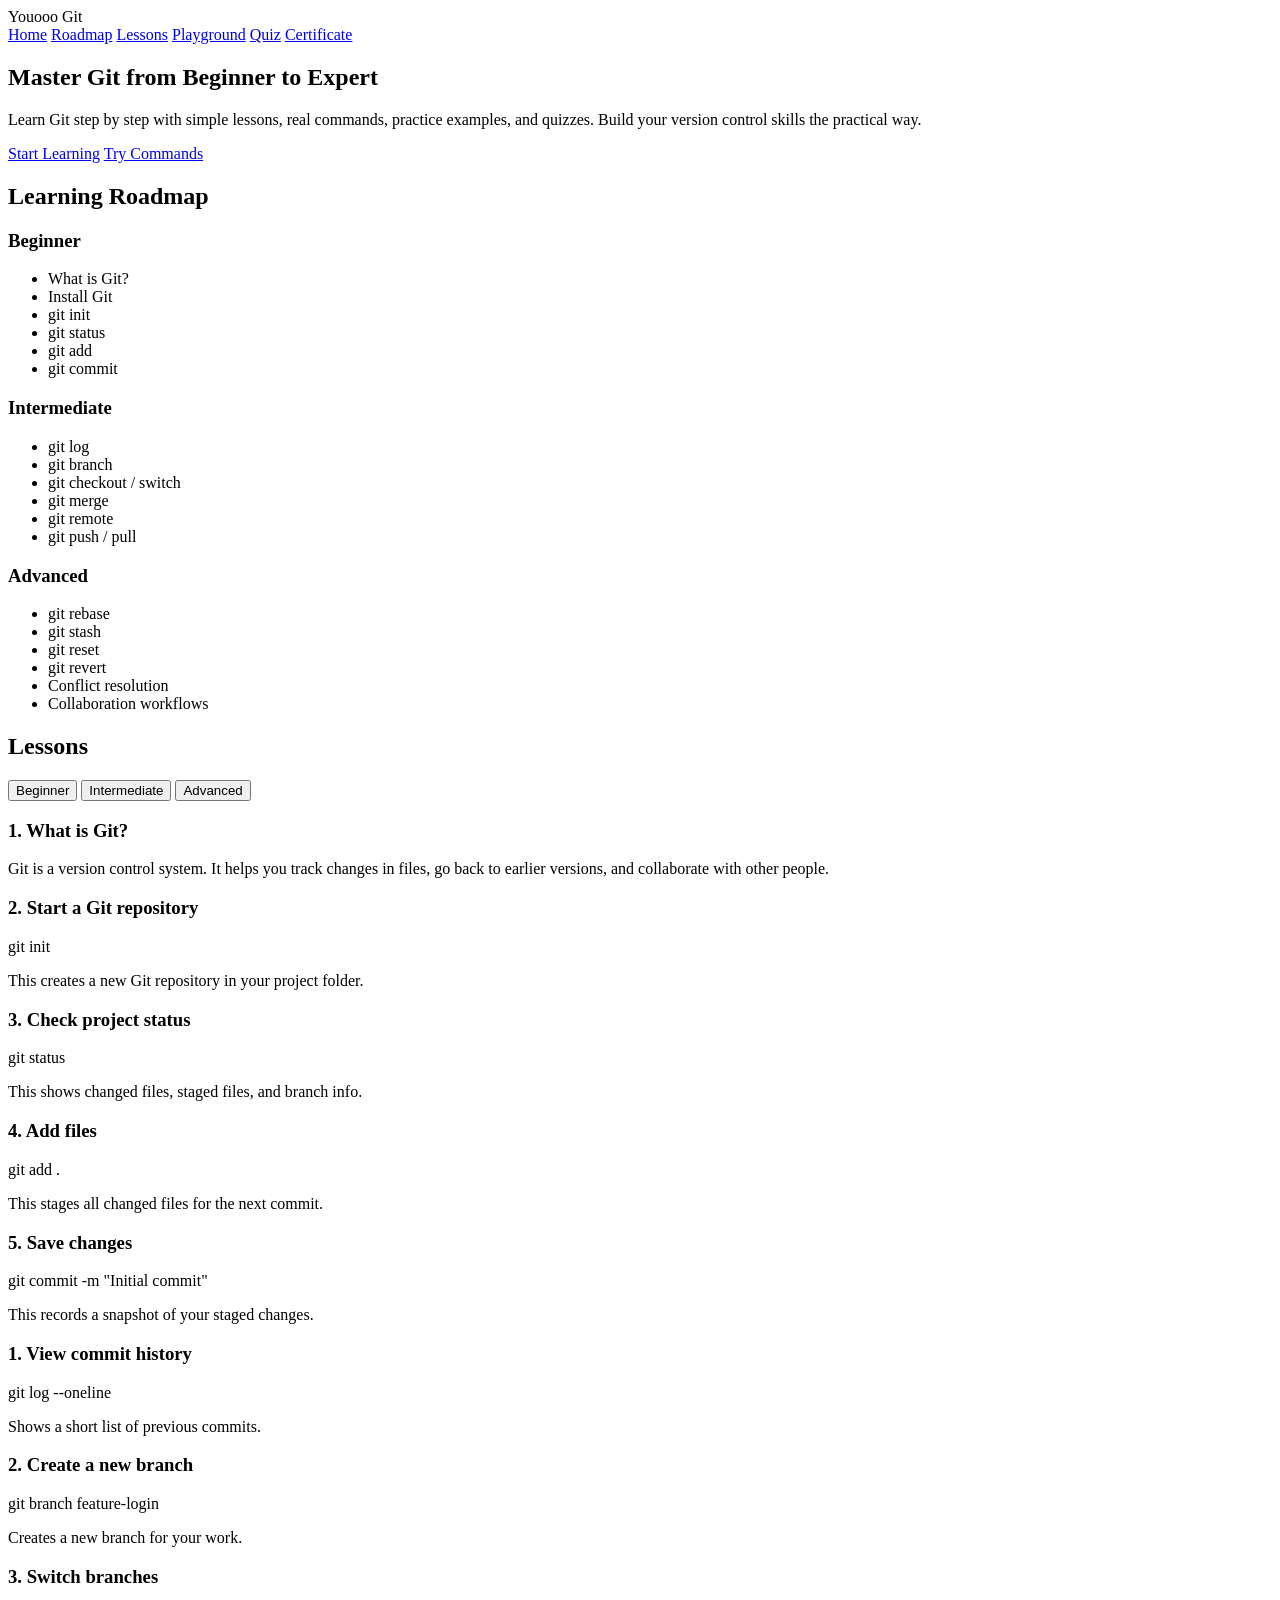
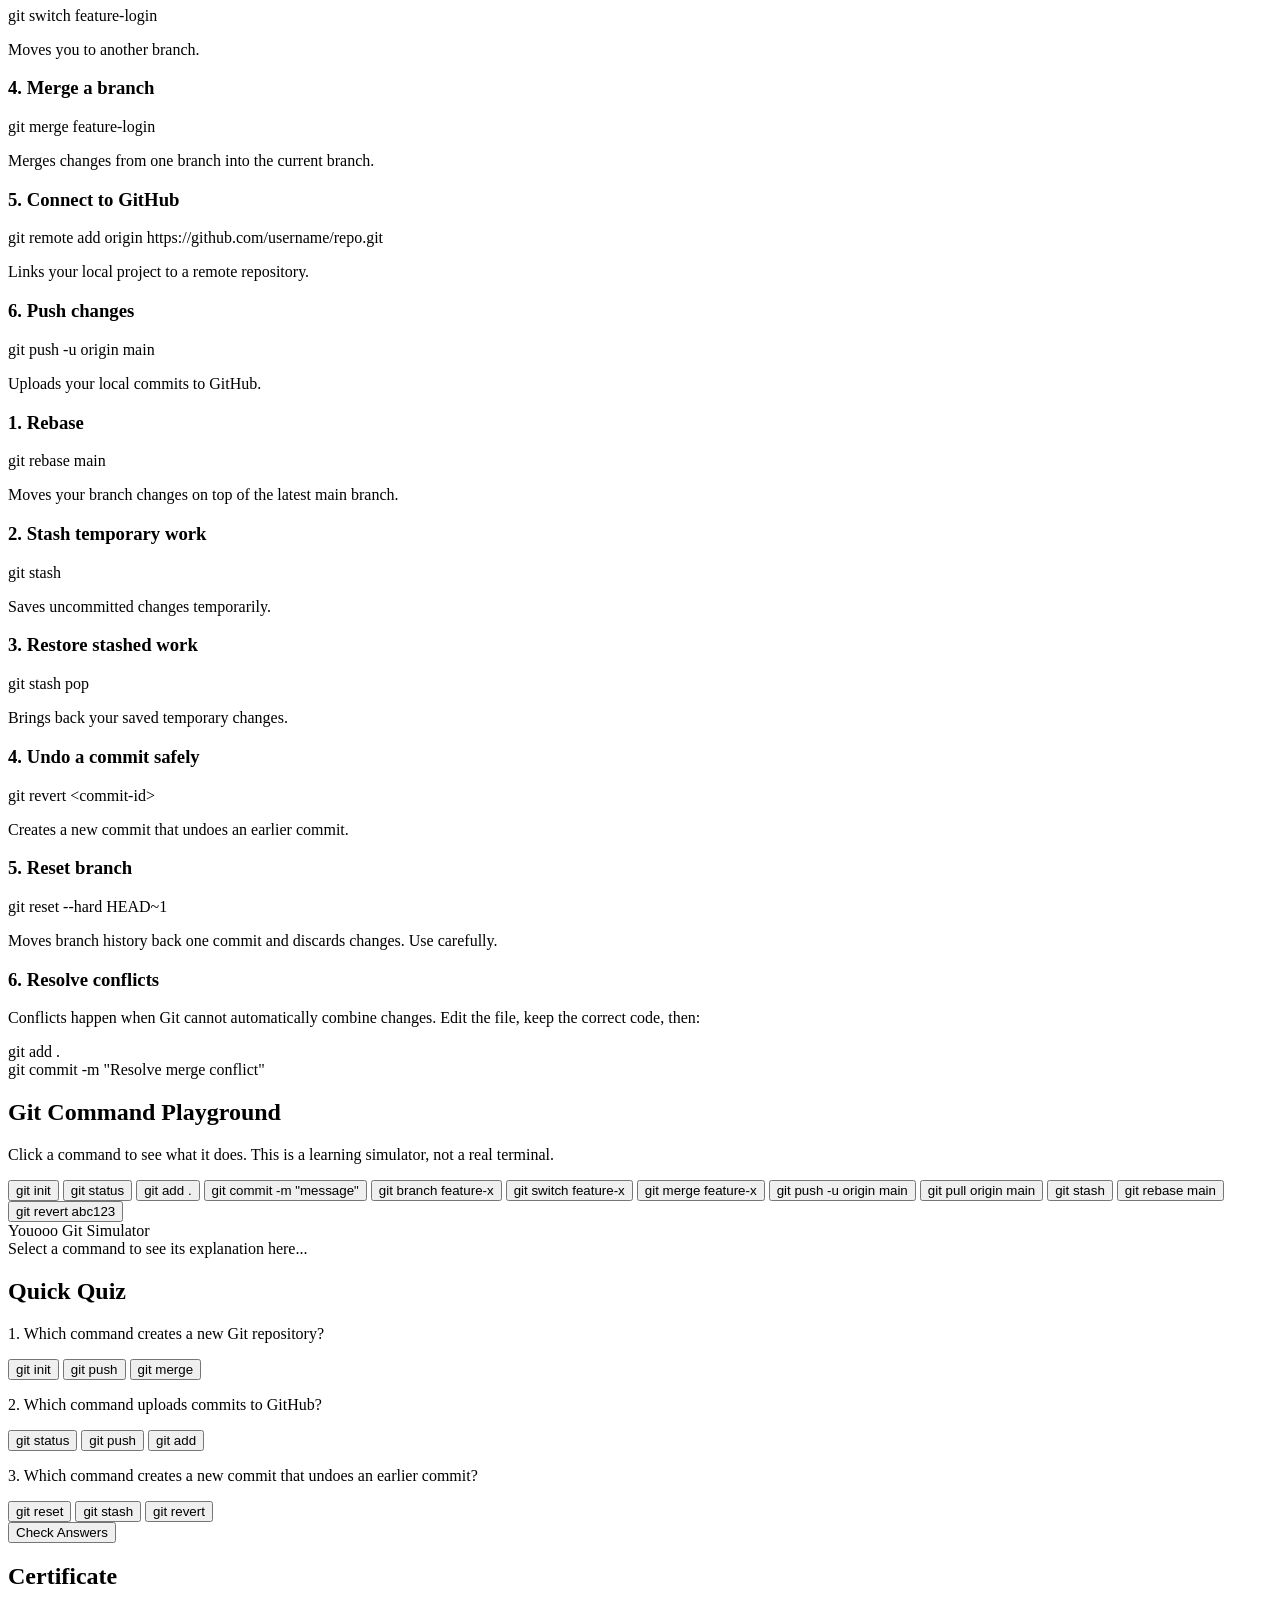
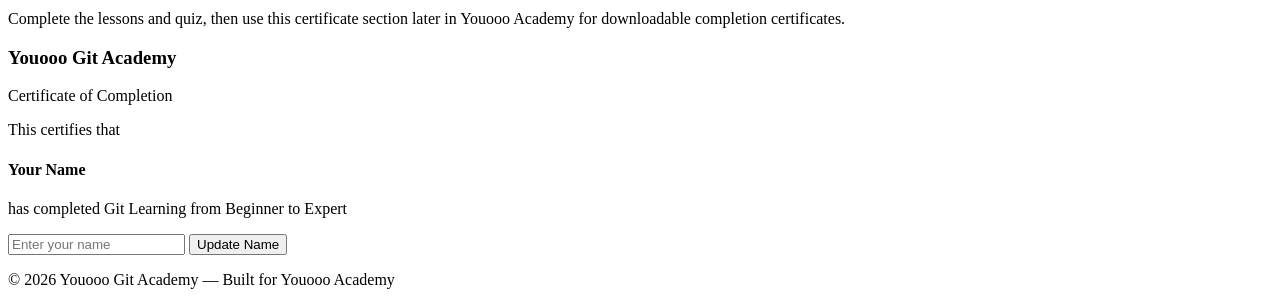
==== index.html @ 7b33cbb1 "Add initial index.html for Youooo Git Academy" ====
<!DOCTYPE html>
<html lang="en">
<head>
  <meta charset="UTF-8" />
  <meta name="viewport" content="width=device-width, initial-scale=1.0" />
  <title>Youooo Git Academy</title>
  <link rel="stylesheet" href="style.css" />
</head>
<body>
  <header class="topbar">
    <div class="logo">Youooo Git</div>
    <nav class="nav">
      <a href="#home">Home</a>
      <a href="#roadmap">Roadmap</a>
      <a href="#lessons">Lessons</a>
      <a href="#playground">Playground</a>
      <a href="#quiz">Quiz</a>
      <a href="#certificate">Certificate</a>
    </nav>
  </header>

  <section id="home" class="hero">
    <div class="hero-content">
      <h1>Master Git from Beginner to Expert</h1>
      <p>
        Learn Git step by step with simple lessons, real commands, practice examples,
        and quizzes. Build your version control skills the practical way.
      </p>
      <div class="hero-buttons">
        <a href="#roadmap" class="btn primary">Start Learning</a>
        <a href="#playground" class="btn secondary">Try Commands</a>
      </div>
    </div>
  </section>

  <section id="roadmap" class="section">
    <h2>Learning Roadmap</h2>
    <div class="roadmap-grid">
      <div class="card">
        <h3>Beginner</h3>
        <ul>
          <li>What is Git?</li>
          <li>Install Git</li>
          <li>git init</li>
          <li>git status</li>
          <li>git add</li>
          <li>git commit</li>
        </ul>
      </div>
      <div class="card">
        <h3>Intermediate</h3>
        <ul>
          <li>git log</li>
          <li>git branch</li>
          <li>git checkout / switch</li>
          <li>git merge</li>
          <li>git remote</li>
          <li>git push / pull</li>
        </ul>
      </div>
      <div class="card">
        <h3>Advanced</h3>
        <ul>
          <li>git rebase</li>
          <li>git stash</li>
          <li>git reset</li>
          <li>git revert</li>
          <li>Conflict resolution</li>
          <li>Collaboration workflows</li>
        </ul>
      </div>
    </div>
  </section>

  <section id="lessons" class="section">
    <h2>Lessons</h2>

    <div class="tabs">
      <button class="tab-btn active" data-tab="beginner">Beginner</button>
      <button class="tab-btn" data-tab="intermediate">Intermediate</button>
      <button class="tab-btn" data-tab="advanced">Advanced</button>
    </div>

    <div class="tab-content active" id="beginner">
      <div class="lesson-card">
        <h3>1. What is Git?</h3>
        <p>
          Git is a version control system. It helps you track changes in files,
          go back to earlier versions, and collaborate with other people.
        </p>
      </div>

      <div class="lesson-card">
        <h3>2. Start a Git repository</h3>
        <div class="code-block">git init</div>
        <p>This creates a new Git repository in your project folder.</p>
      </div>

      <div class="lesson-card">
        <h3>3. Check project status</h3>
        <div class="code-block">git status</div>
        <p>This shows changed files, staged files, and branch info.</p>
      </div>

      <div class="lesson-card">
        <h3>4. Add files</h3>
        <div class="code-block">git add .</div>
        <p>This stages all changed files for the next commit.</p>
      </div>

      <div class="lesson-card">
        <h3>5. Save changes</h3>
        <div class="code-block">git commit -m "Initial commit"</div>
        <p>This records a snapshot of your staged changes.</p>
      </div>
    </div>

    <div class="tab-content" id="intermediate">
      <div class="lesson-card">
        <h3>1. View commit history</h3>
        <div class="code-block">git log --oneline</div>
        <p>Shows a short list of previous commits.</p>
      </div>

      <div class="lesson-card">
        <h3>2. Create a new branch</h3>
        <div class="code-block">git branch feature-login</div>
        <p>Creates a new branch for your work.</p>
      </div>

      <div class="lesson-card">
        <h3>3. Switch branches</h3>
        <div class="code-block">git switch feature-login</div>
        <p>Moves you to another branch.</p>
      </div>

      <div class="lesson-card">
        <h3>4. Merge a branch</h3>
        <div class="code-block">git merge feature-login</div>
        <p>Merges changes from one branch into the current branch.</p>
      </div>

      <div class="lesson-card">
        <h3>5. Connect to GitHub</h3>
        <div class="code-block">git remote add origin https://github.com/username/repo.git</div>
        <p>Links your local project to a remote repository.</p>
      </div>

      <div class="lesson-card">
        <h3>6. Push changes</h3>
        <div class="code-block">git push -u origin main</div>
        <p>Uploads your local commits to GitHub.</p>
      </div>
    </div>

    <div class="tab-content" id="advanced">
      <div class="lesson-card">
        <h3>1. Rebase</h3>
        <div class="code-block">git rebase main</div>
        <p>Moves your branch changes on top of the latest main branch.</p>
      </div>

      <div class="lesson-card">
        <h3>2. Stash temporary work</h3>
        <div class="code-block">git stash</div>
        <p>Saves uncommitted changes temporarily.</p>
      </div>

      <div class="lesson-card">
        <h3>3. Restore stashed work</h3>
        <div class="code-block">git stash pop</div>
        <p>Brings back your saved temporary changes.</p>
      </div>

      <div class="lesson-card">
        <h3>4. Undo a commit safely</h3>
        <div class="code-block">git revert &lt;commit-id&gt;</div>
        <p>Creates a new commit that undoes an earlier commit.</p>
      </div>

      <div class="lesson-card">
        <h3>5. Reset branch</h3>
        <div class="code-block">git reset --hard HEAD~1</div>
        <p>Moves branch history back one commit and discards changes. Use carefully.</p>
      </div>

      <div class="lesson-card">
        <h3>6. Resolve conflicts</h3>
        <p>
          Conflicts happen when Git cannot automatically combine changes.
          Edit the file, keep the correct code, then:
        </p>
        <div class="code-block">git add .<br>git commit -m "Resolve merge conflict"</div>
      </div>
    </div>
  </section>

  <section id="playground" class="section">
    <h2>Git Command Playground</h2>
    <p class="section-text">
      Click a command to see what it does. This is a learning simulator, not a real terminal.
    </p>

    <div class="playground-grid">
      <div class="commands-panel">
        <button class="command-btn" data-command="init">git init</button>
        <button class="command-btn" data-command="status">git status</button>
        <button class="command-btn" data-command="add">git add .</button>
        <button class="command-btn" data-command="commit">git commit -m "message"</button>
        <button class="command-btn" data-command="branch">git branch feature-x</button>
        <button class="command-btn" data-command="switch">git switch feature-x</button>
        <button class="command-btn" data-command="merge">git merge feature-x</button>
        <button class="command-btn" data-command="push">git push -u origin main</button>
        <button class="command-btn" data-command="pull">git pull origin main</button>
        <button class="command-btn" data-command="stash">git stash</button>
        <button class="command-btn" data-command="rebase">git rebase main</button>
        <button class="command-btn" data-command="revert">git revert abc123</button>
      </div>

      <div class="terminal-panel">
        <div class="terminal-header">Youooo Git Simulator</div>
        <div id="terminalOutput" class="terminal-output">
          Select a command to see its explanation here...
        </div>
      </div>
    </div>
  </section>

  <section id="quiz" class="section">
    <h2>Quick Quiz</h2>
    <div class="quiz-box">
      <div class="question">
        <p>1. Which command creates a new Git repository?</p>
        <button class="quiz-btn" data-correct="true">git init</button>
        <button class="quiz-btn">git push</button>
        <button class="quiz-btn">git merge</button>
      </div>

      <div class="question">
        <p>2. Which command uploads commits to GitHub?</p>
        <button class="quiz-btn">git status</button>
        <button class="quiz-btn" data-correct="true">git push</button>
        <button class="quiz-btn">git add</button>
      </div>

      <div class="question">
        <p>3. Which command creates a new commit that undoes an earlier commit?</p>
        <button class="quiz-btn">git reset</button>
        <button class="quiz-btn">git stash</button>
        <button class="quiz-btn" data-correct="true">git revert</button>
      </div>

      <div id="quizResult" class="quiz-result"></div>
      <button id="checkQuiz" class="btn primary">Check Answers</button>
    </div>
  </section>

  <section id="certificate" class="section">
    <h2>Certificate</h2>
    <div class="certificate-card">
      <p>
        Complete the lessons and quiz, then use this certificate section later in
        Youooo Academy for downloadable completion certificates.
      </p>
      <div class="certificate-preview">
        <h3>Youooo Git Academy</h3>
        <p>Certificate of Completion</p>
        <p>This certifies that</p>
        <h4 id="studentNamePreview">Your Name</h4>
        <p>has completed Git Learning from Beginner to Expert</p>
      </div>

      <div class="certificate-form">
        <input type="text" id="studentName" placeholder="Enter your name" />
        <button id="updateCertificate" class="btn secondary">Update Name</button>
      </div>
    </div>
  </section>

  <footer class="footer">
    <p>© 2026 Youooo Git Academy — Built for Youooo Academy</p>
  </footer>

  <script src="script.js"></script>
</body>
</html>
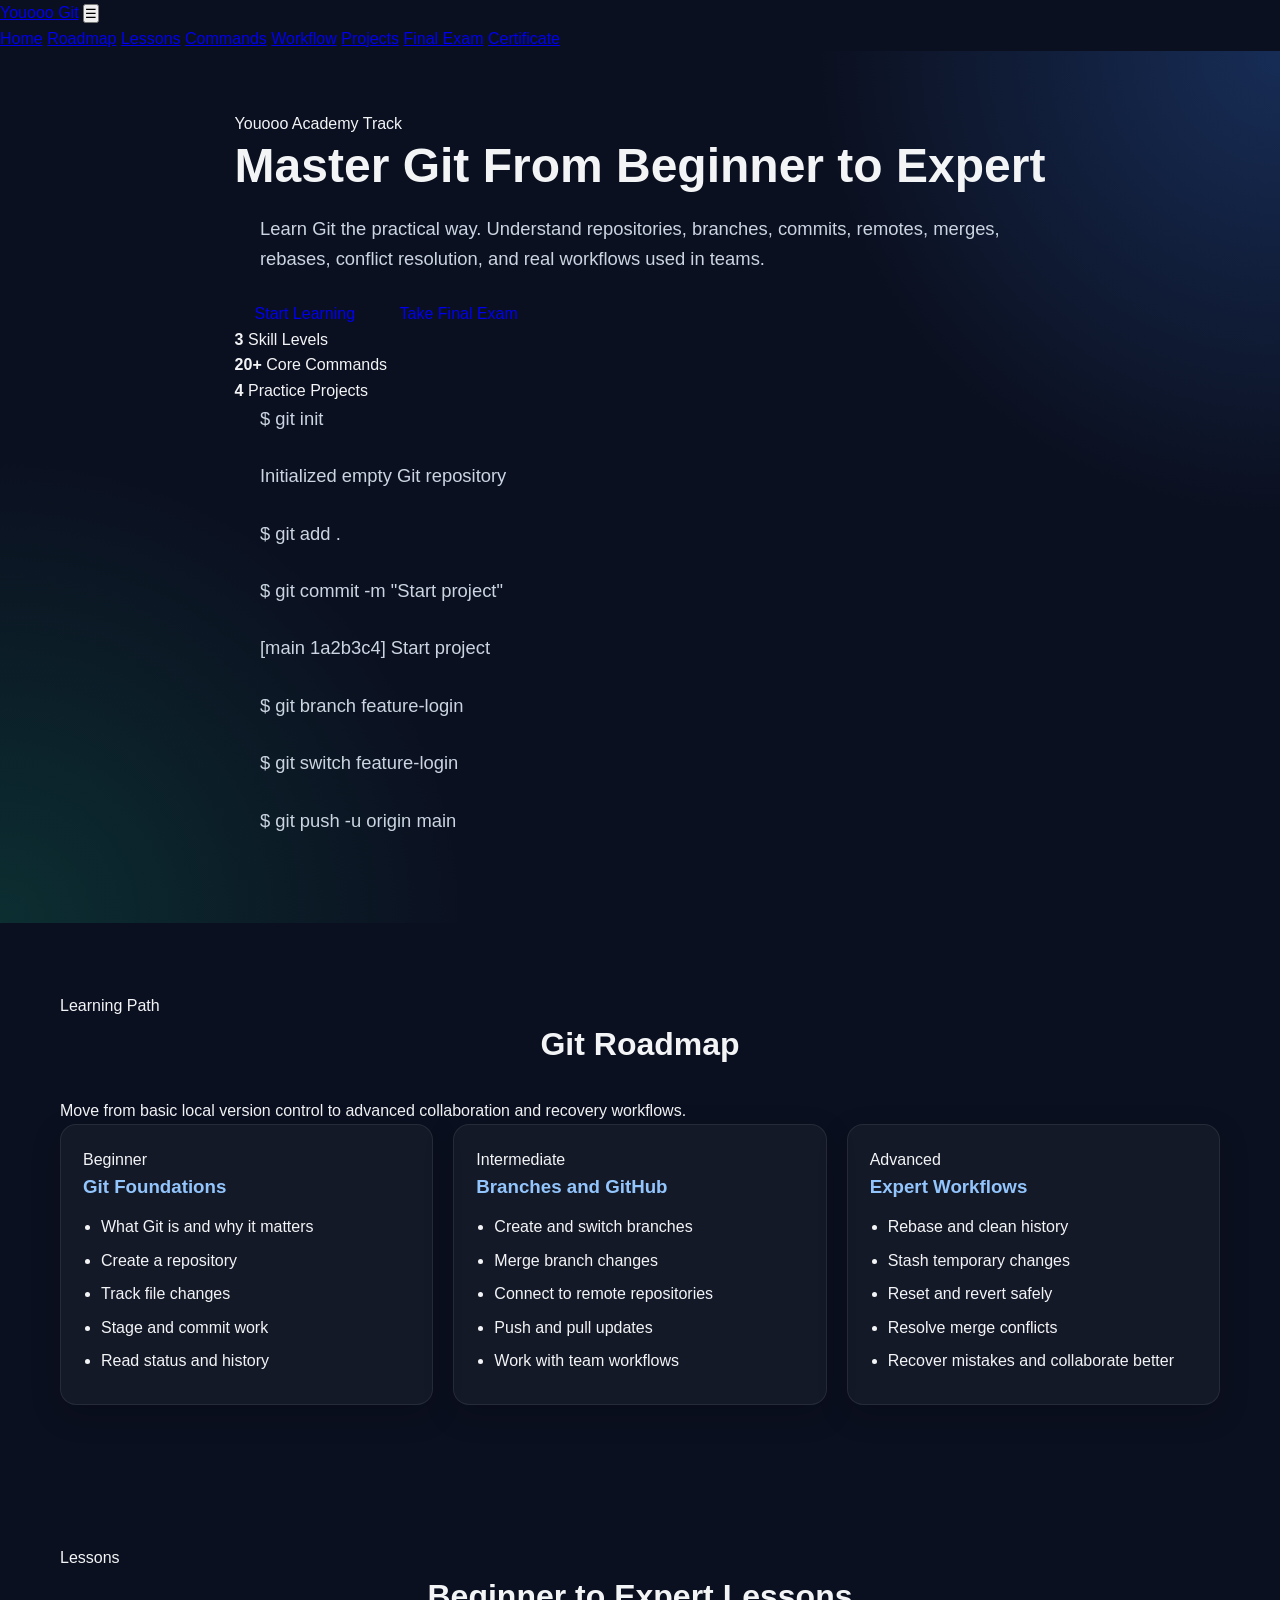
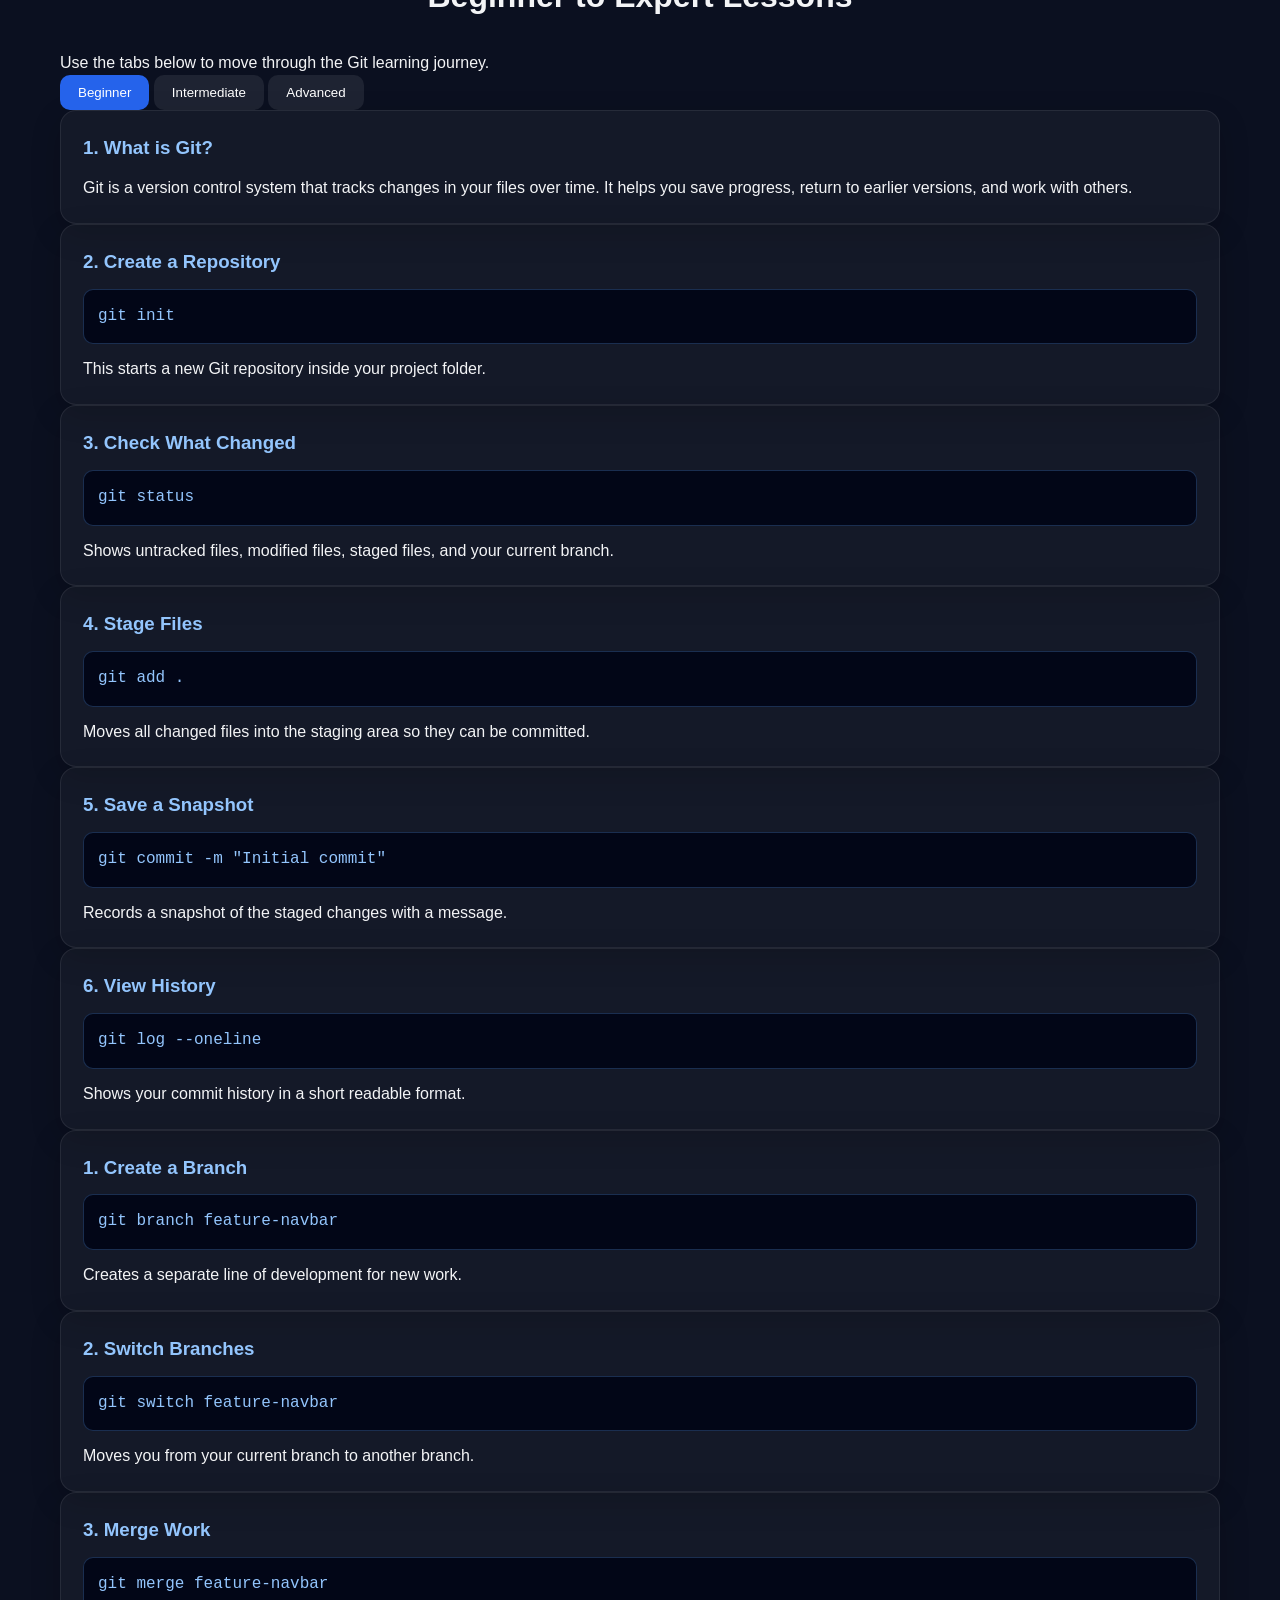
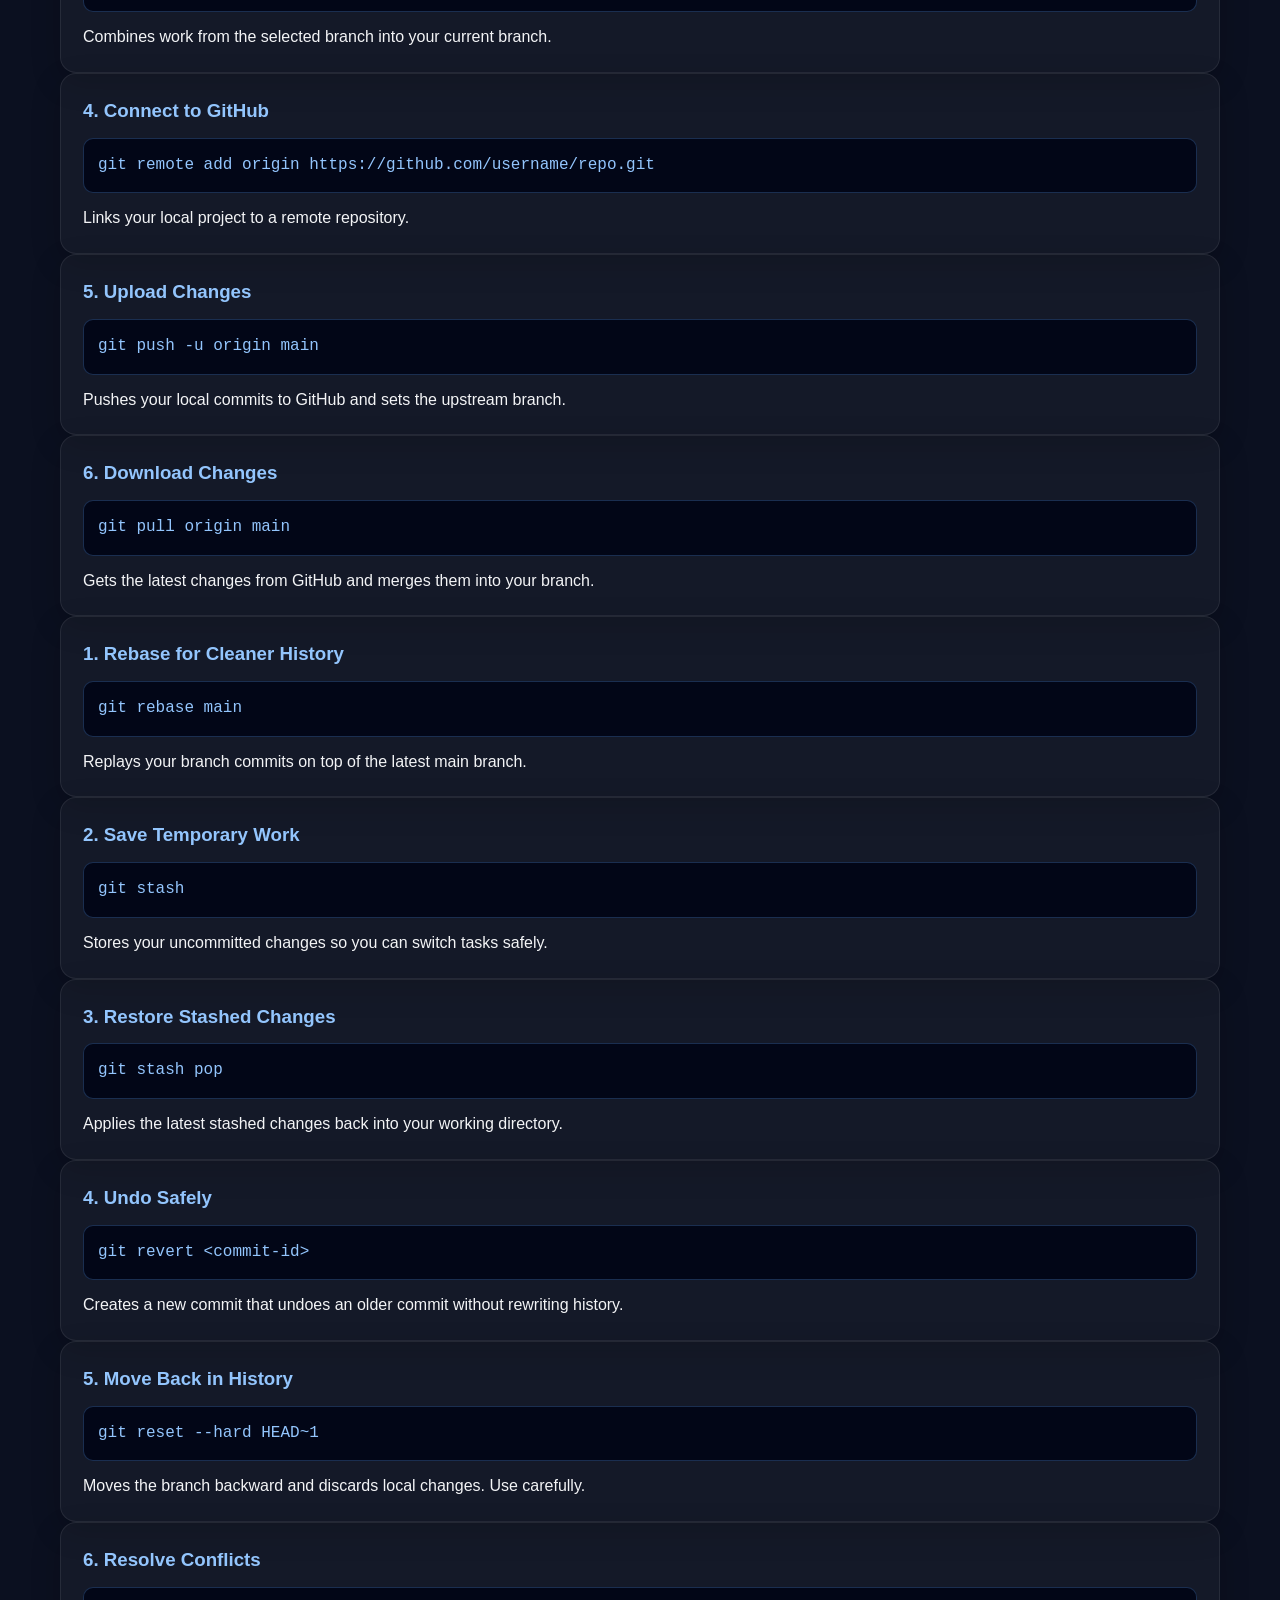
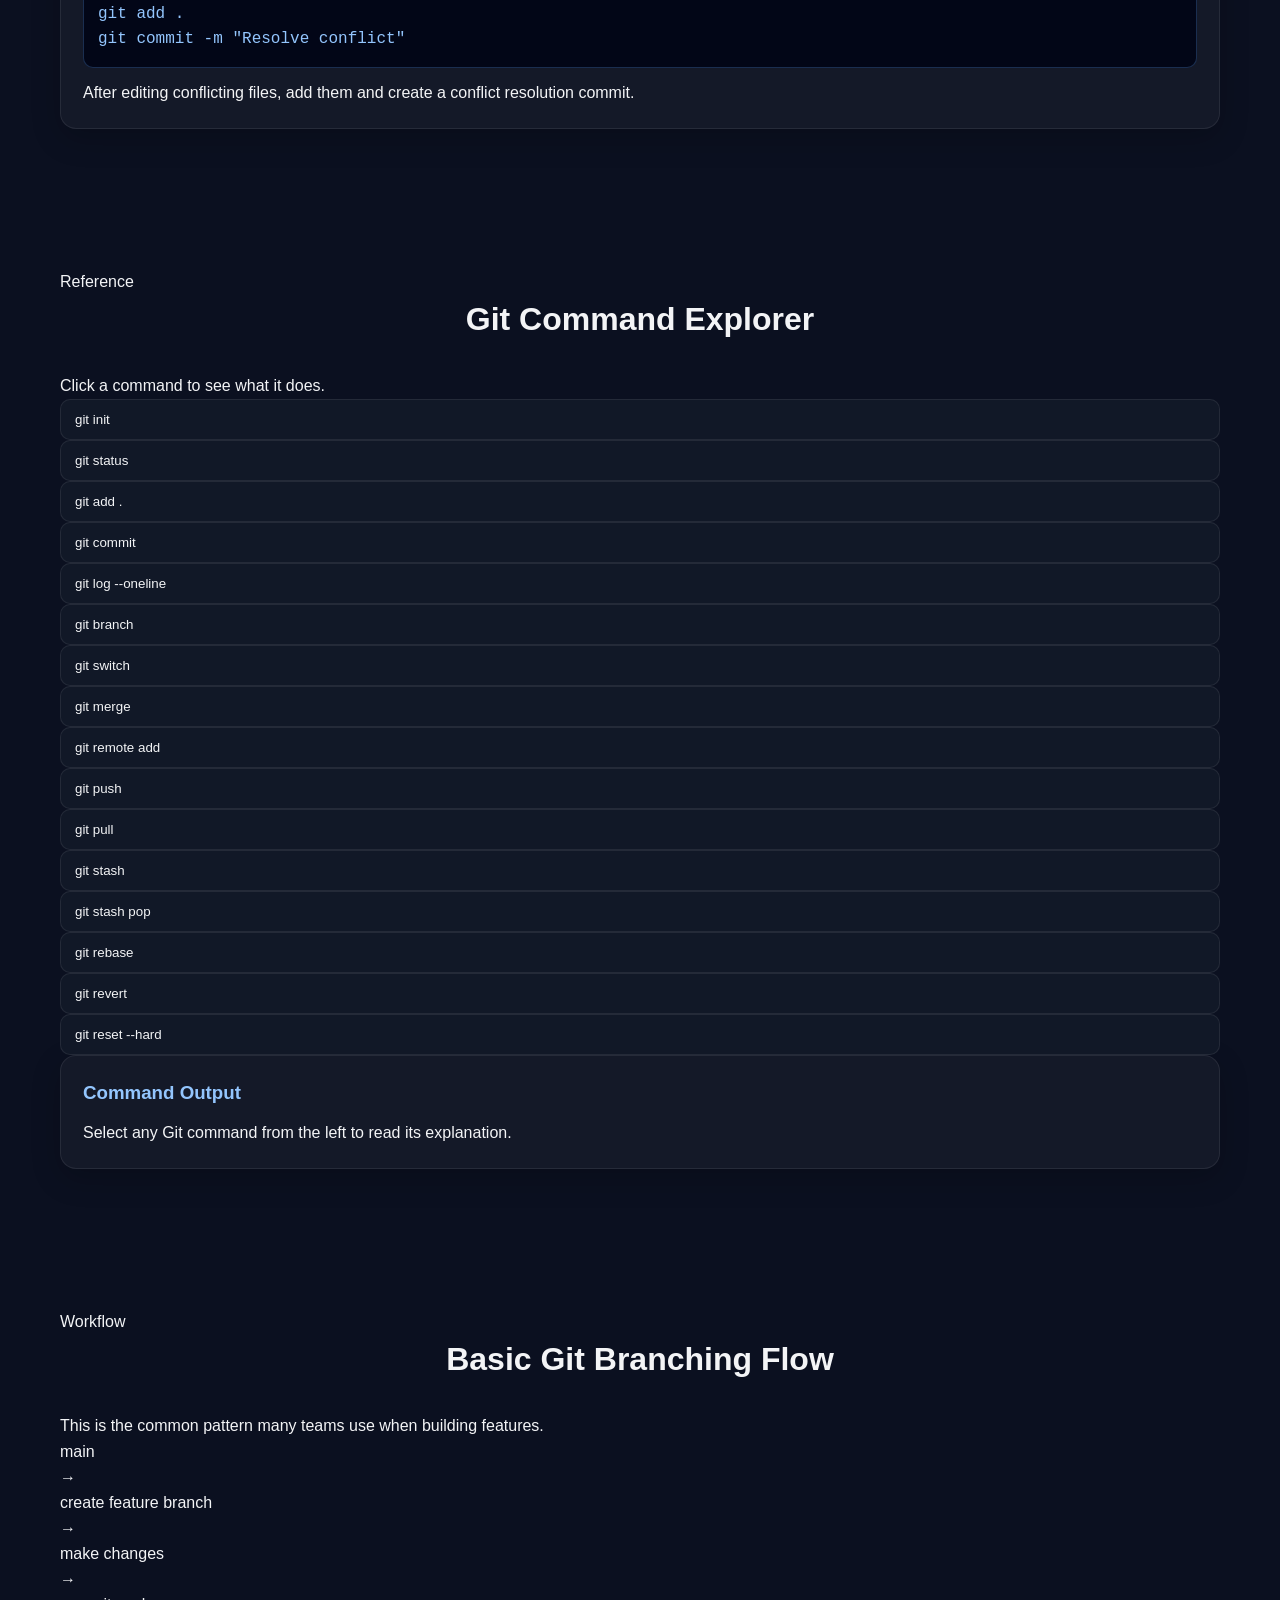
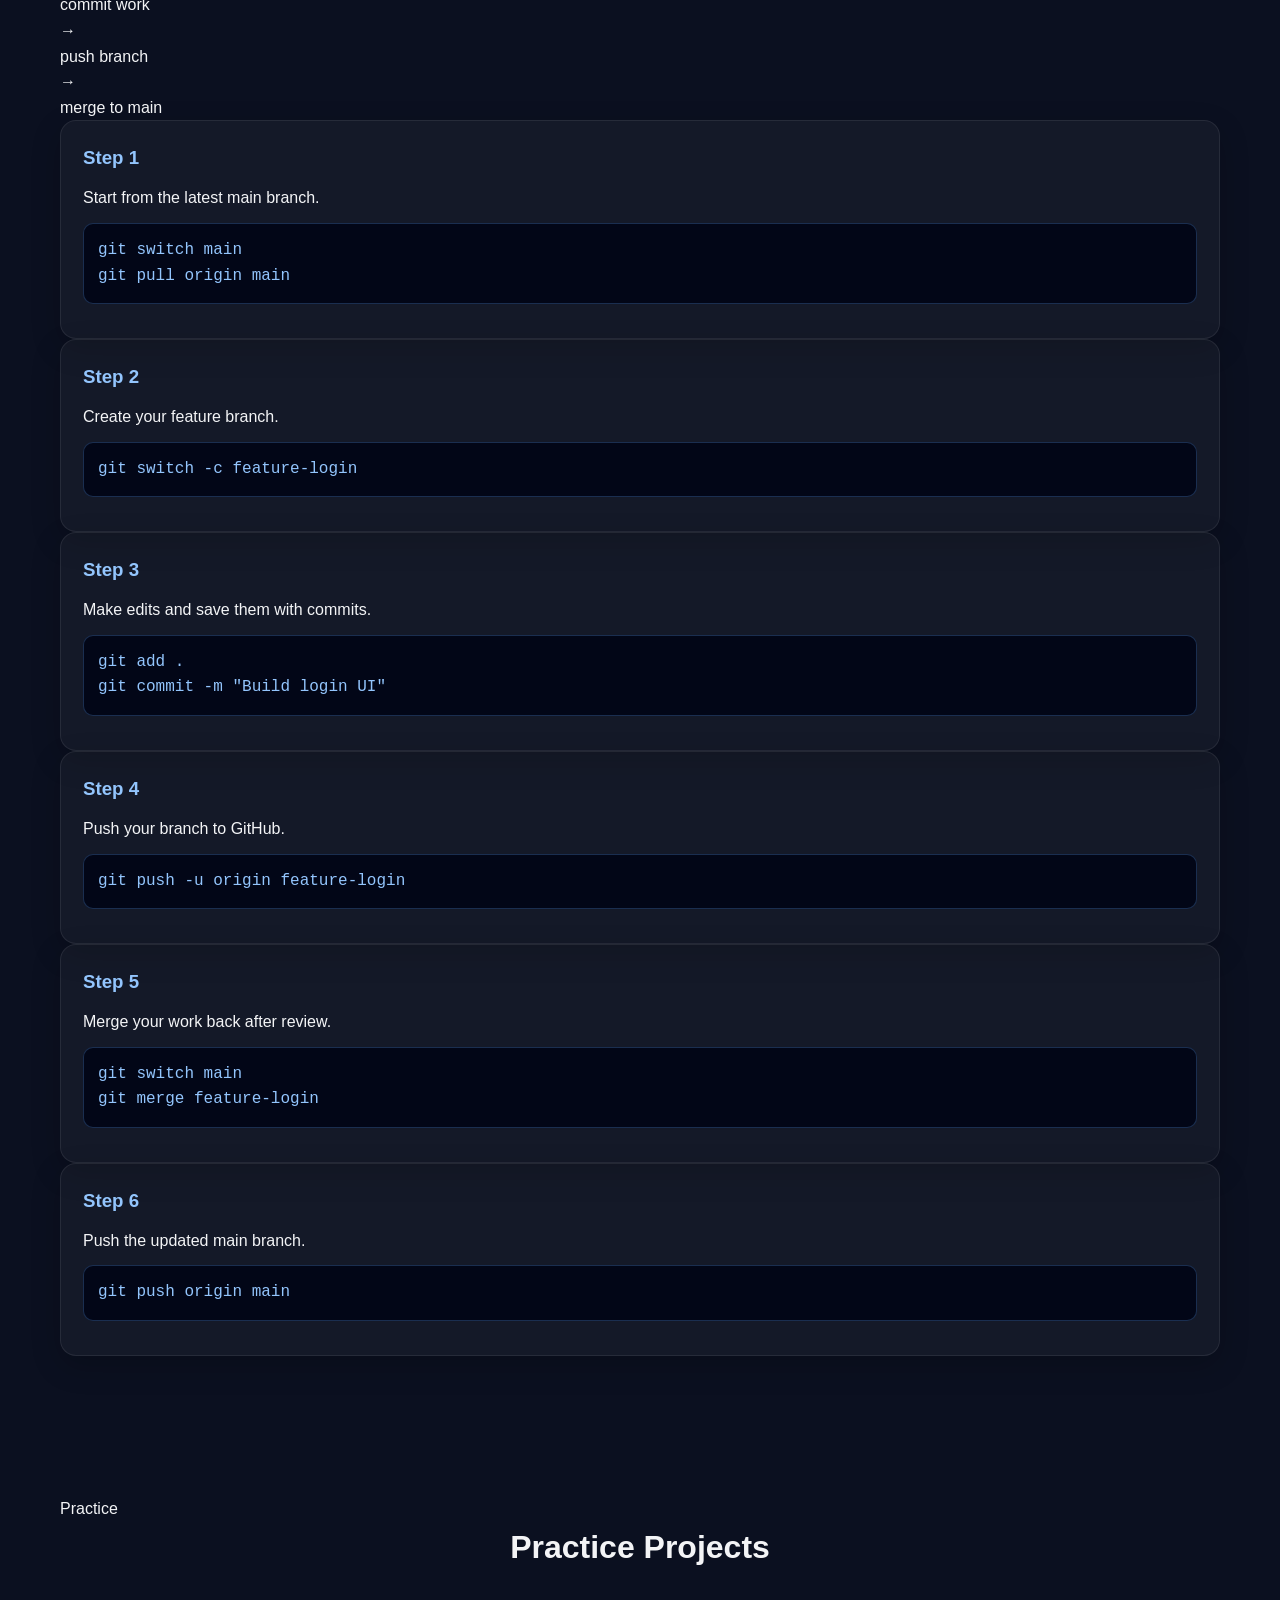
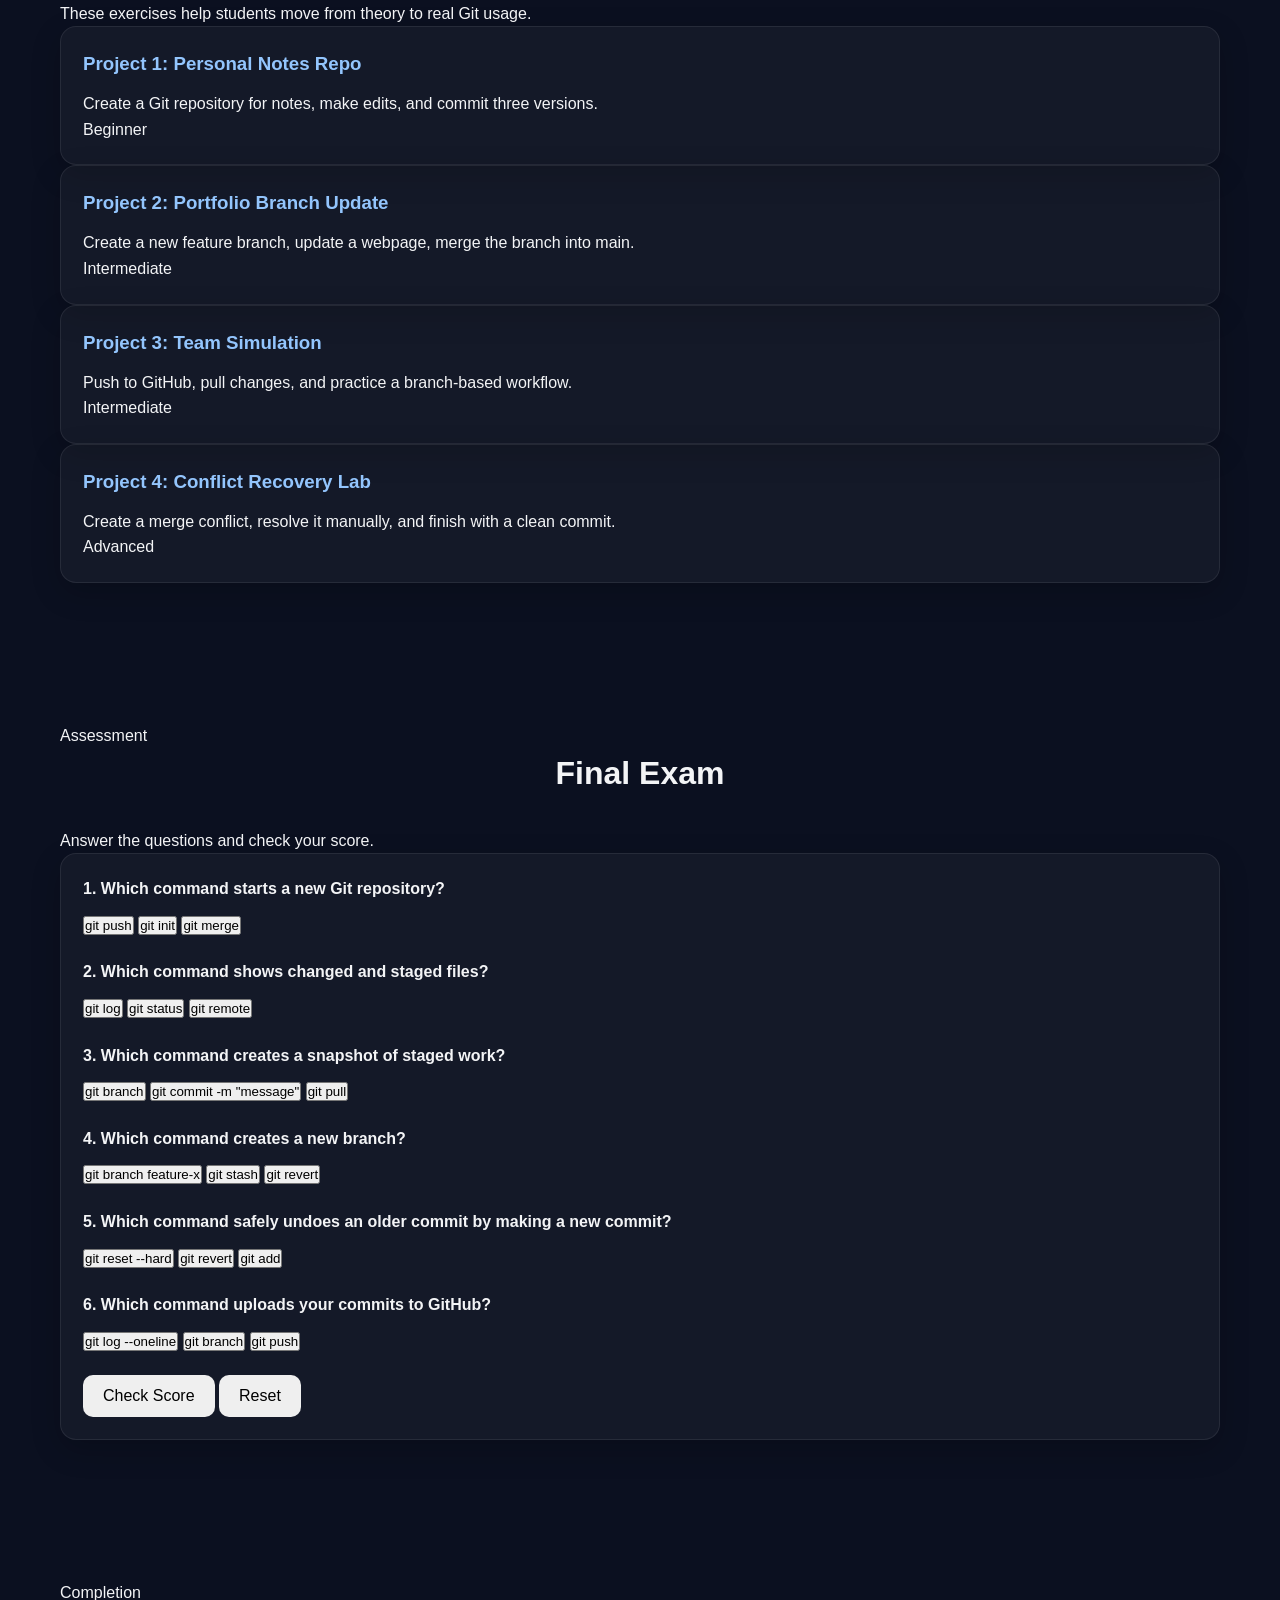
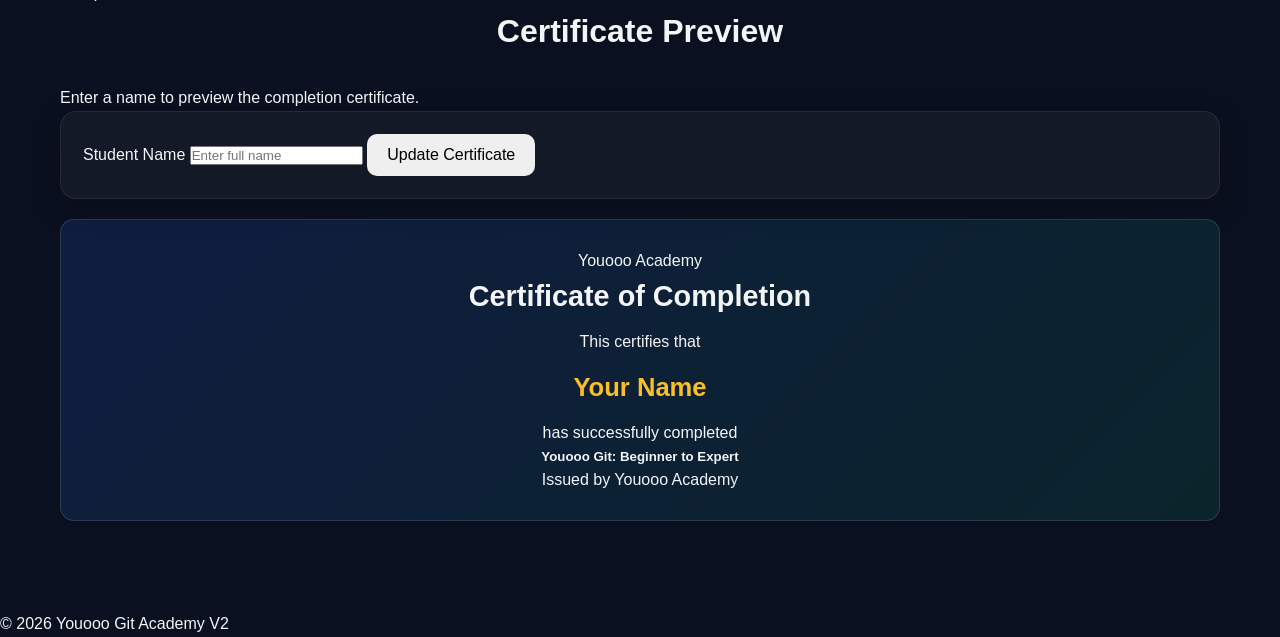
==== commit 5c1871ec: "Update index.html" ====
--- a/index.html
+++ b/index.html
@@ -3,282 +3,550 @@
 <head>
   <meta charset="UTF-8" />
   <meta name="viewport" content="width=device-width, initial-scale=1.0" />
-  <title>Youooo Git Academy</title>
+  <title>Youooo Git Academy V2</title>
+  <meta name="description" content="Learn Git from beginner to expert with Youooo Git Academy." />
   <link rel="stylesheet" href="style.css" />
 </head>
 <body>
-  <header class="topbar">
-    <div class="logo">Youooo Git</div>
-    <nav class="nav">
-      <a href="#home">Home</a>
-      <a href="#roadmap">Roadmap</a>
-      <a href="#lessons">Lessons</a>
-      <a href="#playground">Playground</a>
-      <a href="#quiz">Quiz</a>
-      <a href="#certificate">Certificate</a>
-    </nav>
+  <header class="site-header">
+    <div class="container header-wrap">
+      <a href="#home" class="brand">Youooo Git</a>
+
+      <button id="menuToggle" class="menu-toggle" aria-label="Open menu">
+        ☰
+      </button>
+
+      <nav id="mainNav" class="main-nav">
+        <a href="#home">Home</a>
+        <a href="#roadmap">Roadmap</a>
+        <a href="#lessons">Lessons</a>
+        <a href="#commands">Commands</a>
+        <a href="#workflow">Workflow</a>
+        <a href="#projects">Projects</a>
+        <a href="#exam">Final Exam</a>
+        <a href="#certificate">Certificate</a>
+      </nav>
+    </div>
   </header>
 
-  <section id="home" class="hero">
-    <div class="hero-content">
-      <h1>Master Git from Beginner to Expert</h1>
-      <p>
-        Learn Git step by step with simple lessons, real commands, practice examples,
-        and quizzes. Build your version control skills the practical way.
-      </p>
-      <div class="hero-buttons">
-        <a href="#roadmap" class="btn primary">Start Learning</a>
-        <a href="#playground" class="btn secondary">Try Commands</a>
-      </div>
+  <main>
+    <section id="home" class="hero">
+      <div class="container hero-grid">
+        <div class="hero-left">
+          <span class="eyebrow">Youooo Academy Track</span>
+          <h1>Master Git From Beginner to Expert</h1>
+          <p class="hero-text">
+            Learn Git the practical way. Understand repositories, branches, commits,
+            remotes, merges, rebases, conflict resolution, and real workflows used in teams.
+          </p>
+
+          <div class="hero-actions">
+            <a class="btn btn-primary" href="#roadmap">Start Learning</a>
+            <a class="btn btn-secondary" href="#exam">Take Final Exam</a>
+          </div>
+
+          <div class="hero-stats">
+            <div class="stat-card">
+              <strong>3</strong>
+              <span>Skill Levels</span>
+            </div>
+            <div class="stat-card">
+              <strong>20+</strong>
+              <span>Core Commands</span>
+            </div>
+            <div class="stat-card">
+              <strong>4</strong>
+              <span>Practice Projects</span>
+            </div>
+          </div>
+        </div>
+
+        <div class="hero-right">
+          <div class="terminal-card">
+            <div class="terminal-top">
+              <span></span><span></span><span></span>
+            </div>
+            <div class="terminal-body">
+              <p>$ git init</p>
+              <p>Initialized empty Git repository</p>
+              <p>$ git add .</p>
+              <p>$ git commit -m "Start project"</p>
+              <p>[main 1a2b3c4] Start project</p>
+              <p>$ git branch feature-login</p>
+              <p>$ git switch feature-login</p>
+              <p>$ git push -u origin main</p>
+            </div>
+          </div>
+        </div>
+      </div>
+    </section>
+
+    <section id="roadmap" class="section">
+      <div class="container">
+        <div class="section-heading">
+          <span class="eyebrow">Learning Path</span>
+          <h2>Git Roadmap</h2>
+          <p>
+            Move from basic local version control to advanced collaboration and recovery workflows.
+          </p>
+        </div>
+
+        <div class="roadmap-grid">
+          <article class="card roadmap-card">
+            <div class="level-badge beginner">Beginner</div>
+            <h3>Git Foundations</h3>
+            <ul>
+              <li>What Git is and why it matters</li>
+              <li>Create a repository</li>
+              <li>Track file changes</li>
+              <li>Stage and commit work</li>
+              <li>Read status and history</li>
+            </ul>
+          </article>
+
+          <article class="card roadmap-card">
+            <div class="level-badge intermediate">Intermediate</div>
+            <h3>Branches and GitHub</h3>
+            <ul>
+              <li>Create and switch branches</li>
+              <li>Merge branch changes</li>
+              <li>Connect to remote repositories</li>
+              <li>Push and pull updates</li>
+              <li>Work with team workflows</li>
+            </ul>
+          </article>
+
+          <article class="card roadmap-card">
+            <div class="level-badge advanced">Advanced</div>
+            <h3>Expert Workflows</h3>
+            <ul>
+              <li>Rebase and clean history</li>
+              <li>Stash temporary changes</li>
+              <li>Reset and revert safely</li>
+              <li>Resolve merge conflicts</li>
+              <li>Recover mistakes and collaborate better</li>
+            </ul>
+          </article>
+        </div>
+      </div>
+    </section>
+
+    <section id="lessons" class="section alt-bg">
+      <div class="container">
+        <div class="section-heading">
+          <span class="eyebrow">Lessons</span>
+          <h2>Beginner to Expert Lessons</h2>
+          <p>
+            Use the tabs below to move through the Git learning journey.
+          </p>
+        </div>
+
+        <div class="tab-buttons">
+          <button class="tab-btn active" data-tab="tab-beginner">Beginner</button>
+          <button class="tab-btn" data-tab="tab-intermediate">Intermediate</button>
+          <button class="tab-btn" data-tab="tab-advanced">Advanced</button>
+        </div>
+
+        <div id="tab-beginner" class="tab-panel active">
+          <div class="lesson-grid">
+            <article class="card lesson-card">
+              <h3>1. What is Git?</h3>
+              <p>
+                Git is a version control system that tracks changes in your files over time.
+                It helps you save progress, return to earlier versions, and work with others.
+              </p>
+            </article>
+
+            <article class="card lesson-card">
+              <h3>2. Create a Repository</h3>
+              <div class="code-block">git init</div>
+              <p>
+                This starts a new Git repository inside your project folder.
+              </p>
+            </article>
+
+            <article class="card lesson-card">
+              <h3>3. Check What Changed</h3>
+              <div class="code-block">git status</div>
+              <p>
+                Shows untracked files, modified files, staged files, and your current branch.
+              </p>
+            </article>
+
+            <article class="card lesson-card">
+              <h3>4. Stage Files</h3>
+              <div class="code-block">git add .</div>
+              <p>
+                Moves all changed files into the staging area so they can be committed.
+              </p>
+            </article>
+
+            <article class="card lesson-card">
+              <h3>5. Save a Snapshot</h3>
+              <div class="code-block">git commit -m "Initial commit"</div>
+              <p>
+                Records a snapshot of the staged changes with a message.
+              </p>
+            </article>
+
+            <article class="card lesson-card">
+              <h3>6. View History</h3>
+              <div class="code-block">git log --oneline</div>
+              <p>
+                Shows your commit history in a short readable format.
+              </p>
+            </article>
+          </div>
+        </div>
+
+        <div id="tab-intermediate" class="tab-panel">
+          <div class="lesson-grid">
+            <article class="card lesson-card">
+              <h3>1. Create a Branch</h3>
+              <div class="code-block">git branch feature-navbar</div>
+              <p>
+                Creates a separate line of development for new work.
+              </p>
+            </article>
+
+            <article class="card lesson-card">
+              <h3>2. Switch Branches</h3>
+              <div class="code-block">git switch feature-navbar</div>
+              <p>
+                Moves you from your current branch to another branch.
+              </p>
+            </article>
+
+            <article class="card lesson-card">
+              <h3>3. Merge Work</h3>
+              <div class="code-block">git merge feature-navbar</div>
+              <p>
+                Combines work from the selected branch into your current branch.
+              </p>
+            </article>
+
+            <article class="card lesson-card">
+              <h3>4. Connect to GitHub</h3>
+              <div class="code-block">git remote add origin https://github.com/username/repo.git</div>
+              <p>
+                Links your local project to a remote repository.
+              </p>
+            </article>
+
+            <article class="card lesson-card">
+              <h3>5. Upload Changes</h3>
+              <div class="code-block">git push -u origin main</div>
+              <p>
+                Pushes your local commits to GitHub and sets the upstream branch.
+              </p>
+            </article>
+
+            <article class="card lesson-card">
+              <h3>6. Download Changes</h3>
+              <div class="code-block">git pull origin main</div>
+              <p>
+                Gets the latest changes from GitHub and merges them into your branch.
+              </p>
+            </article>
+          </div>
+        </div>
+
+        <div id="tab-advanced" class="tab-panel">
+          <div class="lesson-grid">
+            <article class="card lesson-card">
+              <h3>1. Rebase for Cleaner History</h3>
+              <div class="code-block">git rebase main</div>
+              <p>
+                Replays your branch commits on top of the latest main branch.
+              </p>
+            </article>
+
+            <article class="card lesson-card">
+              <h3>2. Save Temporary Work</h3>
+              <div class="code-block">git stash</div>
+              <p>
+                Stores your uncommitted changes so you can switch tasks safely.
+              </p>
+            </article>
+
+            <article class="card lesson-card">
+              <h3>3. Restore Stashed Changes</h3>
+              <div class="code-block">git stash pop</div>
+              <p>
+                Applies the latest stashed changes back into your working directory.
+              </p>
+            </article>
+
+            <article class="card lesson-card">
+              <h3>4. Undo Safely</h3>
+              <div class="code-block">git revert &lt;commit-id&gt;</div>
+              <p>
+                Creates a new commit that undoes an older commit without rewriting history.
+              </p>
+            </article>
+
+            <article class="card lesson-card">
+              <h3>5. Move Back in History</h3>
+              <div class="code-block">git reset --hard HEAD~1</div>
+              <p>
+                Moves the branch backward and discards local changes. Use carefully.
+              </p>
+            </article>
+
+            <article class="card lesson-card">
+              <h3>6. Resolve Conflicts</h3>
+              <div class="code-block">git add .<br>git commit -m "Resolve conflict"</div>
+              <p>
+                After editing conflicting files, add them and create a conflict resolution commit.
+              </p>
+            </article>
+          </div>
+        </div>
+      </div>
+    </section>
+
+    <section id="commands" class="section">
+      <div class="container">
+        <div class="section-heading">
+          <span class="eyebrow">Reference</span>
+          <h2>Git Command Explorer</h2>
+          <p>
+            Click a command to see what it does.
+          </p>
+        </div>
+
+        <div class="command-layout">
+          <div class="command-list">
+            <button class="command-btn" data-command="git init">git init</button>
+            <button class="command-btn" data-command="git status">git status</button>
+            <button class="command-btn" data-command="git add .">git add .</button>
+            <button class="command-btn" data-command='git commit -m "message"'>git commit</button>
+            <button class="command-btn" data-command="git log --oneline">git log --oneline</button>
+            <button class="command-btn" data-command="git branch feature-x">git branch</button>
+            <button class="command-btn" data-command="git switch feature-x">git switch</button>
+            <button class="command-btn" data-command="git merge feature-x">git merge</button>
+            <button class="command-btn" data-command="git remote add origin URL">git remote add</button>
+            <button class="command-btn" data-command="git push -u origin main">git push</button>
+            <button class="command-btn" data-command="git pull origin main">git pull</button>
+            <button class="command-btn" data-command="git stash">git stash</button>
+            <button class="command-btn" data-command="git stash pop">git stash pop</button>
+            <button class="command-btn" data-command="git rebase main">git rebase</button>
+            <button class="command-btn" data-command="git revert abc123">git revert</button>
+            <button class="command-btn" data-command="git reset --hard HEAD~1">git reset --hard</button>
+          </div>
+
+          <div class="card command-output">
+            <h3>Command Output</h3>
+            <div id="commandDisplay" class="code-viewer">
+Select any Git command from the left to read its explanation.
+            </div>
+          </div>
+        </div>
+      </div>
+    </section>
+
+    <section id="workflow" class="section alt-bg">
+      <div class="container">
+        <div class="section-heading">
+          <span class="eyebrow">Workflow</span>
+          <h2>Basic Git Branching Flow</h2>
+          <p>
+            This is the common pattern many teams use when building features.
+          </p>
+        </div>
+
+        <div class="workflow-box">
+          <div class="flow-step">main</div>
+          <div class="flow-arrow">→</div>
+          <div class="flow-step">create feature branch</div>
+          <div class="flow-arrow">→</div>
+          <div class="flow-step">make changes</div>
+          <div class="flow-arrow">→</div>
+          <div class="flow-step">commit work</div>
+          <div class="flow-arrow">→</div>
+          <div class="flow-step">push branch</div>
+          <div class="flow-arrow">→</div>
+          <div class="flow-step">merge to main</div>
+        </div>
+
+        <div class="workflow-grid">
+          <article class="card">
+            <h3>Step 1</h3>
+            <p>Start from the latest main branch.</p>
+            <div class="code-block">git switch main<br>git pull origin main</div>
+          </article>
+
+          <article class="card">
+            <h3>Step 2</h3>
+            <p>Create your feature branch.</p>
+            <div class="code-block">git switch -c feature-login</div>
+          </article>
+
+          <article class="card">
+            <h3>Step 3</h3>
+            <p>Make edits and save them with commits.</p>
+            <div class="code-block">git add .<br>git commit -m "Build login UI"</div>
+          </article>
+
+          <article class="card">
+            <h3>Step 4</h3>
+            <p>Push your branch to GitHub.</p>
+            <div class="code-block">git push -u origin feature-login</div>
+          </article>
+
+          <article class="card">
+            <h3>Step 5</h3>
+            <p>Merge your work back after review.</p>
+            <div class="code-block">git switch main<br>git merge feature-login</div>
+          </article>
+
+          <article class="card">
+            <h3>Step 6</h3>
+            <p>Push the updated main branch.</p>
+            <div class="code-block">git push origin main</div>
+          </article>
+        </div>
+      </div>
+    </section>
+
+    <section id="projects" class="section">
+      <div class="container">
+        <div class="section-heading">
+          <span class="eyebrow">Practice</span>
+          <h2>Practice Projects</h2>
+          <p>
+            These exercises help students move from theory to real Git usage.
+          </p>
+        </div>
+
+        <div class="project-grid">
+          <article class="card project-card">
+            <h3>Project 1: Personal Notes Repo</h3>
+            <p>Create a Git repository for notes, make edits, and commit three versions.</p>
+            <span class="project-level beginner">Beginner</span>
+          </article>
+
+          <article class="card project-card">
+            <h3>Project 2: Portfolio Branch Update</h3>
+            <p>Create a new feature branch, update a webpage, merge the branch into main.</p>
+            <span class="project-level intermediate">Intermediate</span>
+          </article>
+
+          <article class="card project-card">
+            <h3>Project 3: Team Simulation</h3>
+            <p>Push to GitHub, pull changes, and practice a branch-based workflow.</p>
+            <span class="project-level intermediate">Intermediate</span>
+          </article>
+
+          <article class="card project-card">
+            <h3>Project 4: Conflict Recovery Lab</h3>
+            <p>Create a merge conflict, resolve it manually, and finish with a clean commit.</p>
+            <span class="project-level advanced">Advanced</span>
+          </article>
+        </div>
+      </div>
+    </section>
+
+    <section id="exam" class="section alt-bg">
+      <div class="container">
+        <div class="section-heading">
+          <span class="eyebrow">Assessment</span>
+          <h2>Final Exam</h2>
+          <p>
+            Answer the questions and check your score.
+          </p>
+        </div>
+
+        <div class="card exam-box">
+          <div class="question">
+            <p>1. Which command starts a new Git repository?</p>
+            <button class="answer-btn">git push</button>
+            <button class="answer-btn correct">git init</button>
+            <button class="answer-btn">git merge</button>
+          </div>
+
+          <div class="question">
+            <p>2. Which command shows changed and staged files?</p>
+            <button class="answer-btn">git log</button>
+            <button class="answer-btn correct">git status</button>
+            <button class="answer-btn">git remote</button>
+          </div>
+
+          <div class="question">
+            <p>3. Which command creates a snapshot of staged work?</p>
+            <button class="answer-btn">git branch</button>
+            <button class="answer-btn correct">git commit -m "message"</button>
+            <button class="answer-btn">git pull</button>
+          </div>
+
+          <div class="question">
+            <p>4. Which command creates a new branch?</p>
+            <button class="answer-btn correct">git branch feature-x</button>
+            <button class="answer-btn">git stash</button>
+            <button class="answer-btn">git revert</button>
+          </div>
+
+          <div class="question">
+            <p>5. Which command safely undoes an older commit by making a new commit?</p>
+            <button class="answer-btn">git reset --hard</button>
+            <button class="answer-btn correct">git revert</button>
+            <button class="answer-btn">git add</button>
+          </div>
+
+          <div class="question">
+            <p>6. Which command uploads your commits to GitHub?</p>
+            <button class="answer-btn">git log --oneline</button>
+            <button class="answer-btn">git branch</button>
+            <button class="answer-btn correct">git push</button>
+          </div>
+
+          <div class="exam-actions">
+            <button id="checkExam" class="btn btn-primary">Check Score</button>
+            <button id="resetExam" class="btn btn-secondary">Reset</button>
+          </div>
+
+          <div id="examResult" class="exam-result"></div>
+        </div>
+      </div>
+    </section>
+
+    <section id="certificate" class="section">
+      <div class="container">
+        <div class="section-heading">
+          <span class="eyebrow">Completion</span>
+          <h2>Certificate Preview</h2>
+          <p>
+            Enter a name to preview the completion certificate.
+          </p>
+        </div>
+
+        <div class="certificate-wrap">
+          <div class="card certificate-form-box">
+            <label for="studentName">Student Name</label>
+            <input type="text" id="studentName" placeholder="Enter full name" />
+            <button id="updateCertificate" class="btn btn-primary">Update Certificate</button>
+          </div>
+
+          <div class="certificate-preview">
+            <div class="certificate-inner">
+              <p class="cert-top">Youooo Academy</p>
+              <h3>Certificate of Completion</h3>
+              <p>This certifies that</p>
+              <h4 id="certificateName">Your Name</h4>
+              <p>has successfully completed</p>
+              <h5>Youooo Git: Beginner to Expert</h5>
+              <p class="cert-date">Issued by Youooo Academy</p>
+            </div>
+          </div>
+        </div>
+      </div>
+    </section>
+  </main>
+
+  <footer class="site-footer">
+    <div class="container">
+      <p>© 2026 Youooo Git Academy V2</p>
     </div>
-  </section>
-
-  <section id="roadmap" class="section">
-    <h2>Learning Roadmap</h2>
-    <div class="roadmap-grid">
-      <div class="card">
-        <h3>Beginner</h3>
-        <ul>
-          <li>What is Git?</li>
-          <li>Install Git</li>
-          <li>git init</li>
-          <li>git status</li>
-          <li>git add</li>
-          <li>git commit</li>
-        </ul>
-      </div>
-      <div class="card">
-        <h3>Intermediate</h3>
-        <ul>
-          <li>git log</li>
-          <li>git branch</li>
-          <li>git checkout / switch</li>
-          <li>git merge</li>
-          <li>git remote</li>
-          <li>git push / pull</li>
-        </ul>
-      </div>
-      <div class="card">
-        <h3>Advanced</h3>
-        <ul>
-          <li>git rebase</li>
-          <li>git stash</li>
-          <li>git reset</li>
-          <li>git revert</li>
-          <li>Conflict resolution</li>
-          <li>Collaboration workflows</li>
-        </ul>
-      </div>
-    </div>
-  </section>
-
-  <section id="lessons" class="section">
-    <h2>Lessons</h2>
-
-    <div class="tabs">
-      <button class="tab-btn active" data-tab="beginner">Beginner</button>
-      <button class="tab-btn" data-tab="intermediate">Intermediate</button>
-      <button class="tab-btn" data-tab="advanced">Advanced</button>
-    </div>
-
-    <div class="tab-content active" id="beginner">
-      <div class="lesson-card">
-        <h3>1. What is Git?</h3>
-        <p>
-          Git is a version control system. It helps you track changes in files,
-          go back to earlier versions, and collaborate with other people.
-        </p>
-      </div>
-
-      <div class="lesson-card">
-        <h3>2. Start a Git repository</h3>
-        <div class="code-block">git init</div>
-        <p>This creates a new Git repository in your project folder.</p>
-      </div>
-
-      <div class="lesson-card">
-        <h3>3. Check project status</h3>
-        <div class="code-block">git status</div>
-        <p>This shows changed files, staged files, and branch info.</p>
-      </div>
-
-      <div class="lesson-card">
-        <h3>4. Add files</h3>
-        <div class="code-block">git add .</div>
-        <p>This stages all changed files for the next commit.</p>
-      </div>
-
-      <div class="lesson-card">
-        <h3>5. Save changes</h3>
-        <div class="code-block">git commit -m "Initial commit"</div>
-        <p>This records a snapshot of your staged changes.</p>
-      </div>
-    </div>
-
-    <div class="tab-content" id="intermediate">
-      <div class="lesson-card">
-        <h3>1. View commit history</h3>
-        <div class="code-block">git log --oneline</div>
-        <p>Shows a short list of previous commits.</p>
-      </div>
-
-      <div class="lesson-card">
-        <h3>2. Create a new branch</h3>
-        <div class="code-block">git branch feature-login</div>
-        <p>Creates a new branch for your work.</p>
-      </div>
-
-      <div class="lesson-card">
-        <h3>3. Switch branches</h3>
-        <div class="code-block">git switch feature-login</div>
-        <p>Moves you to another branch.</p>
-      </div>
-
-      <div class="lesson-card">
-        <h3>4. Merge a branch</h3>
-        <div class="code-block">git merge feature-login</div>
-        <p>Merges changes from one branch into the current branch.</p>
-      </div>
-
-      <div class="lesson-card">
-        <h3>5. Connect to GitHub</h3>
-        <div class="code-block">git remote add origin https://github.com/username/repo.git</div>
-        <p>Links your local project to a remote repository.</p>
-      </div>
-
-      <div class="lesson-card">
-        <h3>6. Push changes</h3>
-        <div class="code-block">git push -u origin main</div>
-        <p>Uploads your local commits to GitHub.</p>
-      </div>
-    </div>
-
-    <div class="tab-content" id="advanced">
-      <div class="lesson-card">
-        <h3>1. Rebase</h3>
-        <div class="code-block">git rebase main</div>
-        <p>Moves your branch changes on top of the latest main branch.</p>
-      </div>
-
-      <div class="lesson-card">
-        <h3>2. Stash temporary work</h3>
-        <div class="code-block">git stash</div>
-        <p>Saves uncommitted changes temporarily.</p>
-      </div>
-
-      <div class="lesson-card">
-        <h3>3. Restore stashed work</h3>
-        <div class="code-block">git stash pop</div>
-        <p>Brings back your saved temporary changes.</p>
-      </div>
-
-      <div class="lesson-card">
-        <h3>4. Undo a commit safely</h3>
-        <div class="code-block">git revert &lt;commit-id&gt;</div>
-        <p>Creates a new commit that undoes an earlier commit.</p>
-      </div>
-
-      <div class="lesson-card">
-        <h3>5. Reset branch</h3>
-        <div class="code-block">git reset --hard HEAD~1</div>
-        <p>Moves branch history back one commit and discards changes. Use carefully.</p>
-      </div>
-
-      <div class="lesson-card">
-        <h3>6. Resolve conflicts</h3>
-        <p>
-          Conflicts happen when Git cannot automatically combine changes.
-          Edit the file, keep the correct code, then:
-        </p>
-        <div class="code-block">git add .<br>git commit -m "Resolve merge conflict"</div>
-      </div>
-    </div>
-  </section>
-
-  <section id="playground" class="section">
-    <h2>Git Command Playground</h2>
-    <p class="section-text">
-      Click a command to see what it does. This is a learning simulator, not a real terminal.
-    </p>
-
-    <div class="playground-grid">
-      <div class="commands-panel">
-        <button class="command-btn" data-command="init">git init</button>
-        <button class="command-btn" data-command="status">git status</button>
-        <button class="command-btn" data-command="add">git add .</button>
-        <button class="command-btn" data-command="commit">git commit -m "message"</button>
-        <button class="command-btn" data-command="branch">git branch feature-x</button>
-        <button class="command-btn" data-command="switch">git switch feature-x</button>
-        <button class="command-btn" data-command="merge">git merge feature-x</button>
-        <button class="command-btn" data-command="push">git push -u origin main</button>
-        <button class="command-btn" data-command="pull">git pull origin main</button>
-        <button class="command-btn" data-command="stash">git stash</button>
-        <button class="command-btn" data-command="rebase">git rebase main</button>
-        <button class="command-btn" data-command="revert">git revert abc123</button>
-      </div>
-
-      <div class="terminal-panel">
-        <div class="terminal-header">Youooo Git Simulator</div>
-        <div id="terminalOutput" class="terminal-output">
-          Select a command to see its explanation here...
-        </div>
-      </div>
-    </div>
-  </section>
-
-  <section id="quiz" class="section">
-    <h2>Quick Quiz</h2>
-    <div class="quiz-box">
-      <div class="question">
-        <p>1. Which command creates a new Git repository?</p>
-        <button class="quiz-btn" data-correct="true">git init</button>
-        <button class="quiz-btn">git push</button>
-        <button class="quiz-btn">git merge</button>
-      </div>
-
-      <div class="question">
-        <p>2. Which command uploads commits to GitHub?</p>
-        <button class="quiz-btn">git status</button>
-        <button class="quiz-btn" data-correct="true">git push</button>
-        <button class="quiz-btn">git add</button>
-      </div>
-
-      <div class="question">
-        <p>3. Which command creates a new commit that undoes an earlier commit?</p>
-        <button class="quiz-btn">git reset</button>
-        <button class="quiz-btn">git stash</button>
-        <button class="quiz-btn" data-correct="true">git revert</button>
-      </div>
-
-      <div id="quizResult" class="quiz-result"></div>
-      <button id="checkQuiz" class="btn primary">Check Answers</button>
-    </div>
-  </section>
-
-  <section id="certificate" class="section">
-    <h2>Certificate</h2>
-    <div class="certificate-card">
-      <p>
-        Complete the lessons and quiz, then use this certificate section later in
-        Youooo Academy for downloadable completion certificates.
-      </p>
-      <div class="certificate-preview">
-        <h3>Youooo Git Academy</h3>
-        <p>Certificate of Completion</p>
-        <p>This certifies that</p>
-        <h4 id="studentNamePreview">Your Name</h4>
-        <p>has completed Git Learning from Beginner to Expert</p>
-      </div>
-
-      <div class="certificate-form">
-        <input type="text" id="studentName" placeholder="Enter your name" />
-        <button id="updateCertificate" class="btn secondary">Update Name</button>
-      </div>
-    </div>
-  </section>
-
-  <footer class="footer">
-    <p>© 2026 Youooo Git Academy — Built for Youooo Academy</p>
   </footer>
 
   <script src="script.js"></script>
--- a/style.css
+++ b/style.css
@@ -0,0 +1,351 @@
+* {
+  box-sizing: border-box;
+  margin: 0;
+  padding: 0;
+}
+
+html {
+  scroll-behavior: smooth;
+}
+
+body {
+  font-family: Arial, sans-serif;
+  background: #0b1020;
+  color: #f3f4f6;
+  line-height: 1.6;
+}
+
+.topbar {
+  position: sticky;
+  top: 0;
+  z-index: 1000;
+  background: rgba(8, 12, 24, 0.95);
+  backdrop-filter: blur(10px);
+  border-bottom: 1px solid rgba(255,255,255,0.08);
+  display: flex;
+  justify-content: space-between;
+  align-items: center;
+  padding: 18px 28px;
+}
+
+.logo {
+  font-size: 1.4rem;
+  font-weight: bold;
+  color: #60a5fa;
+}
+
+.nav {
+  display: flex;
+  gap: 18px;
+  flex-wrap: wrap;
+}
+
+.nav a {
+  text-decoration: none;
+  color: #e5e7eb;
+  font-size: 0.95rem;
+}
+
+.nav a:hover {
+  color: #60a5fa;
+}
+
+.hero {
+  min-height: 85vh;
+  display: flex;
+  align-items: center;
+  justify-content: center;
+  padding: 60px 20px;
+  background:
+    radial-gradient(circle at top right, rgba(59,130,246,0.25), transparent 30%),
+    radial-gradient(circle at bottom left, rgba(16,185,129,0.18), transparent 30%),
+    #0b1020;
+}
+
+.hero-content {
+  max-width: 900px;
+  text-align: center;
+}
+
+.hero h1 {
+  font-size: 3rem;
+  margin-bottom: 20px;
+  line-height: 1.2;
+}
+
+.hero p {
+  font-size: 1.15rem;
+  color: #cbd5e1;
+  max-width: 760px;
+  margin: 0 auto 28px;
+}
+
+.hero-buttons {
+  display: flex;
+  justify-content: center;
+  gap: 14px;
+  flex-wrap: wrap;
+}
+
+.btn {
+  padding: 12px 20px;
+  border-radius: 10px;
+  text-decoration: none;
+  border: none;
+  cursor: pointer;
+  font-size: 1rem;
+  transition: 0.2s ease;
+}
+
+.btn.primary {
+  background: #2563eb;
+  color: white;
+}
+
+.btn.primary:hover {
+  background: #1d4ed8;
+}
+
+.btn.secondary {
+  background: transparent;
+  color: white;
+  border: 1px solid rgba(255,255,255,0.2);
+}
+
+.btn.secondary:hover {
+  background: rgba(255,255,255,0.08);
+}
+
+.section {
+  padding: 70px 20px;
+  max-width: 1200px;
+  margin: auto;
+}
+
+.section h2 {
+  text-align: center;
+  font-size: 2rem;
+  margin-bottom: 28px;
+}
+
+.section-text {
+  text-align: center;
+  color: #cbd5e1;
+  margin-bottom: 24px;
+}
+
+.roadmap-grid {
+  display: grid;
+  grid-template-columns: repeat(auto-fit, minmax(250px, 1fr));
+  gap: 20px;
+}
+
+.card,
+.lesson-card,
+.quiz-box,
+.certificate-card,
+.commands-panel,
+.terminal-panel {
+  background: rgba(255,255,255,0.04);
+  border: 1px solid rgba(255,255,255,0.08);
+  border-radius: 16px;
+  padding: 22px;
+  box-shadow: 0 10px 30px rgba(0,0,0,0.2);
+}
+
+.card h3,
+.lesson-card h3 {
+  margin-bottom: 12px;
+  color: #93c5fd;
+}
+
+.card ul {
+  padding-left: 18px;
+}
+
+.card li {
+  margin-bottom: 8px;
+}
+
+.tabs {
+  display: flex;
+  justify-content: center;
+  gap: 10px;
+  flex-wrap: wrap;
+  margin-bottom: 30px;
+}
+
+.tab-btn {
+  padding: 10px 18px;
+  border: none;
+  border-radius: 10px;
+  background: rgba(255,255,255,0.08);
+  color: white;
+  cursor: pointer;
+}
+
+.tab-btn.active {
+  background: #2563eb;
+}
+
+.tab-content {
+  display: none;
+}
+
+.tab-content.active {
+  display: grid;
+  grid-template-columns: 1fr;
+  gap: 18px;
+}
+
+.code-block {
+  background: #020617;
+  border: 1px solid rgba(96,165,250,0.25);
+  color: #93c5fd;
+  padding: 14px;
+  border-radius: 10px;
+  margin: 12px 0;
+  font-family: "Courier New", monospace;
+  overflow-x: auto;
+}
+
+.playground-grid {
+  display: grid;
+  grid-template-columns: 320px 1fr;
+  gap: 20px;
+  align-items: start;
+}
+
+.commands-panel {
+  display: grid;
+  gap: 12px;
+}
+
+.command-btn {
+  width: 100%;
+  text-align: left;
+  padding: 12px 14px;
+  border: 1px solid rgba(255,255,255,0.08);
+  background: #111827;
+  color: #f3f4f6;
+  border-radius: 10px;
+  cursor: pointer;
+}
+
+.command-btn:hover {
+  background: #1f2937;
+}
+
+.terminal-header {
+  font-weight: bold;
+  margin-bottom: 14px;
+  color: #60a5fa;
+}
+
+.terminal-output {
+  min-height: 280px;
+  background: #020617;
+  border-radius: 10px;
+  padding: 18px;
+  font-family: "Courier New", monospace;
+  color: #d1fae5;
+  white-space: pre-wrap;
+  border: 1px solid rgba(16,185,129,0.2);
+}
+
+.quiz-box {
+  max-width: 800px;
+  margin: auto;
+}
+
+.question {
+  margin-bottom: 22px;
+}
+
+.question p {
+  margin-bottom: 10px;
+  font-weight: bold;
+}
+
+.quiz-btn {
+  display: inline-block;
+  margin: 6px 8px 0 0;
+  padding: 10px 14px;
+  border: none;
+  border-radius: 10px;
+  cursor: pointer;
+  background: #1f2937;
+  color: white;
+}
+
+.quiz-btn.selected {
+  outline: 2px solid #60a5fa;
+}
+
+.quiz-result {
+  margin: 18px 0;
+  font-weight: bold;
+  color: #93c5fd;
+}
+
+.certificate-preview {
+  margin: 20px 0;
+  padding: 28px;
+  border-radius: 14px;
+  background: linear-gradient(135deg, rgba(37,99,235,0.16), rgba(16,185,129,0.12));
+  text-align: center;
+  border: 1px solid rgba(255,255,255,0.12);
+}
+
+.certificate-preview h3 {
+  font-size: 1.8rem;
+  margin-bottom: 10px;
+}
+
+.certificate-preview h4 {
+  font-size: 1.6rem;
+  margin: 12px 0;
+  color: #fbbf24;
+}
+
+.certificate-form {
+  display: flex;
+  gap: 12px;
+  flex-wrap: wrap;
+}
+
+.certificate-form input {
+  flex: 1;
+  min-width: 220px;
+  padding: 12px;
+  border-radius: 10px;
+  border: none;
+  outline: none;
+}
+
+.footer {
+  text-align: center;
+  padding: 28px 20px;
+  color: #94a3b8;
+  border-top: 1px solid rgba(255,255,255,0.08);
+  margin-top: 40px;
+}
+
+@media (max-width: 900px) {
+  .playground-grid {
+    grid-template-columns: 1fr;
+  }
+
+  .hero h1 {
+    font-size: 2.2rem;
+  }
+
+  .topbar {
+    flex-direction: column;
+    gap: 12px;
+  }
+
+  .nav {
+    justify-content: center;
+  }
+}
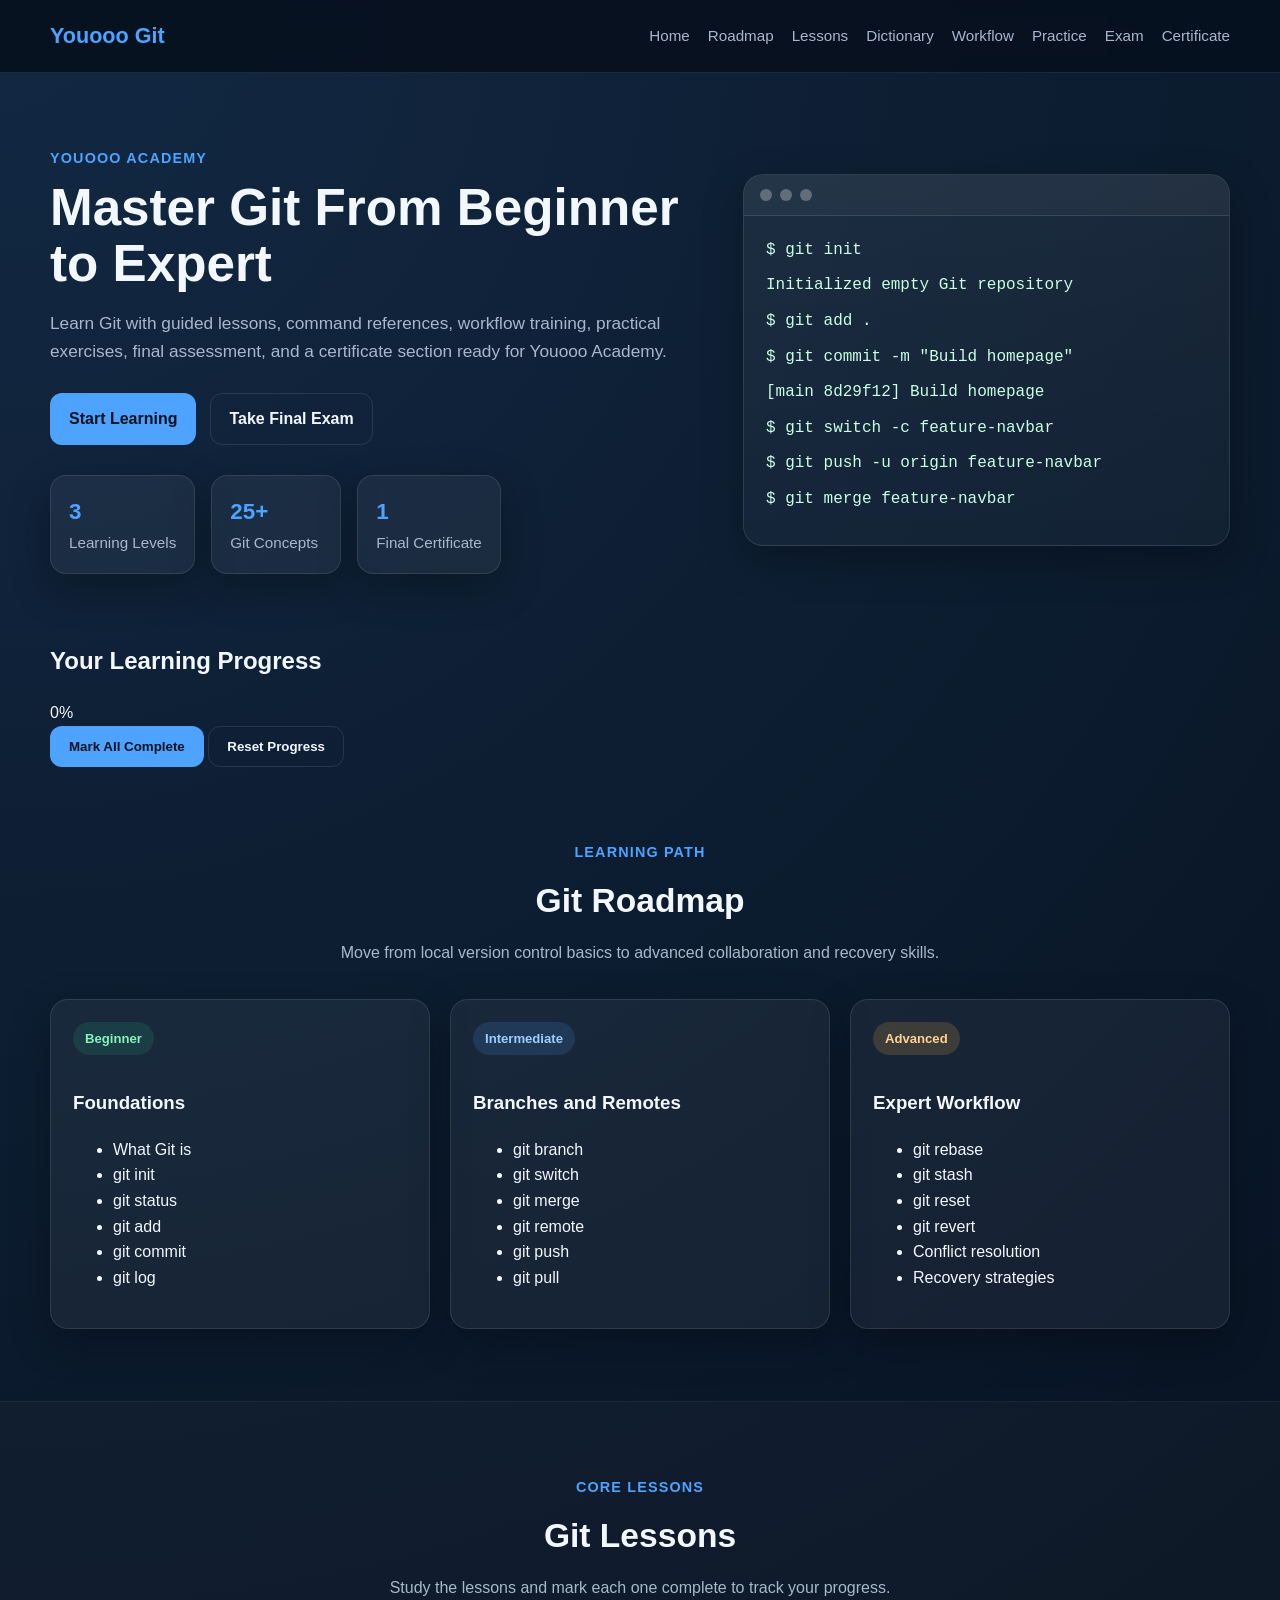
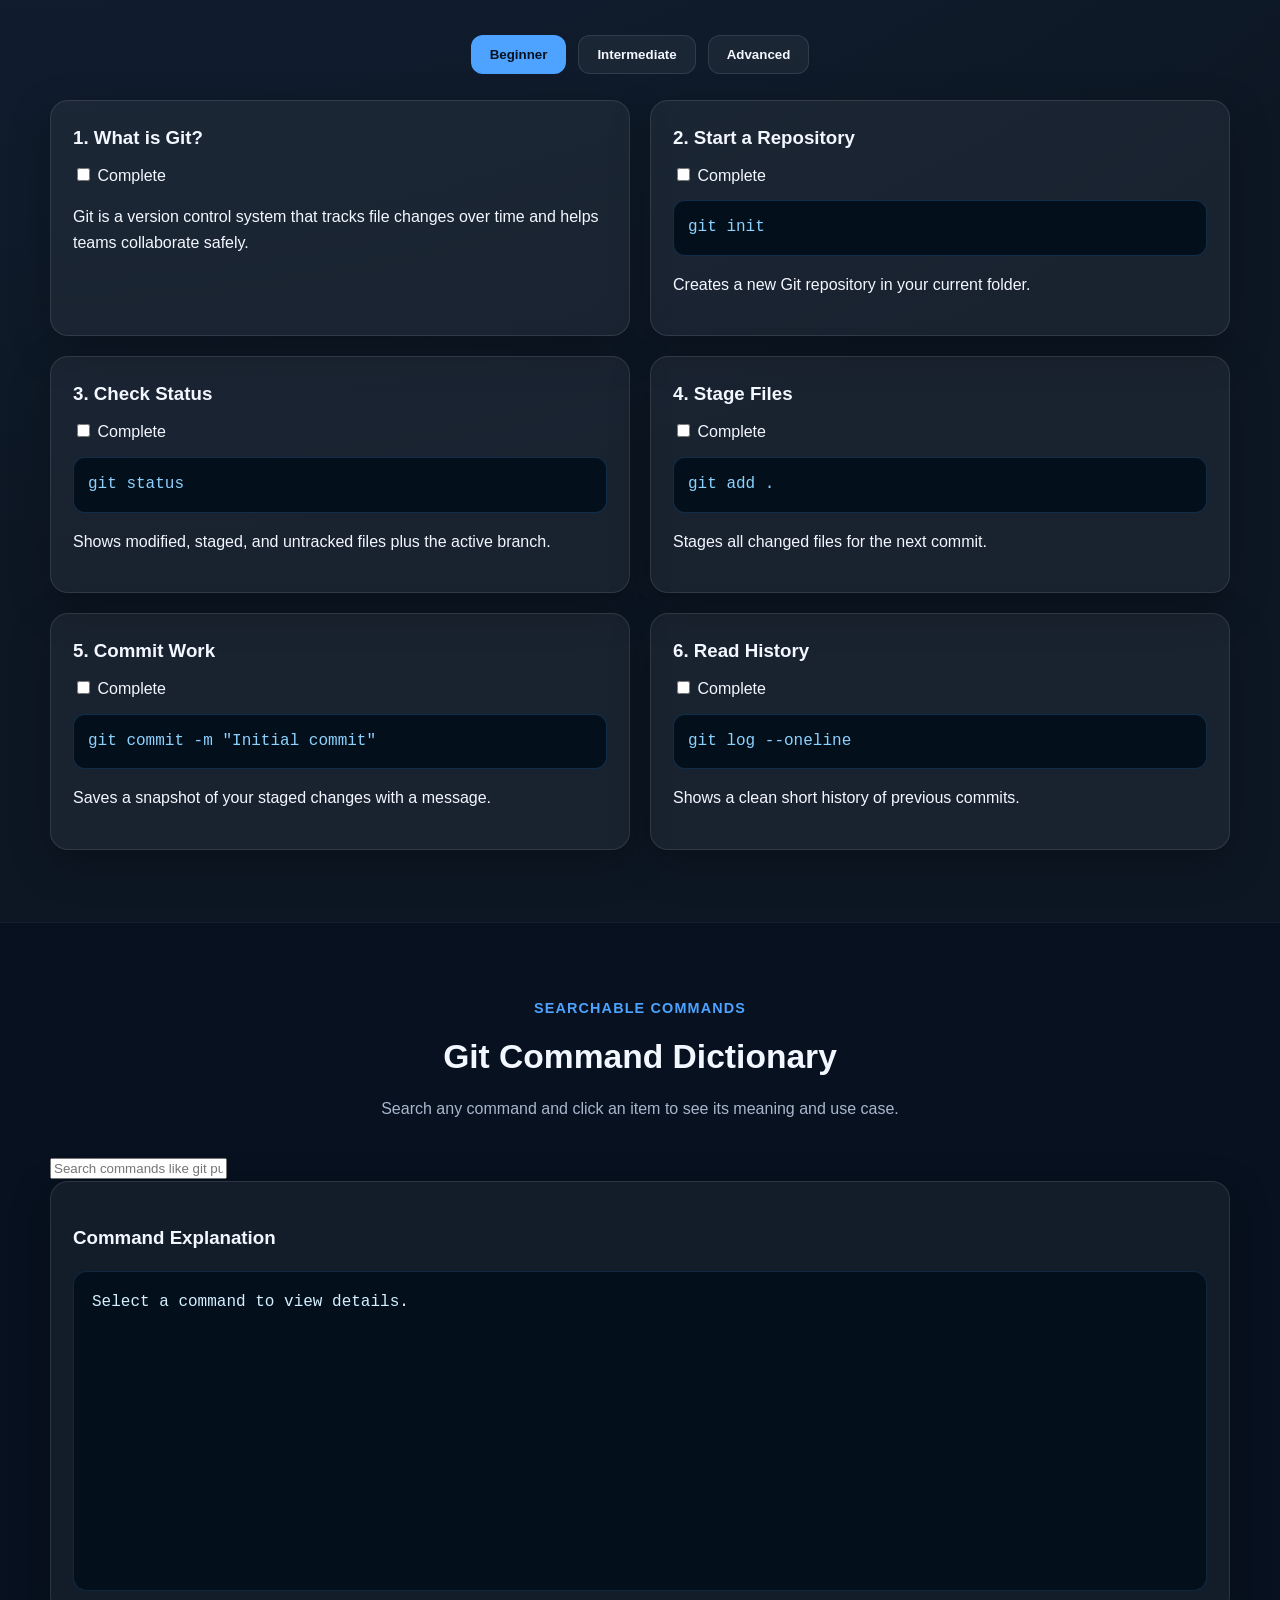
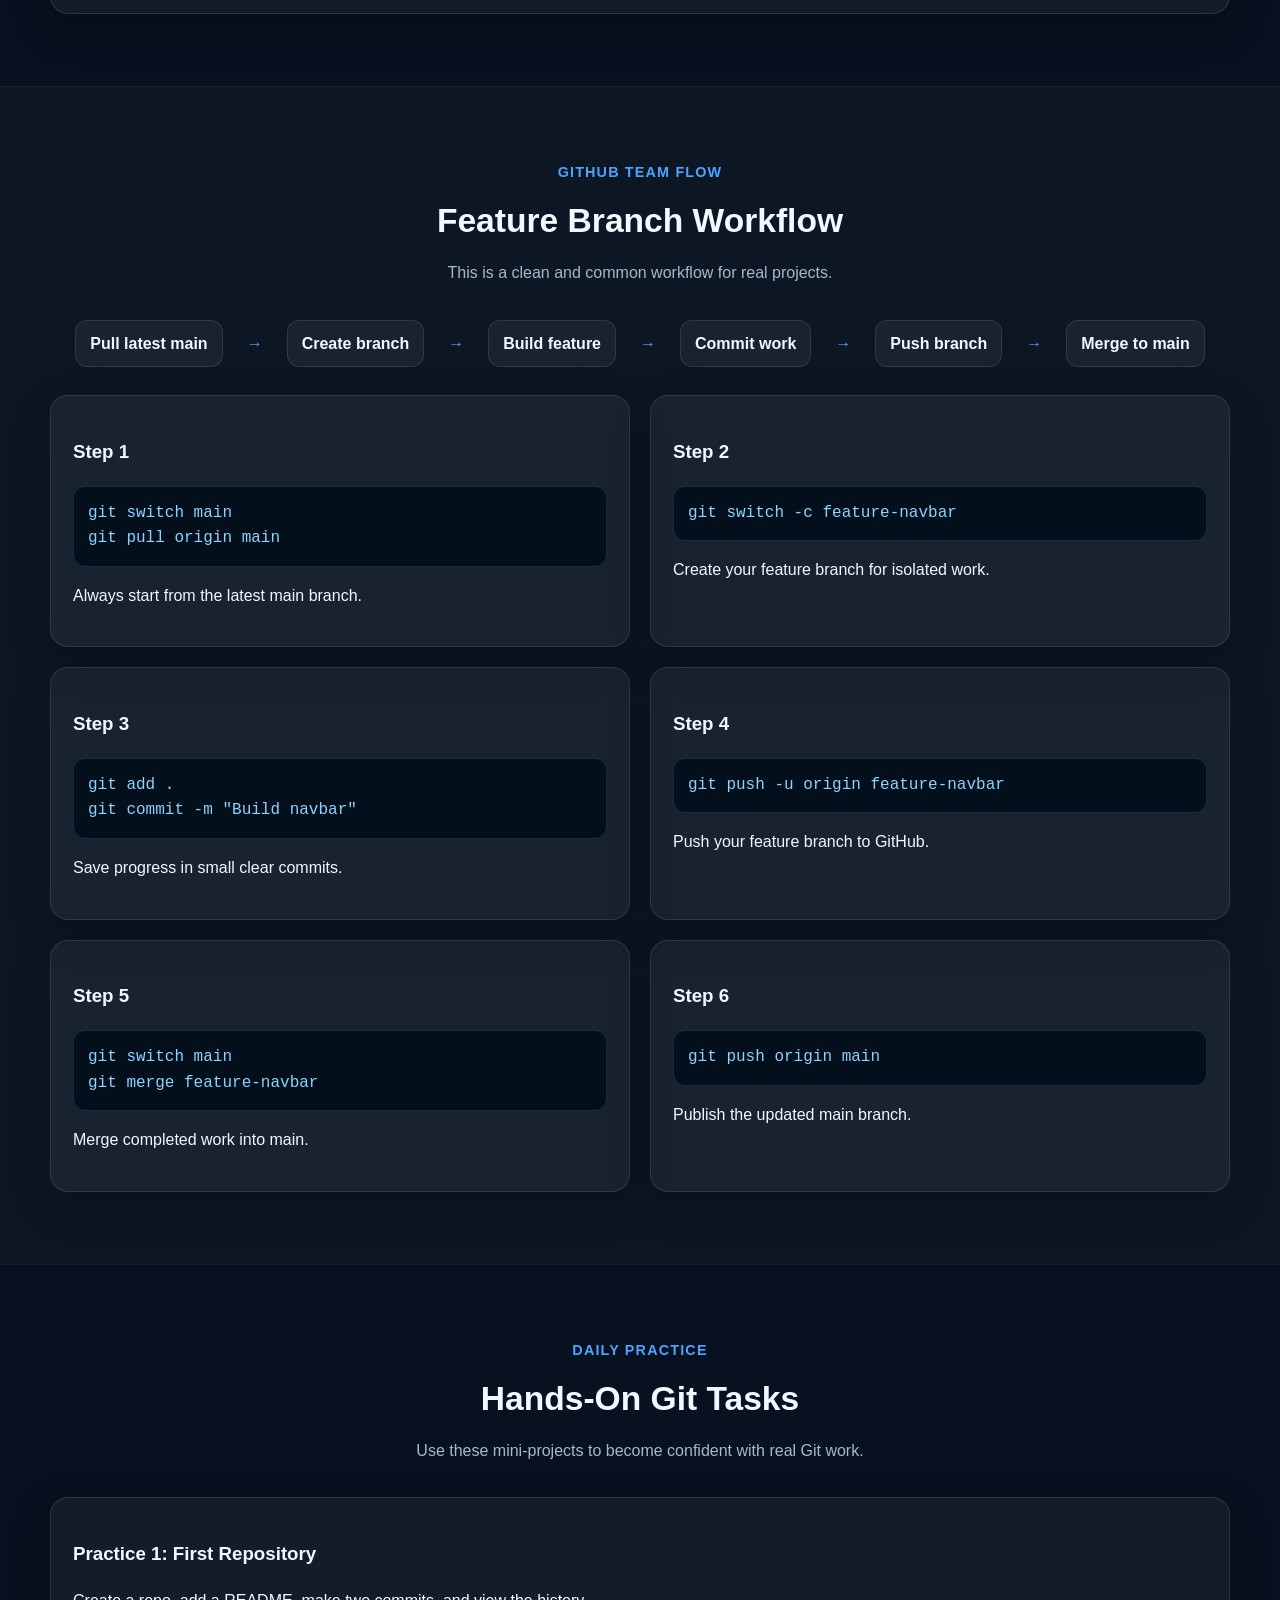
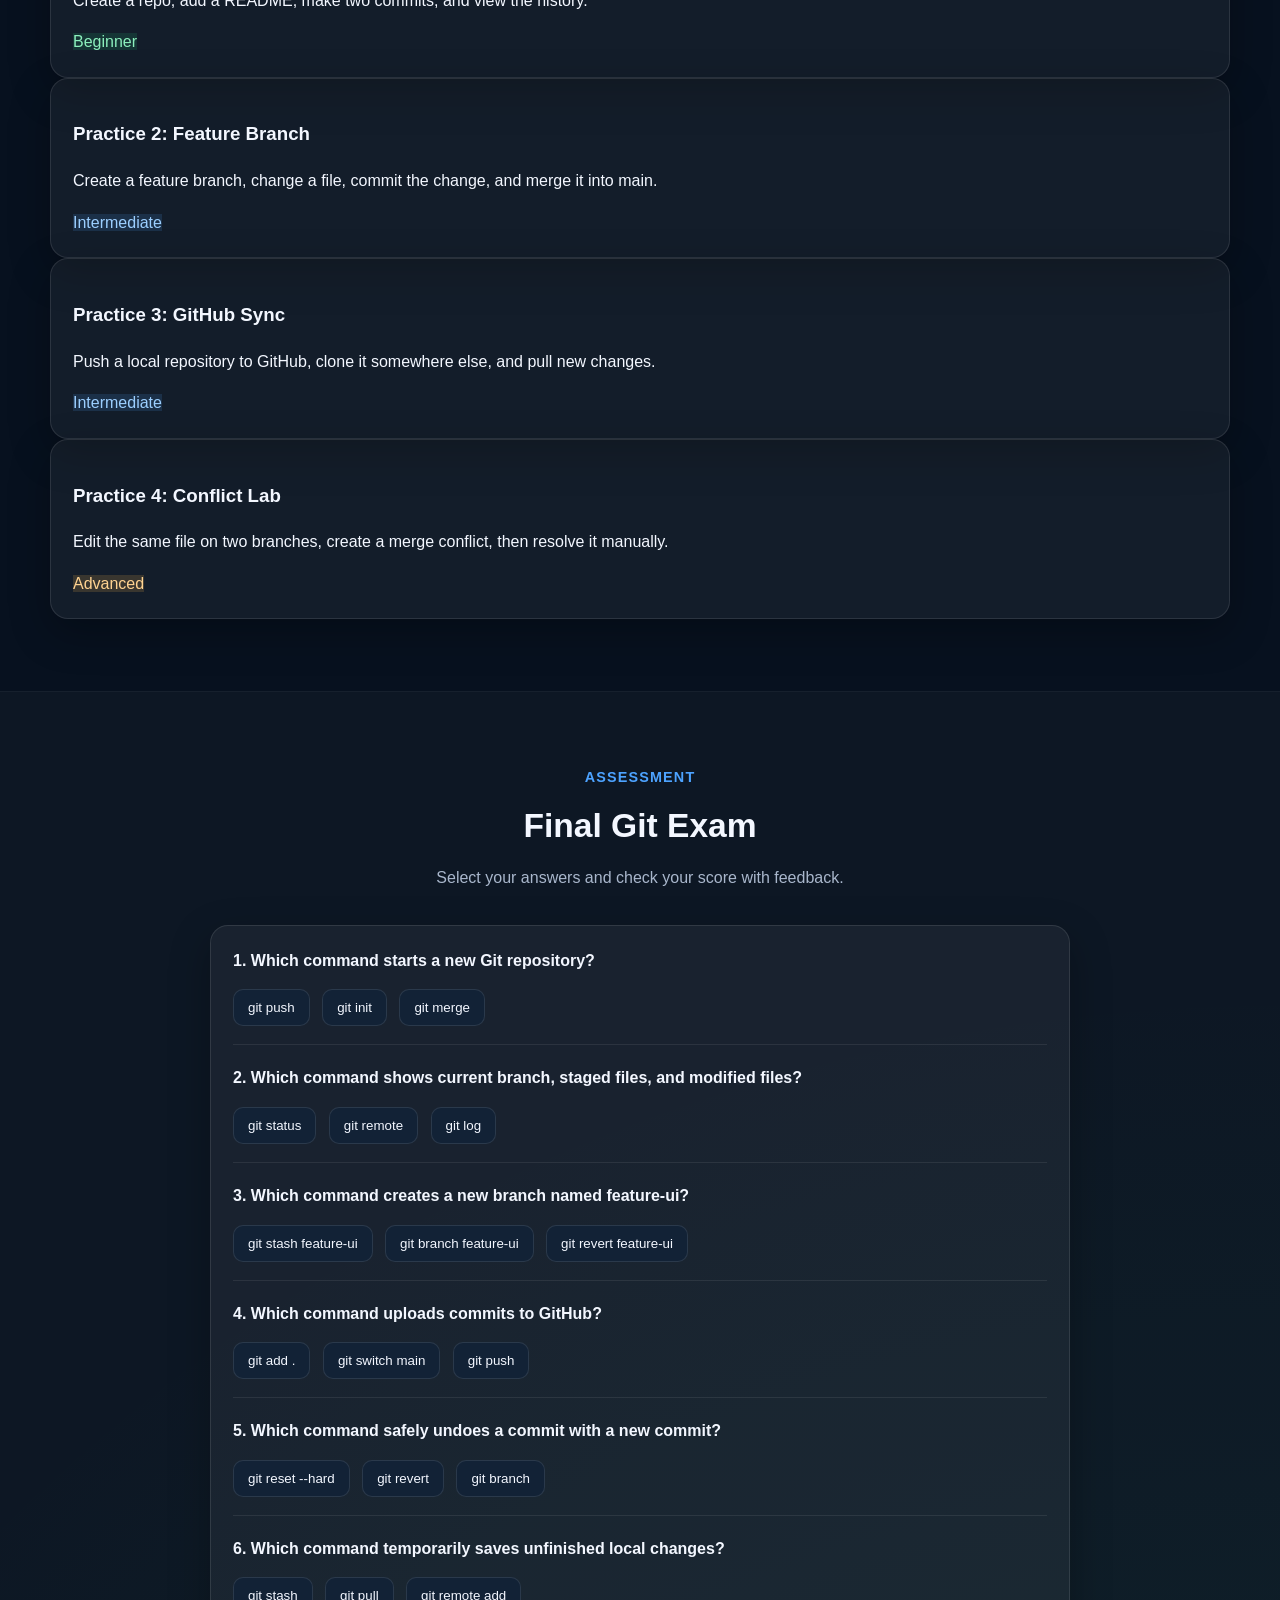
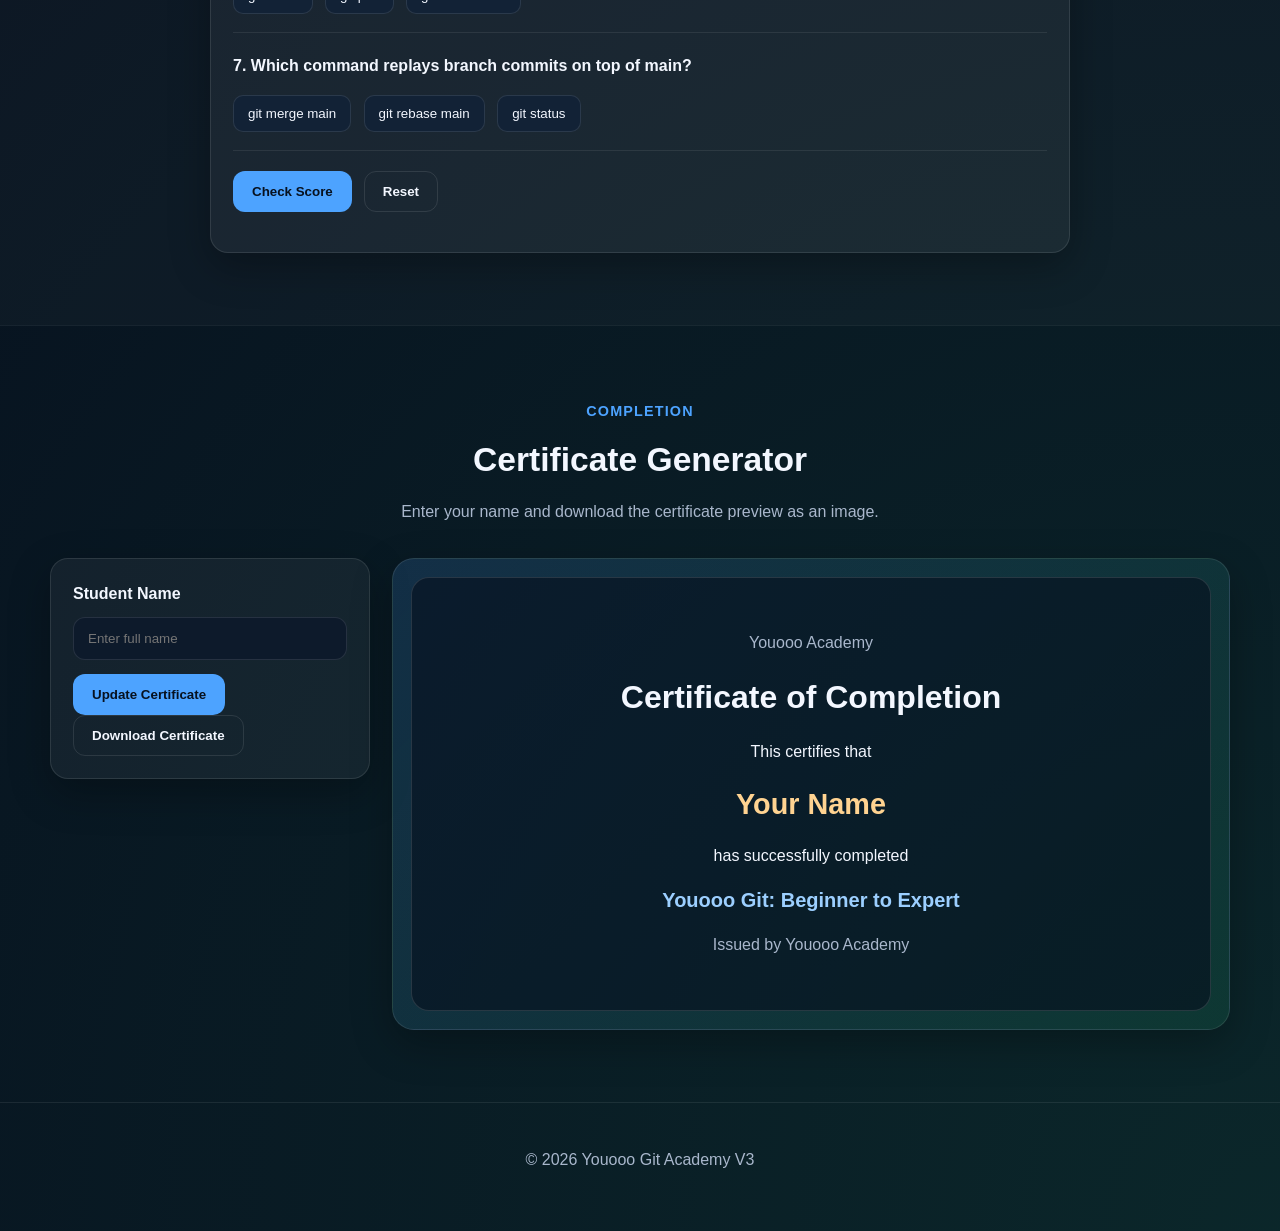
==== commit 2a1b2ad4: "Update index.html for Youooo Git Academy V3" ====
--- a/index.html
+++ b/index.html
@@ -3,8 +3,8 @@
 <head>
   <meta charset="UTF-8" />
   <meta name="viewport" content="width=device-width, initial-scale=1.0" />
-  <title>Youooo Git Academy V2</title>
-  <meta name="description" content="Learn Git from beginner to expert with Youooo Git Academy." />
+  <title>Youooo Git Academy V3</title>
+  <meta name="description" content="Learn Git from beginner to expert with Youooo Git Academy V3." />
   <link rel="stylesheet" href="style.css" />
 </head>
 <body>
@@ -12,18 +12,16 @@
     <div class="container header-wrap">
       <a href="#home" class="brand">Youooo Git</a>
 
-      <button id="menuToggle" class="menu-toggle" aria-label="Open menu">
-        ☰
-      </button>
+      <button id="menuToggle" class="menu-toggle" aria-label="Open menu">☰</button>
 
       <nav id="mainNav" class="main-nav">
         <a href="#home">Home</a>
         <a href="#roadmap">Roadmap</a>
         <a href="#lessons">Lessons</a>
-        <a href="#commands">Commands</a>
+        <a href="#dictionary">Dictionary</a>
         <a href="#workflow">Workflow</a>
-        <a href="#projects">Projects</a>
-        <a href="#exam">Final Exam</a>
+        <a href="#practice">Practice</a>
+        <a href="#exam">Exam</a>
         <a href="#certificate">Certificate</a>
       </nav>
     </div>
@@ -33,30 +31,31 @@
     <section id="home" class="hero">
       <div class="container hero-grid">
         <div class="hero-left">
-          <span class="eyebrow">Youooo Academy Track</span>
+          <span class="eyebrow">Youooo Academy</span>
           <h1>Master Git From Beginner to Expert</h1>
           <p class="hero-text">
-            Learn Git the practical way. Understand repositories, branches, commits,
-            remotes, merges, rebases, conflict resolution, and real workflows used in teams.
+            Learn Git with guided lessons, command references, workflow training,
+            practical exercises, final assessment, and a certificate section ready
+            for Youooo Academy.
           </p>
 
           <div class="hero-actions">
-            <a class="btn btn-primary" href="#roadmap">Start Learning</a>
-            <a class="btn btn-secondary" href="#exam">Take Final Exam</a>
+            <a href="#lessons" class="btn btn-primary">Start Learning</a>
+            <a href="#exam" class="btn btn-secondary">Take Final Exam</a>
           </div>
 
           <div class="hero-stats">
             <div class="stat-card">
               <strong>3</strong>
-              <span>Skill Levels</span>
+              <span>Learning Levels</span>
             </div>
             <div class="stat-card">
-              <strong>20+</strong>
-              <span>Core Commands</span>
+              <strong>25+</strong>
+              <span>Git Concepts</span>
             </div>
             <div class="stat-card">
-              <strong>4</strong>
-              <span>Practice Projects</span>
+              <strong>1</strong>
+              <span>Final Certificate</span>
             </div>
           </div>
         </div>
@@ -70,12 +69,30 @@
               <p>$ git init</p>
               <p>Initialized empty Git repository</p>
               <p>$ git add .</p>
-              <p>$ git commit -m "Start project"</p>
-              <p>[main 1a2b3c4] Start project</p>
-              <p>$ git branch feature-login</p>
-              <p>$ git switch feature-login</p>
-              <p>$ git push -u origin main</p>
+              <p>$ git commit -m "Build homepage"</p>
+              <p>[main 8d29f12] Build homepage</p>
+              <p>$ git switch -c feature-navbar</p>
+              <p>$ git push -u origin feature-navbar</p>
+              <p>$ git merge feature-navbar</p>
             </div>
+          </div>
+        </div>
+      </div>
+    </section>
+
+    <section class="progress-strip">
+      <div class="container">
+        <div class="progress-card">
+          <div class="progress-top">
+            <h2>Your Learning Progress</h2>
+            <span id="progressPercent">0%</span>
+          </div>
+          <div class="progress-bar">
+            <div id="progressFill" class="progress-fill"></div>
+          </div>
+          <div class="progress-actions">
+            <button id="markAllComplete" class="btn btn-primary small-btn">Mark All Complete</button>
+            <button id="resetProgress" class="btn btn-secondary small-btn">Reset Progress</button>
           </div>
         </div>
       </div>
@@ -86,45 +103,46 @@
         <div class="section-heading">
           <span class="eyebrow">Learning Path</span>
           <h2>Git Roadmap</h2>
-          <p>
-            Move from basic local version control to advanced collaboration and recovery workflows.
-          </p>
+          <p>Move from local version control basics to advanced collaboration and recovery skills.</p>
         </div>
 
         <div class="roadmap-grid">
-          <article class="card roadmap-card">
+          <article class="card">
             <div class="level-badge beginner">Beginner</div>
-            <h3>Git Foundations</h3>
+            <h3>Foundations</h3>
             <ul>
-              <li>What Git is and why it matters</li>
-              <li>Create a repository</li>
-              <li>Track file changes</li>
-              <li>Stage and commit work</li>
-              <li>Read status and history</li>
+              <li>What Git is</li>
+              <li>git init</li>
+              <li>git status</li>
+              <li>git add</li>
+              <li>git commit</li>
+              <li>git log</li>
             </ul>
           </article>
 
-          <article class="card roadmap-card">
+          <article class="card">
             <div class="level-badge intermediate">Intermediate</div>
-            <h3>Branches and GitHub</h3>
+            <h3>Branches and Remotes</h3>
             <ul>
-              <li>Create and switch branches</li>
-              <li>Merge branch changes</li>
-              <li>Connect to remote repositories</li>
-              <li>Push and pull updates</li>
-              <li>Work with team workflows</li>
+              <li>git branch</li>
+              <li>git switch</li>
+              <li>git merge</li>
+              <li>git remote</li>
+              <li>git push</li>
+              <li>git pull</li>
             </ul>
           </article>
 
-          <article class="card roadmap-card">
+          <article class="card">
             <div class="level-badge advanced">Advanced</div>
-            <h3>Expert Workflows</h3>
+            <h3>Expert Workflow</h3>
             <ul>
-              <li>Rebase and clean history</li>
-              <li>Stash temporary changes</li>
-              <li>Reset and revert safely</li>
-              <li>Resolve merge conflicts</li>
-              <li>Recover mistakes and collaborate better</li>
+              <li>git rebase</li>
+              <li>git stash</li>
+              <li>git reset</li>
+              <li>git revert</li>
+              <li>Conflict resolution</li>
+              <li>Recovery strategies</li>
             </ul>
           </article>
         </div>
@@ -134,212 +152,209 @@
     <section id="lessons" class="section alt-bg">
       <div class="container">
         <div class="section-heading">
-          <span class="eyebrow">Lessons</span>
-          <h2>Beginner to Expert Lessons</h2>
-          <p>
-            Use the tabs below to move through the Git learning journey.
-          </p>
+          <span class="eyebrow">Core Lessons</span>
+          <h2>Git Lessons</h2>
+          <p>Study the lessons and mark each one complete to track your progress.</p>
         </div>
 
         <div class="tab-buttons">
-          <button class="tab-btn active" data-tab="tab-beginner">Beginner</button>
-          <button class="tab-btn" data-tab="tab-intermediate">Intermediate</button>
-          <button class="tab-btn" data-tab="tab-advanced">Advanced</button>
-        </div>
-
-        <div id="tab-beginner" class="tab-panel active">
+          <button class="tab-btn active" data-tab="beginnerTab">Beginner</button>
+          <button class="tab-btn" data-tab="intermediateTab">Intermediate</button>
+          <button class="tab-btn" data-tab="advancedTab">Advanced</button>
+        </div>
+
+        <div id="beginnerTab" class="tab-panel active">
           <div class="lesson-grid">
             <article class="card lesson-card">
-              <h3>1. What is Git?</h3>
-              <p>
-                Git is a version control system that tracks changes in your files over time.
-                It helps you save progress, return to earlier versions, and work with others.
-              </p>
-            </article>
-
-            <article class="card lesson-card">
-              <h3>2. Create a Repository</h3>
+              <div class="lesson-head">
+                <h3>1. What is Git?</h3>
+                <label><input type="checkbox" class="lesson-check" /> Complete</label>
+              </div>
+              <p>Git is a version control system that tracks file changes over time and helps teams collaborate safely.</p>
+            </article>
+
+            <article class="card lesson-card">
+              <div class="lesson-head">
+                <h3>2. Start a Repository</h3>
+                <label><input type="checkbox" class="lesson-check" /> Complete</label>
+              </div>
               <div class="code-block">git init</div>
-              <p>
-                This starts a new Git repository inside your project folder.
-              </p>
-            </article>
-
-            <article class="card lesson-card">
-              <h3>3. Check What Changed</h3>
+              <p>Creates a new Git repository in your current folder.</p>
+            </article>
+
+            <article class="card lesson-card">
+              <div class="lesson-head">
+                <h3>3. Check Status</h3>
+                <label><input type="checkbox" class="lesson-check" /> Complete</label>
+              </div>
               <div class="code-block">git status</div>
-              <p>
-                Shows untracked files, modified files, staged files, and your current branch.
-              </p>
-            </article>
-
-            <article class="card lesson-card">
-              <h3>4. Stage Files</h3>
+              <p>Shows modified, staged, and untracked files plus the active branch.</p>
+            </article>
+
+            <article class="card lesson-card">
+              <div class="lesson-head">
+                <h3>4. Stage Files</h3>
+                <label><input type="checkbox" class="lesson-check" /> Complete</label>
+              </div>
               <div class="code-block">git add .</div>
-              <p>
-                Moves all changed files into the staging area so they can be committed.
-              </p>
-            </article>
-
-            <article class="card lesson-card">
-              <h3>5. Save a Snapshot</h3>
+              <p>Stages all changed files for the next commit.</p>
+            </article>
+
+            <article class="card lesson-card">
+              <div class="lesson-head">
+                <h3>5. Commit Work</h3>
+                <label><input type="checkbox" class="lesson-check" /> Complete</label>
+              </div>
               <div class="code-block">git commit -m "Initial commit"</div>
-              <p>
-                Records a snapshot of the staged changes with a message.
-              </p>
-            </article>
-
-            <article class="card lesson-card">
-              <h3>6. View History</h3>
+              <p>Saves a snapshot of your staged changes with a message.</p>
+            </article>
+
+            <article class="card lesson-card">
+              <div class="lesson-head">
+                <h3>6. Read History</h3>
+                <label><input type="checkbox" class="lesson-check" /> Complete</label>
+              </div>
               <div class="code-block">git log --oneline</div>
-              <p>
-                Shows your commit history in a short readable format.
-              </p>
-            </article>
-          </div>
-        </div>
-
-        <div id="tab-intermediate" class="tab-panel">
+              <p>Shows a clean short history of previous commits.</p>
+            </article>
+          </div>
+        </div>
+
+        <div id="intermediateTab" class="tab-panel">
           <div class="lesson-grid">
             <article class="card lesson-card">
-              <h3>1. Create a Branch</h3>
-              <div class="code-block">git branch feature-navbar</div>
-              <p>
-                Creates a separate line of development for new work.
-              </p>
-            </article>
-
-            <article class="card lesson-card">
-              <h3>2. Switch Branches</h3>
-              <div class="code-block">git switch feature-navbar</div>
-              <p>
-                Moves you from your current branch to another branch.
-              </p>
-            </article>
-
-            <article class="card lesson-card">
-              <h3>3. Merge Work</h3>
-              <div class="code-block">git merge feature-navbar</div>
-              <p>
-                Combines work from the selected branch into your current branch.
-              </p>
-            </article>
-
-            <article class="card lesson-card">
-              <h3>4. Connect to GitHub</h3>
+              <div class="lesson-head">
+                <h3>1. Create Branches</h3>
+                <label><input type="checkbox" class="lesson-check" /> Complete</label>
+              </div>
+              <div class="code-block">git branch feature-login</div>
+              <p>Create a separate line of work without changing main.</p>
+            </article>
+
+            <article class="card lesson-card">
+              <div class="lesson-head">
+                <h3>2. Switch Branches</h3>
+                <label><input type="checkbox" class="lesson-check" /> Complete</label>
+              </div>
+              <div class="code-block">git switch feature-login</div>
+              <p>Move between branches safely.</p>
+            </article>
+
+            <article class="card lesson-card">
+              <div class="lesson-head">
+                <h3>3. Merge Changes</h3>
+                <label><input type="checkbox" class="lesson-check" /> Complete</label>
+              </div>
+              <div class="code-block">git merge feature-login</div>
+              <p>Bring branch changes into your current branch.</p>
+            </article>
+
+            <article class="card lesson-card">
+              <div class="lesson-head">
+                <h3>4. Add a Remote</h3>
+                <label><input type="checkbox" class="lesson-check" /> Complete</label>
+              </div>
               <div class="code-block">git remote add origin https://github.com/username/repo.git</div>
-              <p>
-                Links your local project to a remote repository.
-              </p>
-            </article>
-
-            <article class="card lesson-card">
-              <h3>5. Upload Changes</h3>
+              <p>Connect your local repo to GitHub.</p>
+            </article>
+
+            <article class="card lesson-card">
+              <div class="lesson-head">
+                <h3>5. Push Code</h3>
+                <label><input type="checkbox" class="lesson-check" /> Complete</label>
+              </div>
               <div class="code-block">git push -u origin main</div>
-              <p>
-                Pushes your local commits to GitHub and sets the upstream branch.
-              </p>
-            </article>
-
-            <article class="card lesson-card">
-              <h3>6. Download Changes</h3>
+              <p>Upload your local history to the remote repository.</p>
+            </article>
+
+            <article class="card lesson-card">
+              <div class="lesson-head">
+                <h3>6. Pull Updates</h3>
+                <label><input type="checkbox" class="lesson-check" /> Complete</label>
+              </div>
               <div class="code-block">git pull origin main</div>
-              <p>
-                Gets the latest changes from GitHub and merges them into your branch.
-              </p>
-            </article>
-          </div>
-        </div>
-
-        <div id="tab-advanced" class="tab-panel">
+              <p>Bring new remote changes into your local branch.</p>
+            </article>
+          </div>
+        </div>
+
+        <div id="advancedTab" class="tab-panel">
           <div class="lesson-grid">
             <article class="card lesson-card">
-              <h3>1. Rebase for Cleaner History</h3>
+              <div class="lesson-head">
+                <h3>1. Rebase</h3>
+                <label><input type="checkbox" class="lesson-check" /> Complete</label>
+              </div>
               <div class="code-block">git rebase main</div>
-              <p>
-                Replays your branch commits on top of the latest main branch.
-              </p>
-            </article>
-
-            <article class="card lesson-card">
-              <h3>2. Save Temporary Work</h3>
+              <p>Replay your branch commits on top of the latest main for a cleaner history.</p>
+            </article>
+
+            <article class="card lesson-card">
+              <div class="lesson-head">
+                <h3>2. Stash Work</h3>
+                <label><input type="checkbox" class="lesson-check" /> Complete</label>
+              </div>
               <div class="code-block">git stash</div>
-              <p>
-                Stores your uncommitted changes so you can switch tasks safely.
-              </p>
-            </article>
-
-            <article class="card lesson-card">
-              <h3>3. Restore Stashed Changes</h3>
+              <p>Temporarily save uncommitted work.</p>
+            </article>
+
+            <article class="card lesson-card">
+              <div class="lesson-head">
+                <h3>3. Restore Stash</h3>
+                <label><input type="checkbox" class="lesson-check" /> Complete</label>
+              </div>
               <div class="code-block">git stash pop</div>
-              <p>
-                Applies the latest stashed changes back into your working directory.
-              </p>
-            </article>
-
-            <article class="card lesson-card">
-              <h3>4. Undo Safely</h3>
+              <p>Bring the stashed work back.</p>
+            </article>
+
+            <article class="card lesson-card">
+              <div class="lesson-head">
+                <h3>4. Revert a Commit</h3>
+                <label><input type="checkbox" class="lesson-check" /> Complete</label>
+              </div>
               <div class="code-block">git revert &lt;commit-id&gt;</div>
-              <p>
-                Creates a new commit that undoes an older commit without rewriting history.
-              </p>
-            </article>
-
-            <article class="card lesson-card">
-              <h3>5. Move Back in History</h3>
+              <p>Undo a previous commit by creating a new reversing commit.</p>
+            </article>
+
+            <article class="card lesson-card">
+              <div class="lesson-head">
+                <h3>5. Reset History</h3>
+                <label><input type="checkbox" class="lesson-check" /> Complete</label>
+              </div>
               <div class="code-block">git reset --hard HEAD~1</div>
-              <p>
-                Moves the branch backward and discards local changes. Use carefully.
-              </p>
-            </article>
-
-            <article class="card lesson-card">
-              <h3>6. Resolve Conflicts</h3>
+              <p>Move history back and discard working changes. Use carefully.</p>
+            </article>
+
+            <article class="card lesson-card">
+              <div class="lesson-head">
+                <h3>6. Resolve Conflicts</h3>
+                <label><input type="checkbox" class="lesson-check" /> Complete</label>
+              </div>
               <div class="code-block">git add .<br>git commit -m "Resolve conflict"</div>
-              <p>
-                After editing conflicting files, add them and create a conflict resolution commit.
-              </p>
-            </article>
-          </div>
-        </div>
-      </div>
-    </section>
-
-    <section id="commands" class="section">
-      <div class="container">
-        <div class="section-heading">
-          <span class="eyebrow">Reference</span>
-          <h2>Git Command Explorer</h2>
-          <p>
-            Click a command to see what it does.
-          </p>
-        </div>
-
-        <div class="command-layout">
-          <div class="command-list">
-            <button class="command-btn" data-command="git init">git init</button>
-            <button class="command-btn" data-command="git status">git status</button>
-            <button class="command-btn" data-command="git add .">git add .</button>
-            <button class="command-btn" data-command='git commit -m "message"'>git commit</button>
-            <button class="command-btn" data-command="git log --oneline">git log --oneline</button>
-            <button class="command-btn" data-command="git branch feature-x">git branch</button>
-            <button class="command-btn" data-command="git switch feature-x">git switch</button>
-            <button class="command-btn" data-command="git merge feature-x">git merge</button>
-            <button class="command-btn" data-command="git remote add origin URL">git remote add</button>
-            <button class="command-btn" data-command="git push -u origin main">git push</button>
-            <button class="command-btn" data-command="git pull origin main">git pull</button>
-            <button class="command-btn" data-command="git stash">git stash</button>
-            <button class="command-btn" data-command="git stash pop">git stash pop</button>
-            <button class="command-btn" data-command="git rebase main">git rebase</button>
-            <button class="command-btn" data-command="git revert abc123">git revert</button>
-            <button class="command-btn" data-command="git reset --hard HEAD~1">git reset --hard</button>
-          </div>
-
-          <div class="card command-output">
-            <h3>Command Output</h3>
-            <div id="commandDisplay" class="code-viewer">
-Select any Git command from the left to read its explanation.
-            </div>
+              <p>After fixing conflict markers manually, stage and commit the resolved files.</p>
+            </article>
+          </div>
+        </div>
+      </div>
+    </section>
+
+    <section id="dictionary" class="section">
+      <div class="container">
+        <div class="section-heading">
+          <span class="eyebrow">Searchable Commands</span>
+          <h2>Git Command Dictionary</h2>
+          <p>Search any command and click an item to see its meaning and use case.</p>
+        </div>
+
+        <div class="dictionary-layout">
+          <div class="dictionary-left">
+            <input id="commandSearch" type="text" placeholder="Search commands like git push, rebase, stash..." class="search-input" />
+            <div id="commandList" class="command-list"></div>
+          </div>
+
+          <div class="card dictionary-output">
+            <h3>Command Explanation</h3>
+            <div id="commandDisplay" class="code-viewer">Select a command to view details.</div>
           </div>
         </div>
       </div>
@@ -348,100 +363,96 @@
     <section id="workflow" class="section alt-bg">
       <div class="container">
         <div class="section-heading">
-          <span class="eyebrow">Workflow</span>
-          <h2>Basic Git Branching Flow</h2>
-          <p>
-            This is the common pattern many teams use when building features.
-          </p>
+          <span class="eyebrow">GitHub Team Flow</span>
+          <h2>Feature Branch Workflow</h2>
+          <p>This is a clean and common workflow for real projects.</p>
         </div>
 
         <div class="workflow-box">
-          <div class="flow-step">main</div>
+          <div class="flow-step">Pull latest main</div>
           <div class="flow-arrow">→</div>
-          <div class="flow-step">create feature branch</div>
+          <div class="flow-step">Create branch</div>
           <div class="flow-arrow">→</div>
-          <div class="flow-step">make changes</div>
+          <div class="flow-step">Build feature</div>
           <div class="flow-arrow">→</div>
-          <div class="flow-step">commit work</div>
+          <div class="flow-step">Commit work</div>
           <div class="flow-arrow">→</div>
-          <div class="flow-step">push branch</div>
+          <div class="flow-step">Push branch</div>
           <div class="flow-arrow">→</div>
-          <div class="flow-step">merge to main</div>
+          <div class="flow-step">Merge to main</div>
         </div>
 
         <div class="workflow-grid">
           <article class="card">
             <h3>Step 1</h3>
-            <p>Start from the latest main branch.</p>
             <div class="code-block">git switch main<br>git pull origin main</div>
+            <p>Always start from the latest main branch.</p>
           </article>
 
           <article class="card">
             <h3>Step 2</h3>
-            <p>Create your feature branch.</p>
-            <div class="code-block">git switch -c feature-login</div>
+            <div class="code-block">git switch -c feature-navbar</div>
+            <p>Create your feature branch for isolated work.</p>
           </article>
 
           <article class="card">
             <h3>Step 3</h3>
-            <p>Make edits and save them with commits.</p>
-            <div class="code-block">git add .<br>git commit -m "Build login UI"</div>
+            <div class="code-block">git add .<br>git commit -m "Build navbar"</div>
+            <p>Save progress in small clear commits.</p>
           </article>
 
           <article class="card">
             <h3>Step 4</h3>
-            <p>Push your branch to GitHub.</p>
-            <div class="code-block">git push -u origin feature-login</div>
+            <div class="code-block">git push -u origin feature-navbar</div>
+            <p>Push your feature branch to GitHub.</p>
           </article>
 
           <article class="card">
             <h3>Step 5</h3>
-            <p>Merge your work back after review.</p>
-            <div class="code-block">git switch main<br>git merge feature-login</div>
+            <div class="code-block">git switch main<br>git merge feature-navbar</div>
+            <p>Merge completed work into main.</p>
           </article>
 
           <article class="card">
             <h3>Step 6</h3>
-            <p>Push the updated main branch.</p>
             <div class="code-block">git push origin main</div>
-          </article>
-        </div>
-      </div>
-    </section>
-
-    <section id="projects" class="section">
-      <div class="container">
-        <div class="section-heading">
-          <span class="eyebrow">Practice</span>
-          <h2>Practice Projects</h2>
-          <p>
-            These exercises help students move from theory to real Git usage.
-          </p>
-        </div>
-
-        <div class="project-grid">
-          <article class="card project-card">
-            <h3>Project 1: Personal Notes Repo</h3>
-            <p>Create a Git repository for notes, make edits, and commit three versions.</p>
-            <span class="project-level beginner">Beginner</span>
-          </article>
-
-          <article class="card project-card">
-            <h3>Project 2: Portfolio Branch Update</h3>
-            <p>Create a new feature branch, update a webpage, merge the branch into main.</p>
-            <span class="project-level intermediate">Intermediate</span>
-          </article>
-
-          <article class="card project-card">
-            <h3>Project 3: Team Simulation</h3>
-            <p>Push to GitHub, pull changes, and practice a branch-based workflow.</p>
-            <span class="project-level intermediate">Intermediate</span>
-          </article>
-
-          <article class="card project-card">
-            <h3>Project 4: Conflict Recovery Lab</h3>
-            <p>Create a merge conflict, resolve it manually, and finish with a clean commit.</p>
-            <span class="project-level advanced">Advanced</span>
+            <p>Publish the updated main branch.</p>
+          </article>
+        </div>
+      </div>
+    </section>
+
+    <section id="practice" class="section">
+      <div class="container">
+        <div class="section-heading">
+          <span class="eyebrow">Daily Practice</span>
+          <h2>Hands-On Git Tasks</h2>
+          <p>Use these mini-projects to become confident with real Git work.</p>
+        </div>
+
+        <div class="practice-grid">
+          <article class="card">
+            <h3>Practice 1: First Repository</h3>
+            <p>Create a repo, add a README, make two commits, and view the history.</p>
+            <span class="practice-tag beginner">Beginner</span>
+          </article>
+
+          <article class="card">
+            <h3>Practice 2: Feature Branch</h3>
+            <p>Create a feature branch, change a file, commit the change, and merge it into main.</p>
+            <span class="practice-tag intermediate">Intermediate</span>
+          </article>
+
+          <article class="card">
+            <h3>Practice 3: GitHub Sync</h3>
+            <p>Push a local repository to GitHub, clone it somewhere else, and pull new changes.</p>
+            <span class="practice-tag intermediate">Intermediate</span>
+          </article>
+
+          <article class="card">
+            <h3>Practice 4: Conflict Lab</h3>
+            <p>Edit the same file on two branches, create a merge conflict, then resolve it manually.</p>
+            <span class="practice-tag advanced">Advanced</span>
           </article>
         </div>
       </div>
@@ -451,10 +462,8 @@
       <div class="container">
         <div class="section-heading">
           <span class="eyebrow">Assessment</span>
-          <h2>Final Exam</h2>
-          <p>
-            Answer the questions and check your score.
-          </p>
+          <h2>Final Git Exam</h2>
+          <p>Select your answers and check your score with feedback.</p>
         </div>
 
         <div class="card exam-box">
@@ -466,38 +475,45 @@
           </div>
 
           <div class="question">
-            <p>2. Which command shows changed and staged files?</p>
-            <button class="answer-btn">git log</button>
+            <p>2. Which command shows current branch, staged files, and modified files?</p>
             <button class="answer-btn correct">git status</button>
             <button class="answer-btn">git remote</button>
-          </div>
-
-          <div class="question">
-            <p>3. Which command creates a snapshot of staged work?</p>
-            <button class="answer-btn">git branch</button>
-            <button class="answer-btn correct">git commit -m "message"</button>
-            <button class="answer-btn">git pull</button>
-          </div>
-
-          <div class="question">
-            <p>4. Which command creates a new branch?</p>
-            <button class="answer-btn correct">git branch feature-x</button>
-            <button class="answer-btn">git stash</button>
-            <button class="answer-btn">git revert</button>
-          </div>
-
-          <div class="question">
-            <p>5. Which command safely undoes an older commit by making a new commit?</p>
+            <button class="answer-btn">git log</button>
+          </div>
+
+          <div class="question">
+            <p>3. Which command creates a new branch named feature-ui?</p>
+            <button class="answer-btn">git stash feature-ui</button>
+            <button class="answer-btn correct">git branch feature-ui</button>
+            <button class="answer-btn">git revert feature-ui</button>
+          </div>
+
+          <div class="question">
+            <p>4. Which command uploads commits to GitHub?</p>
+            <button class="answer-btn">git add .</button>
+            <button class="answer-btn">git switch main</button>
+            <button class="answer-btn correct">git push</button>
+          </div>
+
+          <div class="question">
+            <p>5. Which command safely undoes a commit with a new commit?</p>
             <button class="answer-btn">git reset --hard</button>
             <button class="answer-btn correct">git revert</button>
-            <button class="answer-btn">git add</button>
-          </div>
-
-          <div class="question">
-            <p>6. Which command uploads your commits to GitHub?</p>
-            <button class="answer-btn">git log --oneline</button>
             <button class="answer-btn">git branch</button>
-            <button class="answer-btn correct">git push</button>
+          </div>
+
+          <div class="question">
+            <p>6. Which command temporarily saves unfinished local changes?</p>
+            <button class="answer-btn correct">git stash</button>
+            <button class="answer-btn">git pull</button>
+            <button class="answer-btn">git remote add</button>
+          </div>
+
+          <div class="question">
+            <p>7. Which command replays branch commits on top of main?</p>
+            <button class="answer-btn">git merge main</button>
+            <button class="answer-btn correct">git rebase main</button>
+            <button class="answer-btn">git status</button>
           </div>
 
           <div class="exam-actions">
@@ -506,6 +522,7 @@
           </div>
 
           <div id="examResult" class="exam-result"></div>
+          <div id="examBreakdown" class="exam-breakdown"></div>
         </div>
       </div>
     </section>
@@ -514,10 +531,8 @@
       <div class="container">
         <div class="section-heading">
           <span class="eyebrow">Completion</span>
-          <h2>Certificate Preview</h2>
-          <p>
-            Enter a name to preview the completion certificate.
-          </p>
+          <h2>Certificate Generator</h2>
+          <p>Enter your name and download the certificate preview as an image.</p>
         </div>
 
         <div class="certificate-wrap">
@@ -525,9 +540,10 @@
             <label for="studentName">Student Name</label>
             <input type="text" id="studentName" placeholder="Enter full name" />
             <button id="updateCertificate" class="btn btn-primary">Update Certificate</button>
-          </div>
-
-          <div class="certificate-preview">
+            <button id="downloadCertificate" class="btn btn-secondary">Download Certificate</button>
+          </div>
+
+          <div id="certificatePreview" class="certificate-preview">
             <div class="certificate-inner">
               <p class="cert-top">Youooo Academy</p>
               <h3>Certificate of Completion</h3>
@@ -545,7 +561,7 @@
 
   <footer class="site-footer">
     <div class="container">
-      <p>© 2026 Youooo Git Academy V2</p>
+      <p>© 2026 Youooo Git Academy V3</p>
     </div>
   </footer>
 
--- a/style.css
+++ b/style.css
@@ -1,7 +1,22 @@
+:root {
+  --bg: #07111f;
+  --bg-soft: #0d1a2b;
+  --panel: rgba(255, 255, 255, 0.05);
+  --panel-strong: rgba(255, 255, 255, 0.08);
+  --border: rgba(255, 255, 255, 0.1);
+  --text: #f3f7ff;
+  --muted: #a9b7cc;
+  --primary: #4da3ff;
+  --primary-dark: #277de0;
+  --success: #29c47a;
+  --warning: #ffb84d;
+  --danger: #ff6b6b;
+  --shadow: 0 14px 40px rgba(0, 0, 0, 0.28);
+  --radius: 18px;
+}
+
 * {
   box-sizing: border-box;
-  margin: 0;
-  padding: 0;
 }
 
 html {
@@ -9,343 +24,580 @@
 }
 
 body {
-  font-family: Arial, sans-serif;
-  background: #0b1020;
-  color: #f3f4f6;
+  margin: 0;
+  font-family: Arial, Helvetica, sans-serif;
+  background:
+    radial-gradient(circle at top left, rgba(77, 163, 255, 0.16), transparent 28%),
+    radial-gradient(circle at bottom right, rgba(41, 196, 122, 0.12), transparent 24%),
+    var(--bg);
+  color: var(--text);
   line-height: 1.6;
 }
 
-.topbar {
+a {
+  color: inherit;
+  text-decoration: none;
+}
+
+.container {
+  width: min(1180px, calc(100% - 32px));
+  margin: 0 auto;
+}
+
+.site-header {
   position: sticky;
   top: 0;
   z-index: 1000;
-  background: rgba(8, 12, 24, 0.95);
+  background: rgba(7, 17, 31, 0.92);
   backdrop-filter: blur(10px);
-  border-bottom: 1px solid rgba(255,255,255,0.08);
-  display: flex;
+  border-bottom: 1px solid var(--border);
+}
+
+.header-wrap {
+  display: flex;
+  align-items: center;
   justify-content: space-between;
-  align-items: center;
-  padding: 18px 28px;
-}
-
-.logo {
-  font-size: 1.4rem;
-  font-weight: bold;
-  color: #60a5fa;
-}
-
-.nav {
+  min-height: 72px;
+  gap: 20px;
+}
+
+.brand {
+  font-size: 1.35rem;
+  font-weight: 800;
+  color: var(--primary);
+}
+
+.main-nav {
   display: flex;
   gap: 18px;
   flex-wrap: wrap;
 }
 
-.nav a {
-  text-decoration: none;
-  color: #e5e7eb;
+.main-nav a {
+  color: var(--muted);
   font-size: 0.95rem;
 }
 
-.nav a:hover {
-  color: #60a5fa;
+.main-nav a:hover {
+  color: #ffffff;
+}
+
+.menu-toggle {
+  display: none;
+  background: var(--panel);
+  color: var(--text);
+  border: 1px solid var(--border);
+  border-radius: 10px;
+  padding: 8px 12px;
+  cursor: pointer;
 }
 
 .hero {
-  min-height: 85vh;
-  display: flex;
+  padding: 72px 0 48px;
+}
+
+.hero-grid {
+  display: grid;
+  grid-template-columns: 1.15fr 0.85fr;
+  gap: 34px;
+  align-items: center;
+}
+
+.eyebrow {
+  display: inline-block;
+  margin-bottom: 10px;
+  color: var(--primary);
+  font-size: 0.9rem;
+  font-weight: 700;
+  text-transform: uppercase;
+  letter-spacing: 0.08em;
+}
+
+.hero h1 {
+  font-size: clamp(2.2rem, 4vw, 4rem);
+  line-height: 1.1;
+  margin: 0 0 16px;
+}
+
+.hero-text {
+  color: var(--muted);
+  font-size: 1.08rem;
+  max-width: 640px;
+}
+
+.hero-actions {
+  display: flex;
+  gap: 14px;
+  flex-wrap: wrap;
+  margin: 28px 0 30px;
+}
+
+.btn {
+  display: inline-flex;
   align-items: center;
   justify-content: center;
-  padding: 60px 20px;
-  background:
-    radial-gradient(circle at top right, rgba(59,130,246,0.25), transparent 30%),
-    radial-gradient(circle at bottom left, rgba(16,185,129,0.18), transparent 30%),
-    #0b1020;
-}
-
-.hero-content {
-  max-width: 900px;
+  padding: 12px 18px;
+  border-radius: 12px;
+  border: 1px solid transparent;
+  cursor: pointer;
+  font-weight: 700;
+  transition: 0.2s ease;
+}
+
+.btn-primary {
+  background: var(--primary);
+  color: #07111f;
+}
+
+.btn-primary:hover {
+  background: #7abaff;
+}
+
+.btn-secondary {
+  background: transparent;
+  color: var(--text);
+  border-color: var(--border);
+}
+
+.btn-secondary:hover {
+  background: var(--panel);
+}
+
+.hero-stats {
+  display: flex;
+  gap: 16px;
+  flex-wrap: wrap;
+}
+
+.stat-card {
+  min-width: 130px;
+  background: var(--panel);
+  border: 1px solid var(--border);
+  border-radius: 16px;
+  padding: 18px;
+  box-shadow: var(--shadow);
+}
+
+.stat-card strong {
+  display: block;
+  font-size: 1.4rem;
+  color: var(--primary);
+}
+
+.stat-card span {
+  color: var(--muted);
+  font-size: 0.95rem;
+}
+
+.terminal-card {
+  background: linear-gradient(180deg, rgba(255,255,255,0.06), rgba(255,255,255,0.03));
+  border: 1px solid var(--border);
+  border-radius: 20px;
+  overflow: hidden;
+  box-shadow: var(--shadow);
+}
+
+.terminal-top {
+  display: flex;
+  gap: 8px;
+  padding: 14px 16px;
+  border-bottom: 1px solid var(--border);
+  background: rgba(255,255,255,0.04);
+}
+
+.terminal-top span {
+  width: 12px;
+  height: 12px;
+  border-radius: 50%;
+  background: rgba(255,255,255,0.28);
+}
+
+.terminal-body {
+  padding: 22px;
+  font-family: "Courier New", monospace;
+  color: #c9ffe2;
+  min-height: 280px;
+}
+
+.terminal-body p {
+  margin: 0 0 10px;
+}
+
+.section {
+  padding: 72px 0;
+}
+
+.alt-bg {
+  background: rgba(255, 255, 255, 0.025);
+  border-top: 1px solid rgba(255,255,255,0.04);
+  border-bottom: 1px solid rgba(255,255,255,0.04);
+}
+
+.section-heading {
   text-align: center;
-}
-
-.hero h1 {
-  font-size: 3rem;
-  margin-bottom: 20px;
-  line-height: 1.2;
-}
-
-.hero p {
-  font-size: 1.15rem;
-  color: #cbd5e1;
+  margin-bottom: 34px;
+}
+
+.section-heading h2 {
+  margin: 0 0 12px;
+  font-size: 2.1rem;
+}
+
+.section-heading p {
+  margin: 0 auto;
   max-width: 760px;
-  margin: 0 auto 28px;
-}
-
-.hero-buttons {
+  color: var(--muted);
+}
+
+.card {
+  background: var(--panel);
+  border: 1px solid var(--border);
+  border-radius: var(--radius);
+  padding: 22px;
+  box-shadow: var(--shadow);
+}
+
+.roadmap-grid,
+.lesson-grid,
+.workflow-grid,
+.project-grid {
+  display: grid;
+  gap: 20px;
+}
+
+.roadmap-grid {
+  grid-template-columns: repeat(3, 1fr);
+}
+
+.lesson-grid {
+  grid-template-columns: repeat(2, 1fr);
+}
+
+.workflow-grid,
+.project-grid {
+  grid-template-columns: repeat(2, 1fr);
+}
+
+.roadmap-card h3,
+.lesson-card h3,
+.project-card h3 {
+  margin-top: 0;
+  margin-bottom: 10px;
+}
+
+.roadmap-card ul {
+  padding-left: 20px;
+  margin: 0;
+}
+
+.roadmap-card li {
+  margin-bottom: 8px;
+  color: var(--muted);
+}
+
+.level-badge,
+.project-level {
+  display: inline-block;
+  margin-bottom: 14px;
+  font-size: 0.82rem;
+  font-weight: 700;
+  border-radius: 999px;
+  padding: 6px 12px;
+}
+
+.beginner {
+  background: rgba(41, 196, 122, 0.14);
+  color: #8cf0bd;
+}
+
+.intermediate {
+  background: rgba(77, 163, 255, 0.14);
+  color: #9ccfff;
+}
+
+.advanced {
+  background: rgba(255, 184, 77, 0.16);
+  color: #ffd391;
+}
+
+.tab-buttons {
   display: flex;
   justify-content: center;
-  gap: 14px;
+  gap: 12px;
   flex-wrap: wrap;
-}
-
-.btn {
-  padding: 12px 20px;
-  border-radius: 10px;
-  text-decoration: none;
-  border: none;
+  margin-bottom: 26px;
+}
+
+.tab-btn {
+  background: var(--panel);
+  color: var(--text);
+  border: 1px solid var(--border);
+  padding: 11px 18px;
+  border-radius: 12px;
   cursor: pointer;
-  font-size: 1rem;
-  transition: 0.2s ease;
-}
-
-.btn.primary {
-  background: #2563eb;
-  color: white;
-}
-
-.btn.primary:hover {
-  background: #1d4ed8;
-}
-
-.btn.secondary {
-  background: transparent;
-  color: white;
-  border: 1px solid rgba(255,255,255,0.2);
-}
-
-.btn.secondary:hover {
-  background: rgba(255,255,255,0.08);
-}
-
-.section {
-  padding: 70px 20px;
-  max-width: 1200px;
-  margin: auto;
-}
-
-.section h2 {
-  text-align: center;
-  font-size: 2rem;
-  margin-bottom: 28px;
-}
-
-.section-text {
-  text-align: center;
-  color: #cbd5e1;
-  margin-bottom: 24px;
-}
-
-.roadmap-grid {
-  display: grid;
-  grid-template-columns: repeat(auto-fit, minmax(250px, 1fr));
-  gap: 20px;
-}
-
-.card,
-.lesson-card,
-.quiz-box,
-.certificate-card,
-.commands-panel,
-.terminal-panel {
-  background: rgba(255,255,255,0.04);
-  border: 1px solid rgba(255,255,255,0.08);
-  border-radius: 16px;
-  padding: 22px;
-  box-shadow: 0 10px 30px rgba(0,0,0,0.2);
-}
-
-.card h3,
-.lesson-card h3 {
-  margin-bottom: 12px;
-  color: #93c5fd;
-}
-
-.card ul {
-  padding-left: 18px;
-}
-
-.card li {
-  margin-bottom: 8px;
-}
-
-.tabs {
-  display: flex;
-  justify-content: center;
-  gap: 10px;
-  flex-wrap: wrap;
-  margin-bottom: 30px;
-}
-
-.tab-btn {
-  padding: 10px 18px;
-  border: none;
-  border-radius: 10px;
-  background: rgba(255,255,255,0.08);
-  color: white;
-  cursor: pointer;
+  font-weight: 700;
 }
 
 .tab-btn.active {
-  background: #2563eb;
-}
-
-.tab-content {
+  background: var(--primary);
+  color: #07111f;
+  border-color: transparent;
+}
+
+.tab-panel {
   display: none;
 }
 
-.tab-content.active {
-  display: grid;
-  grid-template-columns: 1fr;
-  gap: 18px;
+.tab-panel.active {
+  display: block;
 }
 
 .code-block {
-  background: #020617;
-  border: 1px solid rgba(96,165,250,0.25);
-  color: #93c5fd;
+  margin: 12px 0;
+  background: #03101c;
+  border: 1px solid rgba(77, 163, 255, 0.2);
+  color: #8dd2ff;
+  border-radius: 12px;
   padding: 14px;
-  border-radius: 10px;
-  margin: 12px 0;
   font-family: "Courier New", monospace;
   overflow-x: auto;
-}
-
-.playground-grid {
+  white-space: pre-wrap;
+}
+
+.command-layout {
   display: grid;
   grid-template-columns: 320px 1fr;
   gap: 20px;
-  align-items: start;
-}
-
-.commands-panel {
+}
+
+.command-list {
   display: grid;
-  gap: 12px;
+  gap: 10px;
 }
 
 .command-btn {
-  width: 100%;
   text-align: left;
+  background: var(--panel);
+  color: var(--text);
+  border: 1px solid var(--border);
+  border-radius: 12px;
   padding: 12px 14px;
-  border: 1px solid rgba(255,255,255,0.08);
-  background: #111827;
-  color: #f3f4f6;
-  border-radius: 10px;
   cursor: pointer;
-}
-
-.command-btn:hover {
-  background: #1f2937;
-}
-
-.terminal-header {
-  font-weight: bold;
-  margin-bottom: 14px;
-  color: #60a5fa;
-}
-
-.terminal-output {
-  min-height: 280px;
-  background: #020617;
-  border-radius: 10px;
+  transition: 0.2s ease;
+}
+
+.command-btn:hover,
+.command-btn.active {
+  background: rgba(77, 163, 255, 0.14);
+  border-color: rgba(77, 163, 255, 0.34);
+}
+
+.command-output h3 {
+  margin-top: 0;
+}
+
+.code-viewer {
+  min-height: 320px;
+  background: #03101c;
+  border: 1px solid rgba(77, 163, 255, 0.16);
+  border-radius: 14px;
   padding: 18px;
+  color: #d5f0ff;
   font-family: "Courier New", monospace;
-  color: #d1fae5;
   white-space: pre-wrap;
-  border: 1px solid rgba(16,185,129,0.2);
-}
-
-.quiz-box {
-  max-width: 800px;
-  margin: auto;
+}
+
+.workflow-box {
+  display: flex;
+  flex-wrap: wrap;
+  gap: 10px;
+  align-items: center;
+  justify-content: center;
+  margin-bottom: 28px;
+}
+
+.flow-step,
+.flow-arrow {
+  padding: 10px 14px;
+  border-radius: 12px;
+}
+
+.flow-step {
+  background: var(--panel);
+  border: 1px solid var(--border);
+  font-weight: 700;
+}
+
+.flow-arrow {
+  color: var(--primary);
+  font-weight: 900;
+}
+
+.project-level {
+  margin-top: 10px;
+  margin-bottom: 0;
+}
+
+.exam-box {
+  max-width: 860px;
+  margin: 0 auto;
 }
 
 .question {
-  margin-bottom: 22px;
+  padding-bottom: 18px;
+  margin-bottom: 20px;
+  border-bottom: 1px solid rgba(255,255,255,0.08);
+}
+
+.question:last-of-type {
+  border-bottom: 0;
 }
 
 .question p {
+  margin-top: 0;
   margin-bottom: 10px;
-  font-weight: bold;
-}
-
-.quiz-btn {
+  font-weight: 700;
+}
+
+.answer-btn {
   display: inline-block;
   margin: 6px 8px 0 0;
   padding: 10px 14px;
-  border: none;
+  background: #122236;
+  color: var(--text);
+  border: 1px solid var(--border);
   border-radius: 10px;
   cursor: pointer;
-  background: #1f2937;
-  color: white;
-}
-
-.quiz-btn.selected {
-  outline: 2px solid #60a5fa;
-}
-
-.quiz-result {
-  margin: 18px 0;
-  font-weight: bold;
-  color: #93c5fd;
-}
-
-.certificate-preview {
-  margin: 20px 0;
-  padding: 28px;
-  border-radius: 14px;
-  background: linear-gradient(135deg, rgba(37,99,235,0.16), rgba(16,185,129,0.12));
-  text-align: center;
-  border: 1px solid rgba(255,255,255,0.12);
-}
-
-.certificate-preview h3 {
-  font-size: 1.8rem;
-  margin-bottom: 10px;
-}
-
-.certificate-preview h4 {
-  font-size: 1.6rem;
-  margin: 12px 0;
-  color: #fbbf24;
-}
-
-.certificate-form {
+}
+
+.answer-btn.selected {
+  outline: 2px solid var(--primary);
+}
+
+.exam-actions {
   display: flex;
   gap: 12px;
   flex-wrap: wrap;
-}
-
-.certificate-form input {
-  flex: 1;
-  min-width: 220px;
-  padding: 12px;
-  border-radius: 10px;
-  border: none;
-  outline: none;
-}
-
-.footer {
+  margin-top: 14px;
+}
+
+.exam-result {
+  margin-top: 18px;
+  font-size: 1.05rem;
+  font-weight: 700;
+  color: #9ccfff;
+}
+
+.certificate-wrap {
+  display: grid;
+  grid-template-columns: 320px 1fr;
+  gap: 22px;
+  align-items: start;
+}
+
+.certificate-form-box label {
+  display: block;
+  margin-bottom: 10px;
+  font-weight: 700;
+}
+
+.certificate-form-box input {
+  width: 100%;
+  padding: 13px 14px;
+  border-radius: 12px;
+  border: 1px solid var(--border);
+  background: #0d1a2b;
+  color: var(--text);
+  margin-bottom: 14px;
+}
+
+.certificate-preview {
+  background: linear-gradient(135deg, rgba(77, 163, 255, 0.16), rgba(41, 196, 122, 0.12));
+  border: 1px solid var(--border);
+  border-radius: 22px;
+  padding: 18px;
+  box-shadow: var(--shadow);
+}
+
+.certificate-inner {
+  background: rgba(7, 17, 31, 0.65);
+  border: 1px solid rgba(255,255,255,0.12);
+  border-radius: 18px;
+  padding: 36px 24px;
   text-align: center;
-  padding: 28px 20px;
-  color: #94a3b8;
+}
+
+.certificate-inner h3 {
+  margin: 0 0 16px;
+  font-size: 2rem;
+}
+
+.certificate-inner h4 {
+  margin: 14px 0;
+  font-size: 1.8rem;
+  color: #ffd391;
+}
+
+.certificate-inner h5 {
+  margin: 14px 0;
+  font-size: 1.25rem;
+  color: #9ccfff;
+}
+
+.cert-top,
+.cert-date {
+  color: var(--muted);
+}
+
+.site-footer {
+  padding: 28px 0 42px;
   border-top: 1px solid rgba(255,255,255,0.08);
-  margin-top: 40px;
-}
-
-@media (max-width: 900px) {
-  .playground-grid {
+  text-align: center;
+  color: var(--muted);
+}
+
+@media (max-width: 980px) {
+  .hero-grid,
+  .roadmap-grid,
+  .lesson-grid,
+  .command-layout,
+  .workflow-grid,
+  .project-grid,
+  .certificate-wrap {
     grid-template-columns: 1fr;
   }
-
-  .hero h1 {
-    font-size: 2.2rem;
-  }
-
-  .topbar {
+}
+
+@media (max-width: 760px) {
+  .menu-toggle {
+    display: inline-block;
+  }
+
+  .main-nav {
+    display: none;
+    width: 100%;
     flex-direction: column;
-    gap: 12px;
-  }
-
-  .nav {
-    justify-content: center;
-  }
-}
+    padding-bottom: 16px;
+  }
+
+  .main-nav.show {
+    display: flex;
+  }
+
+  .header-wrap {
+    flex-wrap: wrap;
+    padding: 12px 0;
+  }
+
+  .hero {
+    padding-top: 40px;
+  }
+
+  .section {
+    padding: 56px 0;
+  }
+
+  .section-heading h2 {
+    font-size: 1.8rem;
+  }
+}
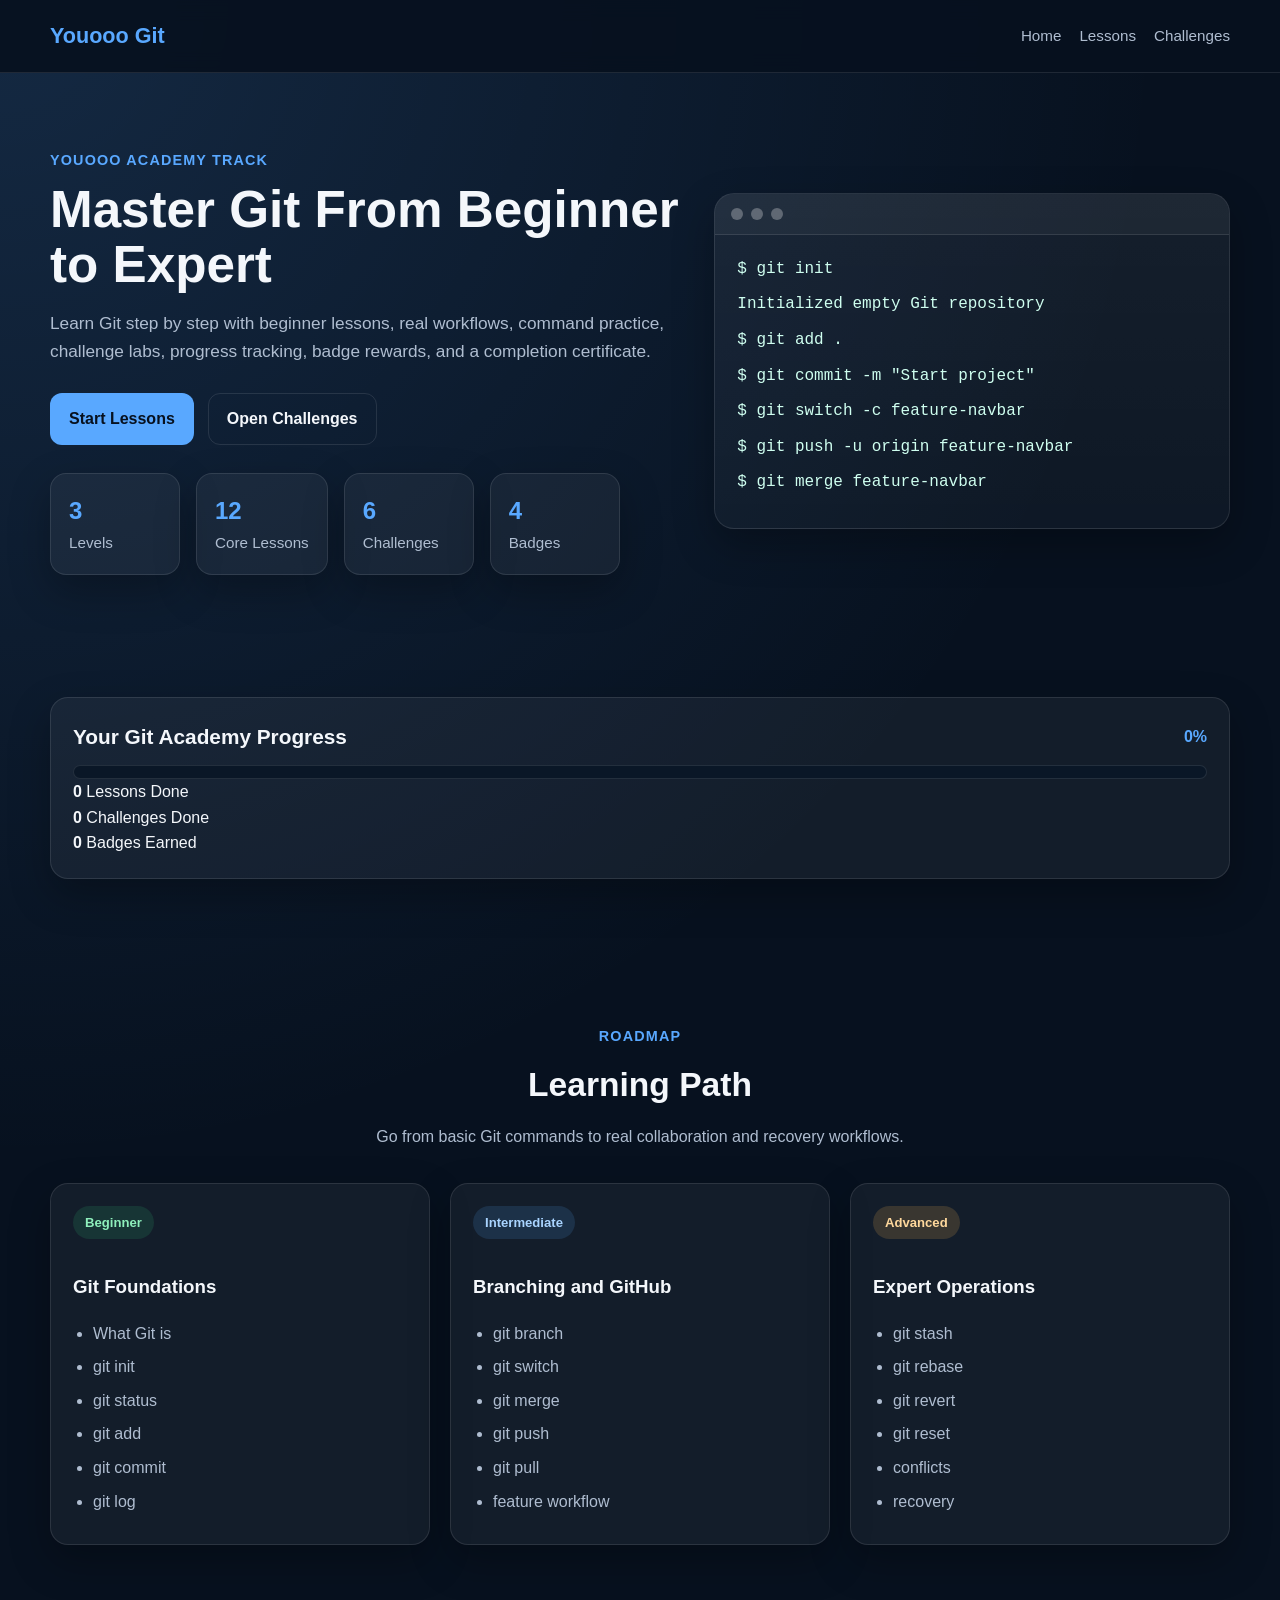
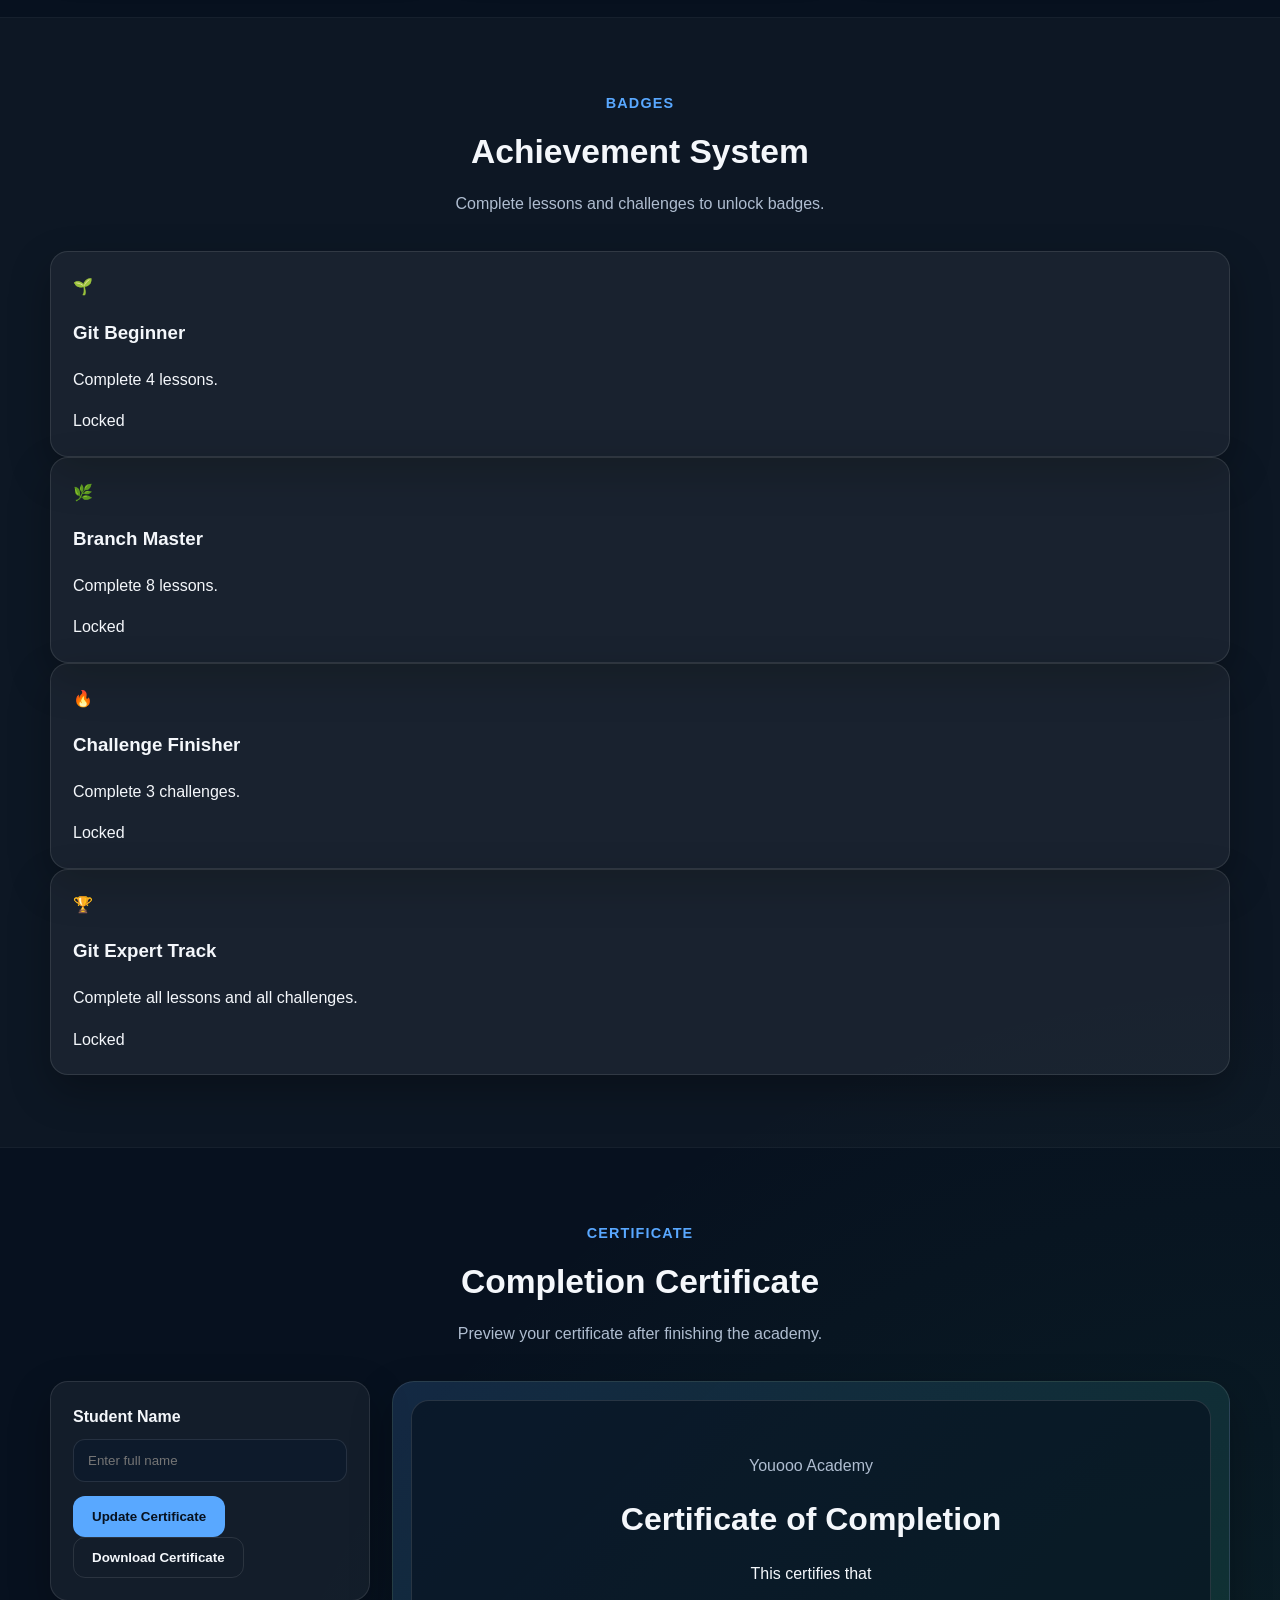
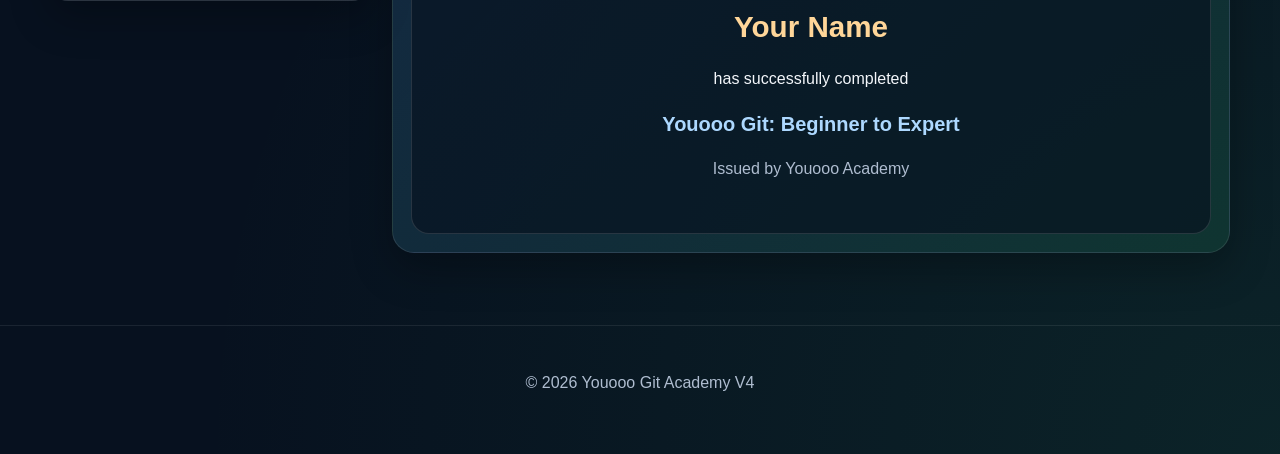
==== commit 7706d274: "Update index.html" ====
--- a/index.html
+++ b/index.html
@@ -3,113 +3,119 @@
 <head>
   <meta charset="UTF-8" />
   <meta name="viewport" content="width=device-width, initial-scale=1.0" />
-  <title>Youooo Git Academy V3</title>
-  <meta name="description" content="Learn Git from beginner to expert with Youooo Git Academy V3." />
+  <title>Youooo Git Academy V4</title>
+  <meta name="description" content="Learn Git from beginner to expert with Youooo Git Academy V4." />
   <link rel="stylesheet" href="style.css" />
 </head>
-<body>
+<body data-page="home">
   <header class="site-header">
     <div class="container header-wrap">
-      <a href="#home" class="brand">Youooo Git</a>
+      <a href="index.html" class="brand">Youooo Git</a>
 
       <button id="menuToggle" class="menu-toggle" aria-label="Open menu">☰</button>
 
       <nav id="mainNav" class="main-nav">
-        <a href="#home">Home</a>
-        <a href="#roadmap">Roadmap</a>
-        <a href="#lessons">Lessons</a>
-        <a href="#dictionary">Dictionary</a>
-        <a href="#workflow">Workflow</a>
-        <a href="#practice">Practice</a>
-        <a href="#exam">Exam</a>
-        <a href="#certificate">Certificate</a>
+        <a href="index.html">Home</a>
+        <a href="lessons.html">Lessons</a>
+        <a href="challenges.html">Challenges</a>
       </nav>
     </div>
   </header>
 
   <main>
-    <section id="home" class="hero">
+    <section class="hero">
       <div class="container hero-grid">
-        <div class="hero-left">
-          <span class="eyebrow">Youooo Academy</span>
+        <div>
+          <span class="eyebrow">Youooo Academy Track</span>
           <h1>Master Git From Beginner to Expert</h1>
           <p class="hero-text">
-            Learn Git with guided lessons, command references, workflow training,
-            practical exercises, final assessment, and a certificate section ready
-            for Youooo Academy.
+            Learn Git step by step with beginner lessons, real workflows, command practice,
+            challenge labs, progress tracking, badge rewards, and a completion certificate.
           </p>
 
           <div class="hero-actions">
-            <a href="#lessons" class="btn btn-primary">Start Learning</a>
-            <a href="#exam" class="btn btn-secondary">Take Final Exam</a>
+            <a class="btn btn-primary" href="lessons.html">Start Lessons</a>
+            <a class="btn btn-secondary" href="challenges.html">Open Challenges</a>
           </div>
 
           <div class="hero-stats">
             <div class="stat-card">
               <strong>3</strong>
-              <span>Learning Levels</span>
-            </div>
-            <div class="stat-card">
-              <strong>25+</strong>
-              <span>Git Concepts</span>
-            </div>
-            <div class="stat-card">
-              <strong>1</strong>
-              <span>Final Certificate</span>
-            </div>
-          </div>
-        </div>
-
-        <div class="hero-right">
-          <div class="terminal-card">
-            <div class="terminal-top">
-              <span></span><span></span><span></span>
-            </div>
-            <div class="terminal-body">
-              <p>$ git init</p>
-              <p>Initialized empty Git repository</p>
-              <p>$ git add .</p>
-              <p>$ git commit -m "Build homepage"</p>
-              <p>[main 8d29f12] Build homepage</p>
-              <p>$ git switch -c feature-navbar</p>
-              <p>$ git push -u origin feature-navbar</p>
-              <p>$ git merge feature-navbar</p>
-            </div>
-          </div>
-        </div>
-      </div>
-    </section>
-
-    <section class="progress-strip">
+              <span>Levels</span>
+            </div>
+            <div class="stat-card">
+              <strong>12</strong>
+              <span>Core Lessons</span>
+            </div>
+            <div class="stat-card">
+              <strong>6</strong>
+              <span>Challenges</span>
+            </div>
+            <div class="stat-card">
+              <strong>4</strong>
+              <span>Badges</span>
+            </div>
+          </div>
+        </div>
+
+        <div class="terminal-card">
+          <div class="terminal-top">
+            <span></span><span></span><span></span>
+          </div>
+          <div class="terminal-body">
+            <p>$ git init</p>
+            <p>Initialized empty Git repository</p>
+            <p>$ git add .</p>
+            <p>$ git commit -m "Start project"</p>
+            <p>$ git switch -c feature-navbar</p>
+            <p>$ git push -u origin feature-navbar</p>
+            <p>$ git merge feature-navbar</p>
+          </div>
+        </div>
+      </div>
+    </section>
+
+    <section class="section progress-strip">
       <div class="container">
         <div class="progress-card">
           <div class="progress-top">
-            <h2>Your Learning Progress</h2>
+            <h2>Your Git Academy Progress</h2>
             <span id="progressPercent">0%</span>
           </div>
           <div class="progress-bar">
             <div id="progressFill" class="progress-fill"></div>
           </div>
-          <div class="progress-actions">
-            <button id="markAllComplete" class="btn btn-primary small-btn">Mark All Complete</button>
-            <button id="resetProgress" class="btn btn-secondary small-btn">Reset Progress</button>
-          </div>
-        </div>
-      </div>
-    </section>
-
-    <section id="roadmap" class="section">
+
+          <div class="progress-mini-grid">
+            <div class="mini-stat">
+              <strong id="lessonCount">0</strong>
+              <span>Lessons Done</span>
+            </div>
+            <div class="mini-stat">
+              <strong id="challengeCount">0</strong>
+              <span>Challenges Done</span>
+            </div>
+            <div class="mini-stat">
+              <strong id="badgeCount">0</strong>
+              <span>Badges Earned</span>
+            </div>
+          </div>
+        </div>
+      </div>
+    </section>
+
+    <section class="section">
       <div class="container">
         <div class="section-heading">
-          <span class="eyebrow">Learning Path</span>
-          <h2>Git Roadmap</h2>
-          <p>Move from local version control basics to advanced collaboration and recovery skills.</p>
+          <span class="eyebrow">Roadmap</span>
+          <h2>Learning Path</h2>
+          <p>Go from basic Git commands to real collaboration and recovery workflows.</p>
         </div>
 
         <div class="roadmap-grid">
           <article class="card">
             <div class="level-badge beginner">Beginner</div>
-            <h3>Foundations</h3>
+            <h3>Git Foundations</h3>
             <ul>
               <li>What Git is</li>
               <li>git init</li>
@@ -122,417 +128,79 @@
 
           <article class="card">
             <div class="level-badge intermediate">Intermediate</div>
-            <h3>Branches and Remotes</h3>
+            <h3>Branching and GitHub</h3>
             <ul>
               <li>git branch</li>
               <li>git switch</li>
               <li>git merge</li>
-              <li>git remote</li>
               <li>git push</li>
               <li>git pull</li>
+              <li>feature workflow</li>
             </ul>
           </article>
 
           <article class="card">
             <div class="level-badge advanced">Advanced</div>
-            <h3>Expert Workflow</h3>
+            <h3>Expert Operations</h3>
             <ul>
+              <li>git stash</li>
               <li>git rebase</li>
-              <li>git stash</li>
+              <li>git revert</li>
               <li>git reset</li>
-              <li>git revert</li>
-              <li>Conflict resolution</li>
-              <li>Recovery strategies</li>
+              <li>conflicts</li>
+              <li>recovery</li>
             </ul>
           </article>
         </div>
       </div>
     </section>
 
-    <section id="lessons" class="section alt-bg">
+    <section class="section alt-bg">
       <div class="container">
         <div class="section-heading">
-          <span class="eyebrow">Core Lessons</span>
-          <h2>Git Lessons</h2>
-          <p>Study the lessons and mark each one complete to track your progress.</p>
-        </div>
-
-        <div class="tab-buttons">
-          <button class="tab-btn active" data-tab="beginnerTab">Beginner</button>
-          <button class="tab-btn" data-tab="intermediateTab">Intermediate</button>
-          <button class="tab-btn" data-tab="advancedTab">Advanced</button>
-        </div>
-
-        <div id="beginnerTab" class="tab-panel active">
-          <div class="lesson-grid">
-            <article class="card lesson-card">
-              <div class="lesson-head">
-                <h3>1. What is Git?</h3>
-                <label><input type="checkbox" class="lesson-check" /> Complete</label>
-              </div>
-              <p>Git is a version control system that tracks file changes over time and helps teams collaborate safely.</p>
-            </article>
-
-            <article class="card lesson-card">
-              <div class="lesson-head">
-                <h3>2. Start a Repository</h3>
-                <label><input type="checkbox" class="lesson-check" /> Complete</label>
-              </div>
-              <div class="code-block">git init</div>
-              <p>Creates a new Git repository in your current folder.</p>
-            </article>
-
-            <article class="card lesson-card">
-              <div class="lesson-head">
-                <h3>3. Check Status</h3>
-                <label><input type="checkbox" class="lesson-check" /> Complete</label>
-              </div>
-              <div class="code-block">git status</div>
-              <p>Shows modified, staged, and untracked files plus the active branch.</p>
-            </article>
-
-            <article class="card lesson-card">
-              <div class="lesson-head">
-                <h3>4. Stage Files</h3>
-                <label><input type="checkbox" class="lesson-check" /> Complete</label>
-              </div>
-              <div class="code-block">git add .</div>
-              <p>Stages all changed files for the next commit.</p>
-            </article>
-
-            <article class="card lesson-card">
-              <div class="lesson-head">
-                <h3>5. Commit Work</h3>
-                <label><input type="checkbox" class="lesson-check" /> Complete</label>
-              </div>
-              <div class="code-block">git commit -m "Initial commit"</div>
-              <p>Saves a snapshot of your staged changes with a message.</p>
-            </article>
-
-            <article class="card lesson-card">
-              <div class="lesson-head">
-                <h3>6. Read History</h3>
-                <label><input type="checkbox" class="lesson-check" /> Complete</label>
-              </div>
-              <div class="code-block">git log --oneline</div>
-              <p>Shows a clean short history of previous commits.</p>
-            </article>
-          </div>
-        </div>
-
-        <div id="intermediateTab" class="tab-panel">
-          <div class="lesson-grid">
-            <article class="card lesson-card">
-              <div class="lesson-head">
-                <h3>1. Create Branches</h3>
-                <label><input type="checkbox" class="lesson-check" /> Complete</label>
-              </div>
-              <div class="code-block">git branch feature-login</div>
-              <p>Create a separate line of work without changing main.</p>
-            </article>
-
-            <article class="card lesson-card">
-              <div class="lesson-head">
-                <h3>2. Switch Branches</h3>
-                <label><input type="checkbox" class="lesson-check" /> Complete</label>
-              </div>
-              <div class="code-block">git switch feature-login</div>
-              <p>Move between branches safely.</p>
-            </article>
-
-            <article class="card lesson-card">
-              <div class="lesson-head">
-                <h3>3. Merge Changes</h3>
-                <label><input type="checkbox" class="lesson-check" /> Complete</label>
-              </div>
-              <div class="code-block">git merge feature-login</div>
-              <p>Bring branch changes into your current branch.</p>
-            </article>
-
-            <article class="card lesson-card">
-              <div class="lesson-head">
-                <h3>4. Add a Remote</h3>
-                <label><input type="checkbox" class="lesson-check" /> Complete</label>
-              </div>
-              <div class="code-block">git remote add origin https://github.com/username/repo.git</div>
-              <p>Connect your local repo to GitHub.</p>
-            </article>
-
-            <article class="card lesson-card">
-              <div class="lesson-head">
-                <h3>5. Push Code</h3>
-                <label><input type="checkbox" class="lesson-check" /> Complete</label>
-              </div>
-              <div class="code-block">git push -u origin main</div>
-              <p>Upload your local history to the remote repository.</p>
-            </article>
-
-            <article class="card lesson-card">
-              <div class="lesson-head">
-                <h3>6. Pull Updates</h3>
-                <label><input type="checkbox" class="lesson-check" /> Complete</label>
-              </div>
-              <div class="code-block">git pull origin main</div>
-              <p>Bring new remote changes into your local branch.</p>
-            </article>
-          </div>
-        </div>
-
-        <div id="advancedTab" class="tab-panel">
-          <div class="lesson-grid">
-            <article class="card lesson-card">
-              <div class="lesson-head">
-                <h3>1. Rebase</h3>
-                <label><input type="checkbox" class="lesson-check" /> Complete</label>
-              </div>
-              <div class="code-block">git rebase main</div>
-              <p>Replay your branch commits on top of the latest main for a cleaner history.</p>
-            </article>
-
-            <article class="card lesson-card">
-              <div class="lesson-head">
-                <h3>2. Stash Work</h3>
-                <label><input type="checkbox" class="lesson-check" /> Complete</label>
-              </div>
-              <div class="code-block">git stash</div>
-              <p>Temporarily save uncommitted work.</p>
-            </article>
-
-            <article class="card lesson-card">
-              <div class="lesson-head">
-                <h3>3. Restore Stash</h3>
-                <label><input type="checkbox" class="lesson-check" /> Complete</label>
-              </div>
-              <div class="code-block">git stash pop</div>
-              <p>Bring the stashed work back.</p>
-            </article>
-
-            <article class="card lesson-card">
-              <div class="lesson-head">
-                <h3>4. Revert a Commit</h3>
-                <label><input type="checkbox" class="lesson-check" /> Complete</label>
-              </div>
-              <div class="code-block">git revert &lt;commit-id&gt;</div>
-              <p>Undo a previous commit by creating a new reversing commit.</p>
-            </article>
-
-            <article class="card lesson-card">
-              <div class="lesson-head">
-                <h3>5. Reset History</h3>
-                <label><input type="checkbox" class="lesson-check" /> Complete</label>
-              </div>
-              <div class="code-block">git reset --hard HEAD~1</div>
-              <p>Move history back and discard working changes. Use carefully.</p>
-            </article>
-
-            <article class="card lesson-card">
-              <div class="lesson-head">
-                <h3>6. Resolve Conflicts</h3>
-                <label><input type="checkbox" class="lesson-check" /> Complete</label>
-              </div>
-              <div class="code-block">git add .<br>git commit -m "Resolve conflict"</div>
-              <p>After fixing conflict markers manually, stage and commit the resolved files.</p>
-            </article>
-          </div>
-        </div>
-      </div>
-    </section>
-
-    <section id="dictionary" class="section">
-      <div class="container">
+          <span class="eyebrow">Badges</span>
+          <h2>Achievement System</h2>
+          <p>Complete lessons and challenges to unlock badges.</p>
+        </div>
+
+        <div class="badges-grid">
+          <article class="card badge-card" id="badge-beginner">
+            <div class="badge-icon">🌱</div>
+            <h3>Git Beginner</h3>
+            <p>Complete 4 lessons.</p>
+            <span class="badge-status locked">Locked</span>
+          </article>
+
+          <article class="card badge-card" id="badge-branching">
+            <div class="badge-icon">🌿</div>
+            <h3>Branch Master</h3>
+            <p>Complete 8 lessons.</p>
+            <span class="badge-status locked">Locked</span>
+          </article>
+
+          <article class="card badge-card" id="badge-challenge">
+            <div class="badge-icon">🔥</div>
+            <h3>Challenge Finisher</h3>
+            <p>Complete 3 challenges.</p>
+            <span class="badge-status locked">Locked</span>
+          </article>
+
+          <article class="card badge-card" id="badge-expert">
+            <div class="badge-icon">🏆</div>
+            <h3>Git Expert Track</h3>
+            <p>Complete all lessons and all challenges.</p>
+            <span class="badge-status locked">Locked</span>
+          </article>
+        </div>
+      </div>
+    </section>
+
+    <section class="section">
+      <div class="container certificate-home-wrap">
         <div class="section-heading">
-          <span class="eyebrow">Searchable Commands</span>
-          <h2>Git Command Dictionary</h2>
-          <p>Search any command and click an item to see its meaning and use case.</p>
-        </div>
-
-        <div class="dictionary-layout">
-          <div class="dictionary-left">
-            <input id="commandSearch" type="text" placeholder="Search commands like git push, rebase, stash..." class="search-input" />
-            <div id="commandList" class="command-list"></div>
-          </div>
-
-          <div class="card dictionary-output">
-            <h3>Command Explanation</h3>
-            <div id="commandDisplay" class="code-viewer">Select a command to view details.</div>
-          </div>
-        </div>
-      </div>
-    </section>
-
-    <section id="workflow" class="section alt-bg">
-      <div class="container">
-        <div class="section-heading">
-          <span class="eyebrow">GitHub Team Flow</span>
-          <h2>Feature Branch Workflow</h2>
-          <p>This is a clean and common workflow for real projects.</p>
-        </div>
-
-        <div class="workflow-box">
-          <div class="flow-step">Pull latest main</div>
-          <div class="flow-arrow">→</div>
-          <div class="flow-step">Create branch</div>
-          <div class="flow-arrow">→</div>
-          <div class="flow-step">Build feature</div>
-          <div class="flow-arrow">→</div>
-          <div class="flow-step">Commit work</div>
-          <div class="flow-arrow">→</div>
-          <div class="flow-step">Push branch</div>
-          <div class="flow-arrow">→</div>
-          <div class="flow-step">Merge to main</div>
-        </div>
-
-        <div class="workflow-grid">
-          <article class="card">
-            <h3>Step 1</h3>
-            <div class="code-block">git switch main<br>git pull origin main</div>
-            <p>Always start from the latest main branch.</p>
-          </article>
-
-          <article class="card">
-            <h3>Step 2</h3>
-            <div class="code-block">git switch -c feature-navbar</div>
-            <p>Create your feature branch for isolated work.</p>
-          </article>
-
-          <article class="card">
-            <h3>Step 3</h3>
-            <div class="code-block">git add .<br>git commit -m "Build navbar"</div>
-            <p>Save progress in small clear commits.</p>
-          </article>
-
-          <article class="card">
-            <h3>Step 4</h3>
-            <div class="code-block">git push -u origin feature-navbar</div>
-            <p>Push your feature branch to GitHub.</p>
-          </article>
-
-          <article class="card">
-            <h3>Step 5</h3>
-            <div class="code-block">git switch main<br>git merge feature-navbar</div>
-            <p>Merge completed work into main.</p>
-          </article>
-
-          <article class="card">
-            <h3>Step 6</h3>
-            <div class="code-block">git push origin main</div>
-            <p>Publish the updated main branch.</p>
-          </article>
-        </div>
-      </div>
-    </section>
-
-    <section id="practice" class="section">
-      <div class="container">
-        <div class="section-heading">
-          <span class="eyebrow">Daily Practice</span>
-          <h2>Hands-On Git Tasks</h2>
-          <p>Use these mini-projects to become confident with real Git work.</p>
-        </div>
-
-        <div class="practice-grid">
-          <article class="card">
-            <h3>Practice 1: First Repository</h3>
-            <p>Create a repo, add a README, make two commits, and view the history.</p>
-            <span class="practice-tag beginner">Beginner</span>
-          </article>
-
-          <article class="card">
-            <h3>Practice 2: Feature Branch</h3>
-            <p>Create a feature branch, change a file, commit the change, and merge it into main.</p>
-            <span class="practice-tag intermediate">Intermediate</span>
-          </article>
-
-          <article class="card">
-            <h3>Practice 3: GitHub Sync</h3>
-            <p>Push a local repository to GitHub, clone it somewhere else, and pull new changes.</p>
-            <span class="practice-tag intermediate">Intermediate</span>
-          </article>
-
-          <article class="card">
-            <h3>Practice 4: Conflict Lab</h3>
-            <p>Edit the same file on two branches, create a merge conflict, then resolve it manually.</p>
-            <span class="practice-tag advanced">Advanced</span>
-          </article>
-        </div>
-      </div>
-    </section>
-
-    <section id="exam" class="section alt-bg">
-      <div class="container">
-        <div class="section-heading">
-          <span class="eyebrow">Assessment</span>
-          <h2>Final Git Exam</h2>
-          <p>Select your answers and check your score with feedback.</p>
-        </div>
-
-        <div class="card exam-box">
-          <div class="question">
-            <p>1. Which command starts a new Git repository?</p>
-            <button class="answer-btn">git push</button>
-            <button class="answer-btn correct">git init</button>
-            <button class="answer-btn">git merge</button>
-          </div>
-
-          <div class="question">
-            <p>2. Which command shows current branch, staged files, and modified files?</p>
-            <button class="answer-btn correct">git status</button>
-            <button class="answer-btn">git remote</button>
-            <button class="answer-btn">git log</button>
-          </div>
-
-          <div class="question">
-            <p>3. Which command creates a new branch named feature-ui?</p>
-            <button class="answer-btn">git stash feature-ui</button>
-            <button class="answer-btn correct">git branch feature-ui</button>
-            <button class="answer-btn">git revert feature-ui</button>
-          </div>
-
-          <div class="question">
-            <p>4. Which command uploads commits to GitHub?</p>
-            <button class="answer-btn">git add .</button>
-            <button class="answer-btn">git switch main</button>
-            <button class="answer-btn correct">git push</button>
-          </div>
-
-          <div class="question">
-            <p>5. Which command safely undoes a commit with a new commit?</p>
-            <button class="answer-btn">git reset --hard</button>
-            <button class="answer-btn correct">git revert</button>
-            <button class="answer-btn">git branch</button>
-          </div>
-
-          <div class="question">
-            <p>6. Which command temporarily saves unfinished local changes?</p>
-            <button class="answer-btn correct">git stash</button>
-            <button class="answer-btn">git pull</button>
-            <button class="answer-btn">git remote add</button>
-          </div>
-
-          <div class="question">
-            <p>7. Which command replays branch commits on top of main?</p>
-            <button class="answer-btn">git merge main</button>
-            <button class="answer-btn correct">git rebase main</button>
-            <button class="answer-btn">git status</button>
-          </div>
-
-          <div class="exam-actions">
-            <button id="checkExam" class="btn btn-primary">Check Score</button>
-            <button id="resetExam" class="btn btn-secondary">Reset</button>
-          </div>
-
-          <div id="examResult" class="exam-result"></div>
-          <div id="examBreakdown" class="exam-breakdown"></div>
-        </div>
-      </div>
-    </section>
-
-    <section id="certificate" class="section">
-      <div class="container">
-        <div class="section-heading">
-          <span class="eyebrow">Completion</span>
-          <h2>Certificate Generator</h2>
-          <p>Enter your name and download the certificate preview as an image.</p>
+          <span class="eyebrow">Certificate</span>
+          <h2>Completion Certificate</h2>
+          <p>Preview your certificate after finishing the academy.</p>
         </div>
 
         <div class="certificate-wrap">
@@ -561,7 +229,7 @@
 
   <footer class="site-footer">
     <div class="container">
-      <p>© 2026 Youooo Git Academy V3</p>
+      <p>© 2026 Youooo Git Academy V4</p>
     </div>
   </footer>
 
--- a/style.css
+++ b/style.css
@@ -4,14 +4,14 @@
   --panel: rgba(255, 255, 255, 0.05);
   --panel-strong: rgba(255, 255, 255, 0.08);
   --border: rgba(255, 255, 255, 0.1);
-  --text: #f3f7ff;
-  --muted: #a9b7cc;
-  --primary: #4da3ff;
-  --primary-dark: #277de0;
-  --success: #29c47a;
-  --warning: #ffb84d;
-  --danger: #ff6b6b;
-  --shadow: 0 14px 40px rgba(0, 0, 0, 0.28);
+  --text: #f4f7fb;
+  --muted: #afbdd0;
+  --primary: #59a8ff;
+  --primary-2: #7ec0ff;
+  --success: #35c77b;
+  --warning: #ffbb55;
+  --danger: #ff7272;
+  --shadow: 0 16px 40px rgba(0, 0, 0, 0.28);
   --radius: 18px;
 }
 
@@ -27,8 +27,8 @@
   margin: 0;
   font-family: Arial, Helvetica, sans-serif;
   background:
-    radial-gradient(circle at top left, rgba(77, 163, 255, 0.16), transparent 28%),
-    radial-gradient(circle at bottom right, rgba(41, 196, 122, 0.12), transparent 24%),
+    radial-gradient(circle at top left, rgba(89,168,255,0.16), transparent 30%),
+    radial-gradient(circle at bottom right, rgba(53,199,123,0.10), transparent 28%),
     var(--bg);
   color: var(--text);
   line-height: 1.6;
@@ -54,10 +54,10 @@
 }
 
 .header-wrap {
+  min-height: 72px;
   display: flex;
   align-items: center;
   justify-content: space-between;
-  min-height: 72px;
   gap: 20px;
 }
 
@@ -69,8 +69,8 @@
 
 .main-nav {
   display: flex;
+  flex-wrap: wrap;
   gap: 18px;
-  flex-wrap: wrap;
 }
 
 .main-nav a {
@@ -79,7 +79,7 @@
 }
 
 .main-nav a:hover {
-  color: #ffffff;
+  color: #fff;
 }
 
 .menu-toggle {
@@ -93,12 +93,12 @@
 }
 
 .hero {
-  padding: 72px 0 48px;
+  padding: 74px 0 50px;
 }
 
 .hero-grid {
   display: grid;
-  grid-template-columns: 1.15fr 0.85fr;
+  grid-template-columns: 1.1fr 0.9fr;
   gap: 34px;
   align-items: center;
 }
@@ -114,9 +114,9 @@
 }
 
 .hero h1 {
+  margin: 0 0 16px;
   font-size: clamp(2.2rem, 4vw, 4rem);
-  line-height: 1.1;
-  margin: 0 0 16px;
+  line-height: 1.08;
 }
 
 .hero-text {
@@ -129,19 +129,21 @@
   display: flex;
   gap: 14px;
   flex-wrap: wrap;
-  margin: 28px 0 30px;
+  margin: 28px 0 28px;
 }
 
 .btn {
-  display: inline-flex;
-  align-items: center;
-  justify-content: center;
+  border: 1px solid transparent;
+  border-radius: 12px;
   padding: 12px 18px;
-  border-radius: 12px;
-  border: 1px solid transparent;
   cursor: pointer;
   font-weight: 700;
   transition: 0.2s ease;
+}
+
+.small-btn {
+  padding: 10px 14px;
+  font-size: 0.92rem;
 }
 
 .btn-primary {
@@ -150,7 +152,7 @@
 }
 
 .btn-primary:hover {
-  background: #7abaff;
+  background: var(--primary-2);
 }
 
 .btn-secondary {
@@ -180,7 +182,7 @@
 
 .stat-card strong {
   display: block;
-  font-size: 1.4rem;
+  font-size: 1.5rem;
   color: var(--primary);
 }
 
@@ -190,10 +192,10 @@
 }
 
 .terminal-card {
-  background: linear-gradient(180deg, rgba(255,255,255,0.06), rgba(255,255,255,0.03));
   border: 1px solid var(--border);
   border-radius: 20px;
   overflow: hidden;
+  background: linear-gradient(180deg, rgba(255,255,255,0.06), rgba(255,255,255,0.03));
   box-shadow: var(--shadow);
 }
 
@@ -213,22 +215,75 @@
 }
 
 .terminal-body {
+  min-height: 280px;
   padding: 22px;
+  color: #cffff0;
   font-family: "Courier New", monospace;
-  color: #c9ffe2;
-  min-height: 280px;
 }
 
 .terminal-body p {
   margin: 0 0 10px;
 }
 
+.progress-strip {
+  padding-bottom: 12px;
+}
+
+.progress-card {
+  background: var(--panel);
+  border: 1px solid var(--border);
+  border-radius: 18px;
+  padding: 22px;
+  box-shadow: var(--shadow);
+}
+
+.progress-top {
+  display: flex;
+  align-items: center;
+  justify-content: space-between;
+  gap: 14px;
+  margin-bottom: 12px;
+}
+
+.progress-top h2 {
+  margin: 0;
+  font-size: 1.3rem;
+}
+
+.progress-top span {
+  color: var(--primary);
+  font-weight: 800;
+}
+
+.progress-bar {
+  width: 100%;
+  height: 14px;
+  border-radius: 999px;
+  background: #0a1727;
+  overflow: hidden;
+  border: 1px solid var(--border);
+}
+
+.progress-fill {
+  height: 100%;
+  width: 0%;
+  background: linear-gradient(90deg, var(--primary), var(--success));
+  transition: width 0.25s ease;
+}
+
+.progress-actions {
+  display: flex;
+  gap: 12px;
+  flex-wrap: wrap;
+  margin-top: 16px;
+}
+
 .section {
   padding: 72px 0;
 }
 
 .alt-bg {
-  background: rgba(255, 255, 255, 0.025);
+  background: rgba(255,255,255,0.025);
   border-top: 1px solid rgba(255,255,255,0.04);
   border-bottom: 1px solid rgba(255,255,255,0.04);
 }
@@ -260,7 +315,7 @@
 .roadmap-grid,
 .lesson-grid,
 .workflow-grid,
-.project-grid {
+.practice-grid {
   display: grid;
   gap: 20px;
 }
@@ -269,55 +324,45 @@
   grid-template-columns: repeat(3, 1fr);
 }
 
-.lesson-grid {
+.lesson-grid,
+.workflow-grid,
+.practice-grid {
   grid-template-columns: repeat(2, 1fr);
 }
 
-.workflow-grid,
-.project-grid {
-  grid-template-columns: repeat(2, 1fr);
-}
-
-.roadmap-card h3,
-.lesson-card h3,
-.project-card h3 {
-  margin-top: 0;
-  margin-bottom: 10px;
-}
-
-.roadmap-card ul {
+.level-badge,
+.practice-tag {
+  display: inline-block;
+  margin-bottom: 14px;
+  padding: 6px 12px;
+  border-radius: 999px;
+  font-size: 0.82rem;
+  font-weight: 700;
+}
+
+.beginner {
+  background: rgba(53,199,123,0.14);
+  color: #8ef0bc;
+}
+
+.intermediate {
+  background: rgba(89,168,255,0.14);
+  color: #a9d4ff;
+}
+
+.advanced {
+  background: rgba(255,187,85,0.16);
+  color: #ffd89c;
+}
+
+.roadmap-grid ul {
   padding-left: 20px;
   margin: 0;
 }
 
-.roadmap-card li {
+.roadmap-grid li {
   margin-bottom: 8px;
   color: var(--muted);
-}
-
-.level-badge,
-.project-level {
-  display: inline-block;
-  margin-bottom: 14px;
-  font-size: 0.82rem;
-  font-weight: 700;
-  border-radius: 999px;
-  padding: 6px 12px;
-}
-
-.beginner {
-  background: rgba(41, 196, 122, 0.14);
-  color: #8cf0bd;
-}
-
-.intermediate {
-  background: rgba(77, 163, 255, 0.14);
-  color: #9ccfff;
-}
-
-.advanced {
-  background: rgba(255, 184, 77, 0.16);
-  color: #ffd391;
 }
 
 .tab-buttons {
@@ -352,11 +397,30 @@
   display: block;
 }
 
+.lesson-head {
+  display: flex;
+  align-items: center;
+  justify-content: space-between;
+  gap: 12px;
+  margin-bottom: 10px;
+}
+
+.lesson-head h3 {
+  margin: 0;
+  font-size: 1.1rem;
+}
+
+.lesson-head label {
+  color: var(--muted);
+  font-size: 0.92rem;
+  white-space: nowrap;
+}
+
 .code-block {
   margin: 12px 0;
   background: #03101c;
-  border: 1px solid rgba(77, 163, 255, 0.2);
-  color: #8dd2ff;
+  border: 1px solid rgba(89,168,255,0.2);
+  color: #95d1ff;
   border-radius: 12px;
   padding: 14px;
   font-family: "Courier New", monospace;
@@ -364,15 +428,34 @@
   white-space: pre-wrap;
 }
 
-.command-layout {
+.dictionary-layout {
   display: grid;
-  grid-template-columns: 320px 1fr;
+  grid-template-columns: 340px 1fr;
   gap: 20px;
+}
+
+.dictionary-left {
+  display: grid;
+  gap: 14px;
+  align-content: start;
+}
+
+.search-input {
+  width: 100%;
+  padding: 13px 14px;
+  border-radius: 12px;
+  border: 1px solid var(--border);
+  background: #0d1a2b;
+  color: var(--text);
+  outline: none;
 }
 
 .command-list {
   display: grid;
   gap: 10px;
+  max-height: 430px;
+  overflow-y: auto;
+  padding-right: 4px;
 }
 
 .command-btn {
@@ -388,21 +471,21 @@
 
 .command-btn:hover,
 .command-btn.active {
-  background: rgba(77, 163, 255, 0.14);
-  border-color: rgba(77, 163, 255, 0.34);
-}
-
-.command-output h3 {
+  background: rgba(89,168,255,0.14);
+  border-color: rgba(89,168,255,0.32);
+}
+
+.dictionary-output h3 {
   margin-top: 0;
 }
 
 .code-viewer {
-  min-height: 320px;
+  min-height: 330px;
   background: #03101c;
-  border: 1px solid rgba(77, 163, 255, 0.16);
+  border: 1px solid rgba(89,168,255,0.16);
   border-radius: 14px;
   padding: 18px;
-  color: #d5f0ff;
+  color: #d7efff;
   font-family: "Courier New", monospace;
   white-space: pre-wrap;
 }
@@ -433,13 +516,8 @@
   font-weight: 900;
 }
 
-.project-level {
-  margin-top: 10px;
-  margin-bottom: 0;
-}
-
 .exam-box {
-  max-width: 860px;
+  max-width: 900px;
   margin: 0 auto;
 }
 
@@ -485,7 +563,13 @@
   margin-top: 18px;
   font-size: 1.05rem;
   font-weight: 700;
-  color: #9ccfff;
+  color: #aad4ff;
+}
+
+.exam-breakdown {
+  margin-top: 10px;
+  color: var(--muted);
+  white-space: pre-line;
 }
 
 .certificate-wrap {
@@ -512,7 +596,7 @@
 }
 
 .certificate-preview {
-  background: linear-gradient(135deg, rgba(77, 163, 255, 0.16), rgba(41, 196, 122, 0.12));
+  background: linear-gradient(135deg, rgba(89,168,255,0.16), rgba(53,199,123,0.12));
   border: 1px solid var(--border);
   border-radius: 22px;
   padding: 18px;
@@ -520,7 +604,7 @@
 }
 
 .certificate-inner {
-  background: rgba(7, 17, 31, 0.65);
+  background: rgba(7, 17, 31, 0.66);
   border: 1px solid rgba(255,255,255,0.12);
   border-radius: 18px;
   padding: 36px 24px;
@@ -534,14 +618,14 @@
 
 .certificate-inner h4 {
   margin: 14px 0;
-  font-size: 1.8rem;
-  color: #ffd391;
+  font-size: 1.85rem;
+  color: #ffd699;
 }
 
 .certificate-inner h5 {
   margin: 14px 0;
   font-size: 1.25rem;
-  color: #9ccfff;
+  color: #add8ff;
 }
 
 .cert-top,
@@ -560,9 +644,9 @@
   .hero-grid,
   .roadmap-grid,
   .lesson-grid,
-  .command-layout,
+  .dictionary-layout,
   .workflow-grid,
-  .project-grid,
+  .practice-grid,
   .certificate-wrap {
     grid-template-columns: 1fr;
   }
@@ -590,7 +674,7 @@
   }
 
   .hero {
-    padding-top: 40px;
+    padding-top: 42px;
   }
 
   .section {
@@ -600,4 +684,14 @@
   .section-heading h2 {
     font-size: 1.8rem;
   }
-}
+
+  .progress-top {
+    flex-direction: column;
+    align-items: flex-start;
+  }
+
+  .lesson-head {
+    flex-direction: column;
+    align-items: flex-start;
+  }
+}
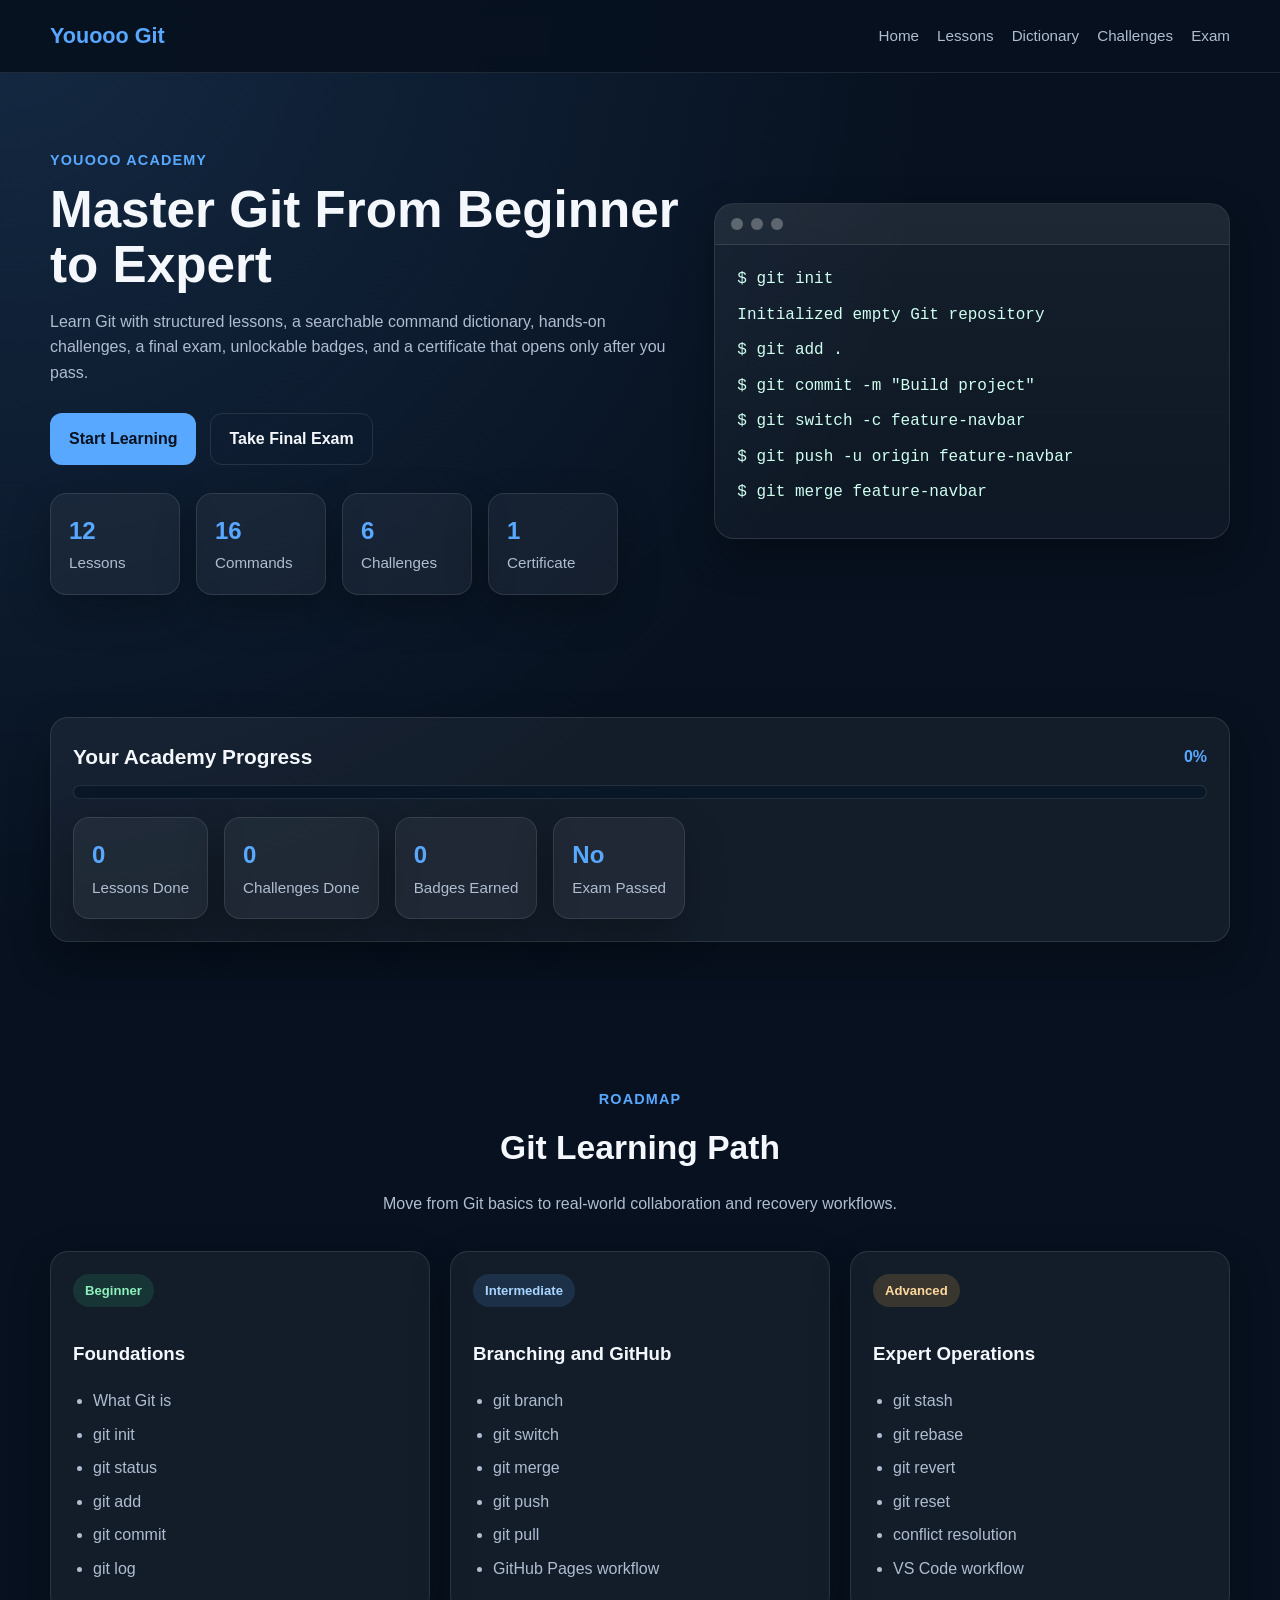
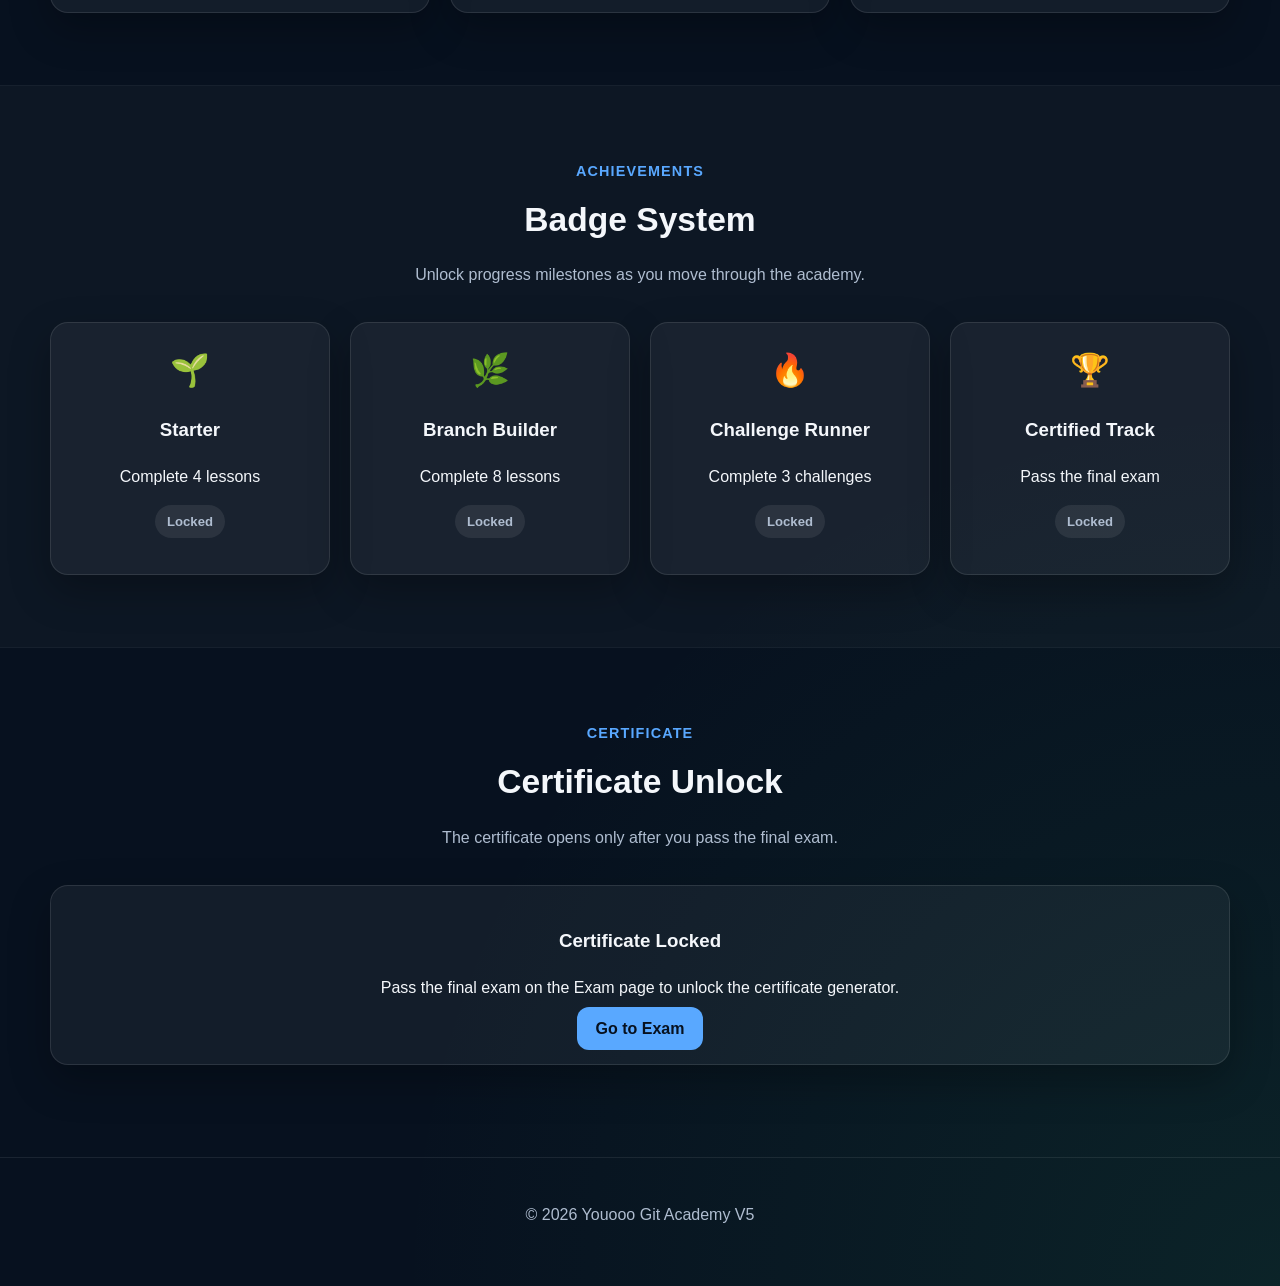
==== commit 5c67f82b: "Upgrade index.html to Youooo Git Academy V5" ====
--- a/index.html
+++ b/index.html
@@ -3,8 +3,8 @@
 <head>
   <meta charset="UTF-8" />
   <meta name="viewport" content="width=device-width, initial-scale=1.0" />
-  <title>Youooo Git Academy V4</title>
-  <meta name="description" content="Learn Git from beginner to expert with Youooo Git Academy V4." />
+  <title>Youooo Git Academy V5</title>
+  <meta name="description" content="Learn Git from beginner to expert with Youooo Git Academy V5." />
   <link rel="stylesheet" href="style.css" />
 </head>
 <body data-page="home">
@@ -17,7 +17,9 @@
       <nav id="mainNav" class="main-nav">
         <a href="index.html">Home</a>
         <a href="lessons.html">Lessons</a>
+        <a href="dictionary.html">Dictionary</a>
         <a href="challenges.html">Challenges</a>
+        <a href="exam.html">Exam</a>
       </nav>
     </div>
   </header>
@@ -26,34 +28,35 @@
     <section class="hero">
       <div class="container hero-grid">
         <div>
-          <span class="eyebrow">Youooo Academy Track</span>
+          <span class="eyebrow">Youooo Academy</span>
           <h1>Master Git From Beginner to Expert</h1>
           <p class="hero-text">
-            Learn Git step by step with beginner lessons, real workflows, command practice,
-            challenge labs, progress tracking, badge rewards, and a completion certificate.
+            Learn Git with structured lessons, a searchable command dictionary,
+            hands-on challenges, a final exam, unlockable badges, and a certificate
+            that opens only after you pass.
           </p>
 
           <div class="hero-actions">
-            <a class="btn btn-primary" href="lessons.html">Start Lessons</a>
-            <a class="btn btn-secondary" href="challenges.html">Open Challenges</a>
+            <a class="btn btn-primary" href="lessons.html">Start Learning</a>
+            <a class="btn btn-secondary" href="exam.html">Take Final Exam</a>
           </div>
 
           <div class="hero-stats">
             <div class="stat-card">
-              <strong>3</strong>
-              <span>Levels</span>
-            </div>
-            <div class="stat-card">
               <strong>12</strong>
-              <span>Core Lessons</span>
+              <span>Lessons</span>
+            </div>
+            <div class="stat-card">
+              <strong>16</strong>
+              <span>Commands</span>
             </div>
             <div class="stat-card">
               <strong>6</strong>
               <span>Challenges</span>
             </div>
             <div class="stat-card">
-              <strong>4</strong>
-              <span>Badges</span>
+              <strong>1</strong>
+              <span>Certificate</span>
             </div>
           </div>
         </div>
@@ -66,7 +69,7 @@
             <p>$ git init</p>
             <p>Initialized empty Git repository</p>
             <p>$ git add .</p>
-            <p>$ git commit -m "Start project"</p>
+            <p>$ git commit -m "Build project"</p>
             <p>$ git switch -c feature-navbar</p>
             <p>$ git push -u origin feature-navbar</p>
             <p>$ git merge feature-navbar</p>
@@ -79,9 +82,10 @@
       <div class="container">
         <div class="progress-card">
           <div class="progress-top">
-            <h2>Your Git Academy Progress</h2>
+            <h2>Your Academy Progress</h2>
             <span id="progressPercent">0%</span>
           </div>
+
           <div class="progress-bar">
             <div id="progressFill" class="progress-fill"></div>
           </div>
@@ -99,6 +103,10 @@
               <strong id="badgeCount">0</strong>
               <span>Badges Earned</span>
             </div>
+            <div class="mini-stat">
+              <strong id="examStatus">No</strong>
+              <span>Exam Passed</span>
+            </div>
           </div>
         </div>
       </div>
@@ -108,14 +116,14 @@
       <div class="container">
         <div class="section-heading">
           <span class="eyebrow">Roadmap</span>
-          <h2>Learning Path</h2>
-          <p>Go from basic Git commands to real collaboration and recovery workflows.</p>
+          <h2>Git Learning Path</h2>
+          <p>Move from Git basics to real-world collaboration and recovery workflows.</p>
         </div>
 
         <div class="roadmap-grid">
           <article class="card">
             <div class="level-badge beginner">Beginner</div>
-            <h3>Git Foundations</h3>
+            <h3>Foundations</h3>
             <ul>
               <li>What Git is</li>
               <li>git init</li>
@@ -135,7 +143,7 @@
               <li>git merge</li>
               <li>git push</li>
               <li>git pull</li>
-              <li>feature workflow</li>
+              <li>GitHub Pages workflow</li>
             </ul>
           </article>
 
@@ -147,8 +155,8 @@
               <li>git rebase</li>
               <li>git revert</li>
               <li>git reset</li>
-              <li>conflicts</li>
-              <li>recovery</li>
+              <li>conflict resolution</li>
+              <li>VS Code workflow</li>
             </ul>
           </article>
         </div>
@@ -158,52 +166,58 @@
     <section class="section alt-bg">
       <div class="container">
         <div class="section-heading">
-          <span class="eyebrow">Badges</span>
-          <h2>Achievement System</h2>
-          <p>Complete lessons and challenges to unlock badges.</p>
+          <span class="eyebrow">Achievements</span>
+          <h2>Badge System</h2>
+          <p>Unlock progress milestones as you move through the academy.</p>
         </div>
 
         <div class="badges-grid">
-          <article class="card badge-card" id="badge-beginner">
+          <article class="card badge-card">
             <div class="badge-icon">🌱</div>
-            <h3>Git Beginner</h3>
-            <p>Complete 4 lessons.</p>
-            <span class="badge-status locked">Locked</span>
-          </article>
-
-          <article class="card badge-card" id="badge-branching">
+            <h3>Starter</h3>
+            <p>Complete 4 lessons</p>
+            <span id="badge-starter" class="badge-status locked">Locked</span>
+          </article>
+
+          <article class="card badge-card">
             <div class="badge-icon">🌿</div>
-            <h3>Branch Master</h3>
-            <p>Complete 8 lessons.</p>
-            <span class="badge-status locked">Locked</span>
-          </article>
-
-          <article class="card badge-card" id="badge-challenge">
+            <h3>Branch Builder</h3>
+            <p>Complete 8 lessons</p>
+            <span id="badge-branch" class="badge-status locked">Locked</span>
+          </article>
+
+          <article class="card badge-card">
             <div class="badge-icon">🔥</div>
-            <h3>Challenge Finisher</h3>
-            <p>Complete 3 challenges.</p>
-            <span class="badge-status locked">Locked</span>
-          </article>
-
-          <article class="card badge-card" id="badge-expert">
+            <h3>Challenge Runner</h3>
+            <p>Complete 3 challenges</p>
+            <span id="badge-challenge" class="badge-status locked">Locked</span>
+          </article>
+
+          <article class="card badge-card">
             <div class="badge-icon">🏆</div>
-            <h3>Git Expert Track</h3>
-            <p>Complete all lessons and all challenges.</p>
-            <span class="badge-status locked">Locked</span>
+            <h3>Certified Track</h3>
+            <p>Pass the final exam</p>
+            <span id="badge-certified" class="badge-status locked">Locked</span>
           </article>
         </div>
       </div>
     </section>
 
     <section class="section">
-      <div class="container certificate-home-wrap">
+      <div class="container">
         <div class="section-heading">
           <span class="eyebrow">Certificate</span>
-          <h2>Completion Certificate</h2>
-          <p>Preview your certificate after finishing the academy.</p>
-        </div>
-
-        <div class="certificate-wrap">
+          <h2>Certificate Unlock</h2>
+          <p>The certificate opens only after you pass the final exam.</p>
+        </div>
+
+        <div id="certificateLockedBox" class="card lock-box center-box">
+          <h3>Certificate Locked</h3>
+          <p>Pass the final exam on the Exam page to unlock the certificate generator.</p>
+          <a class="btn btn-primary" href="exam.html">Go to Exam</a>
+        </div>
+
+        <div id="certificateUnlockedBox" class="certificate-wrap locked-content locked">
           <div class="card certificate-form-box">
             <label for="studentName">Student Name</label>
             <input type="text" id="studentName" placeholder="Enter full name" />
@@ -229,7 +243,7 @@
 
   <footer class="site-footer">
     <div class="container">
-      <p>© 2026 Youooo Git Academy V4</p>
+      <p>© 2026 Youooo Git Academy V5</p>
     </div>
   </footer>
 
--- a/style.css
+++ b/style.css
@@ -2,15 +2,13 @@
   --bg: #07111f;
   --bg-soft: #0d1a2b;
   --panel: rgba(255, 255, 255, 0.05);
-  --panel-strong: rgba(255, 255, 255, 0.08);
   --border: rgba(255, 255, 255, 0.1);
   --text: #f4f7fb;
   --muted: #afbdd0;
   --primary: #59a8ff;
-  --primary-2: #7ec0ff;
-  --success: #35c77b;
+  --primary-2: #84c5ff;
+  --success: #33c47a;
   --warning: #ffbb55;
-  --danger: #ff7272;
   --shadow: 0 16px 40px rgba(0, 0, 0, 0.28);
   --radius: 18px;
 }
@@ -28,7 +26,7 @@
   font-family: Arial, Helvetica, sans-serif;
   background:
     radial-gradient(circle at top left, rgba(89,168,255,0.16), transparent 30%),
-    radial-gradient(circle at bottom right, rgba(53,199,123,0.10), transparent 28%),
+    radial-gradient(circle at bottom right, rgba(51,196,122,0.10), transparent 28%),
     var(--bg);
   color: var(--text);
   line-height: 1.6;
@@ -37,6 +35,10 @@
 a {
   color: inherit;
   text-decoration: none;
+}
+
+code {
+  color: #9fd4ff;
 }
 
 .container {
@@ -101,6 +103,17 @@
   grid-template-columns: 1.1fr 0.9fr;
   gap: 34px;
   align-items: center;
+}
+
+.page-hero {
+  padding: 56px 0 20px;
+}
+
+.small-hero h1,
+.hero h1 {
+  margin: 0 0 16px;
+  font-size: clamp(2.2rem, 4vw, 4rem);
+  line-height: 1.08;
 }
 
 .eyebrow {
@@ -113,23 +126,17 @@
   letter-spacing: 0.08em;
 }
 
-.hero h1 {
-  margin: 0 0 16px;
-  font-size: clamp(2.2rem, 4vw, 4rem);
-  line-height: 1.08;
-}
-
-.hero-text {
-  color: var(--muted);
-  font-size: 1.08rem;
-  max-width: 640px;
+.hero-text,
+.page-hero p,
+.section-heading p {
+  color: var(--muted);
 }
 
 .hero-actions {
   display: flex;
   gap: 14px;
   flex-wrap: wrap;
-  margin: 28px 0 28px;
+  margin: 28px 0;
 }
 
 .btn {
@@ -141,11 +148,6 @@
   transition: 0.2s ease;
 }
 
-.small-btn {
-  padding: 10px 14px;
-  font-size: 0.92rem;
-}
-
 .btn-primary {
   background: var(--primary);
   color: #07111f;
@@ -165,13 +167,15 @@
   background: var(--panel);
 }
 
-.hero-stats {
+.hero-stats,
+.progress-mini-grid {
   display: flex;
   gap: 16px;
   flex-wrap: wrap;
 }
 
-.stat-card {
+.stat-card,
+.mini-stat {
   min-width: 130px;
   background: var(--panel);
   border: 1px solid var(--border);
@@ -180,13 +184,15 @@
   box-shadow: var(--shadow);
 }
 
-.stat-card strong {
+.stat-card strong,
+.mini-stat strong {
   display: block;
   font-size: 1.5rem;
   color: var(--primary);
 }
 
-.stat-card span {
+.stat-card span,
+.mini-stat span {
   color: var(--muted);
   font-size: 0.95rem;
 }
@@ -225,14 +231,36 @@
   margin: 0 0 10px;
 }
 
-.progress-strip {
-  padding-bottom: 12px;
-}
-
-.progress-card {
+.section {
+  padding: 72px 0;
+}
+
+.alt-bg {
+  background: rgba(255,255,255,0.025);
+  border-top: 1px solid rgba(255,255,255,0.04);
+  border-bottom: 1px solid rgba(255,255,255,0.04);
+}
+
+.section-heading {
+  text-align: center;
+  margin-bottom: 34px;
+}
+
+.section-heading h2 {
+  margin: 0 0 12px;
+  font-size: 2.1rem;
+}
+
+.extra-top {
+  margin-top: 40px;
+}
+
+.card,
+.progress-card,
+.lock-box {
   background: var(--panel);
   border: 1px solid var(--border);
-  border-radius: 18px;
+  border-radius: var(--radius);
   padding: 22px;
   box-shadow: var(--shadow);
 }
@@ -262,6 +290,7 @@
   background: #0a1727;
   overflow: hidden;
   border: 1px solid var(--border);
+  margin-bottom: 18px;
 }
 
 .progress-fill {
@@ -271,67 +300,40 @@
   transition: width 0.25s ease;
 }
 
-.progress-actions {
-  display: flex;
-  gap: 12px;
-  flex-wrap: wrap;
-  margin-top: 16px;
-}
-
-.section {
-  padding: 72px 0;
-}
-
-.alt-bg {
-  background: rgba(255,255,255,0.025);
-  border-top: 1px solid rgba(255,255,255,0.04);
-  border-bottom: 1px solid rgba(255,255,255,0.04);
-}
-
-.section-heading {
-  text-align: center;
-  margin-bottom: 34px;
-}
-
-.section-heading h2 {
-  margin: 0 0 12px;
-  font-size: 2.1rem;
-}
-
-.section-heading p {
-  margin: 0 auto;
-  max-width: 760px;
-  color: var(--muted);
-}
-
-.card {
-  background: var(--panel);
-  border: 1px solid var(--border);
-  border-radius: var(--radius);
-  padding: 22px;
-  box-shadow: var(--shadow);
-}
-
 .roadmap-grid,
 .lesson-grid,
-.workflow-grid,
-.practice-grid {
+.practice-grid,
+.badges-grid {
   display: grid;
   gap: 20px;
 }
 
+.roadmap-grid,
+.badges-grid {
+  grid-template-columns: repeat(4, 1fr);
+}
+
 .roadmap-grid {
   grid-template-columns: repeat(3, 1fr);
 }
 
 .lesson-grid,
-.workflow-grid,
 .practice-grid {
   grid-template-columns: repeat(2, 1fr);
 }
 
+.roadmap-grid ul {
+  padding-left: 20px;
+  margin: 0;
+}
+
+.roadmap-grid li {
+  margin-bottom: 8px;
+  color: var(--muted);
+}
+
 .level-badge,
-.practice-tag {
+.badge-status {
   display: inline-block;
   margin-bottom: 14px;
   padding: 6px 12px;
@@ -341,7 +343,7 @@
 }
 
 .beginner {
-  background: rgba(53,199,123,0.14);
+  background: rgba(51,196,122,0.14);
   color: #8ef0bc;
 }
 
@@ -355,14 +357,23 @@
   color: #ffd89c;
 }
 
-.roadmap-grid ul {
-  padding-left: 20px;
-  margin: 0;
-}
-
-.roadmap-grid li {
-  margin-bottom: 8px;
-  color: var(--muted);
+.badge-card {
+  text-align: center;
+}
+
+.badge-icon {
+  font-size: 2rem;
+  margin-bottom: 12px;
+}
+
+.badge-status.locked {
+  background: rgba(255,255,255,0.08);
+  color: var(--muted);
+}
+
+.badge-status.unlocked {
+  background: rgba(51,196,122,0.18);
+  color: #93f3c4;
 }
 
 .tab-buttons {
@@ -428,66 +439,9 @@
   white-space: pre-wrap;
 }
 
-.dictionary-layout {
-  display: grid;
-  grid-template-columns: 340px 1fr;
-  gap: 20px;
-}
-
-.dictionary-left {
-  display: grid;
-  gap: 14px;
-  align-content: start;
-}
-
-.search-input {
-  width: 100%;
-  padding: 13px 14px;
-  border-radius: 12px;
-  border: 1px solid var(--border);
-  background: #0d1a2b;
-  color: var(--text);
-  outline: none;
-}
-
-.command-list {
-  display: grid;
-  gap: 10px;
-  max-height: 430px;
-  overflow-y: auto;
-  padding-right: 4px;
-}
-
-.command-btn {
-  text-align: left;
-  background: var(--panel);
-  color: var(--text);
-  border: 1px solid var(--border);
-  border-radius: 12px;
-  padding: 12px 14px;
-  cursor: pointer;
-  transition: 0.2s ease;
-}
-
-.command-btn:hover,
-.command-btn.active {
-  background: rgba(89,168,255,0.14);
-  border-color: rgba(89,168,255,0.32);
-}
-
-.dictionary-output h3 {
-  margin-top: 0;
-}
-
-.code-viewer {
-  min-height: 330px;
-  background: #03101c;
-  border: 1px solid rgba(89,168,255,0.16);
-  border-radius: 14px;
-  padding: 18px;
-  color: #d7efff;
-  font-family: "Courier New", monospace;
-  white-space: pre-wrap;
+.code-panel {
+  max-width: 900px;
+  margin: 0 auto;
 }
 
 .workflow-box {
@@ -516,60 +470,17 @@
   font-weight: 900;
 }
 
-.exam-box {
-  max-width: 900px;
-  margin: 0 auto;
-}
-
-.question {
-  padding-bottom: 18px;
+.lock-box {
+  text-align: center;
   margin-bottom: 20px;
-  border-bottom: 1px solid rgba(255,255,255,0.08);
-}
-
-.question:last-of-type {
-  border-bottom: 0;
-}
-
-.question p {
-  margin-top: 0;
-  margin-bottom: 10px;
-  font-weight: 700;
-}
-
-.answer-btn {
-  display: inline-block;
-  margin: 6px 8px 0 0;
-  padding: 10px 14px;
-  background: #122236;
-  color: var(--text);
-  border: 1px solid var(--border);
-  border-radius: 10px;
-  cursor: pointer;
-}
-
-.answer-btn.selected {
-  outline: 2px solid var(--primary);
-}
-
-.exam-actions {
-  display: flex;
-  gap: 12px;
-  flex-wrap: wrap;
-  margin-top: 14px;
-}
-
-.exam-result {
-  margin-top: 18px;
-  font-size: 1.05rem;
-  font-weight: 700;
-  color: #aad4ff;
-}
-
-.exam-breakdown {
-  margin-top: 10px;
-  color: var(--muted);
-  white-space: pre-line;
+}
+
+.lock-box.hidden {
+  display: none;
+}
+
+.locked-content.locked {
+  display: none;
 }
 
 .certificate-wrap {
@@ -595,8 +506,13 @@
   margin-bottom: 14px;
 }
 
+.certificate-form-box button {
+  width: 100%;
+  margin-bottom: 10px;
+}
+
 .certificate-preview {
-  background: linear-gradient(135deg, rgba(89,168,255,0.16), rgba(53,199,123,0.12));
+  background: linear-gradient(135deg, rgba(89,168,255,0.16), rgba(51,196,122,0.12));
   border: 1px solid var(--border);
   border-radius: 22px;
   padding: 18px;
@@ -640,12 +556,16 @@
   color: var(--muted);
 }
 
+@media (max-width: 1100px) {
+  .badges-grid {
+    grid-template-columns: repeat(2, 1fr);
+  }
+}
+
 @media (max-width: 980px) {
   .hero-grid,
   .roadmap-grid,
   .lesson-grid,
-  .dictionary-layout,
-  .workflow-grid,
   .practice-grid,
   .certificate-wrap {
     grid-template-columns: 1fr;
@@ -673,10 +593,6 @@
     padding: 12px 0;
   }
 
-  .hero {
-    padding-top: 42px;
-  }
-
   .section {
     padding: 56px 0;
   }
@@ -685,13 +601,13 @@
     font-size: 1.8rem;
   }
 
-  .progress-top {
-    flex-direction: column;
-    align-items: flex-start;
-  }
-
+  .progress-top,
   .lesson-head {
     flex-direction: column;
     align-items: flex-start;
   }
-}
+
+  .badges-grid {
+    grid-template-columns: 1fr;
+  }
+}
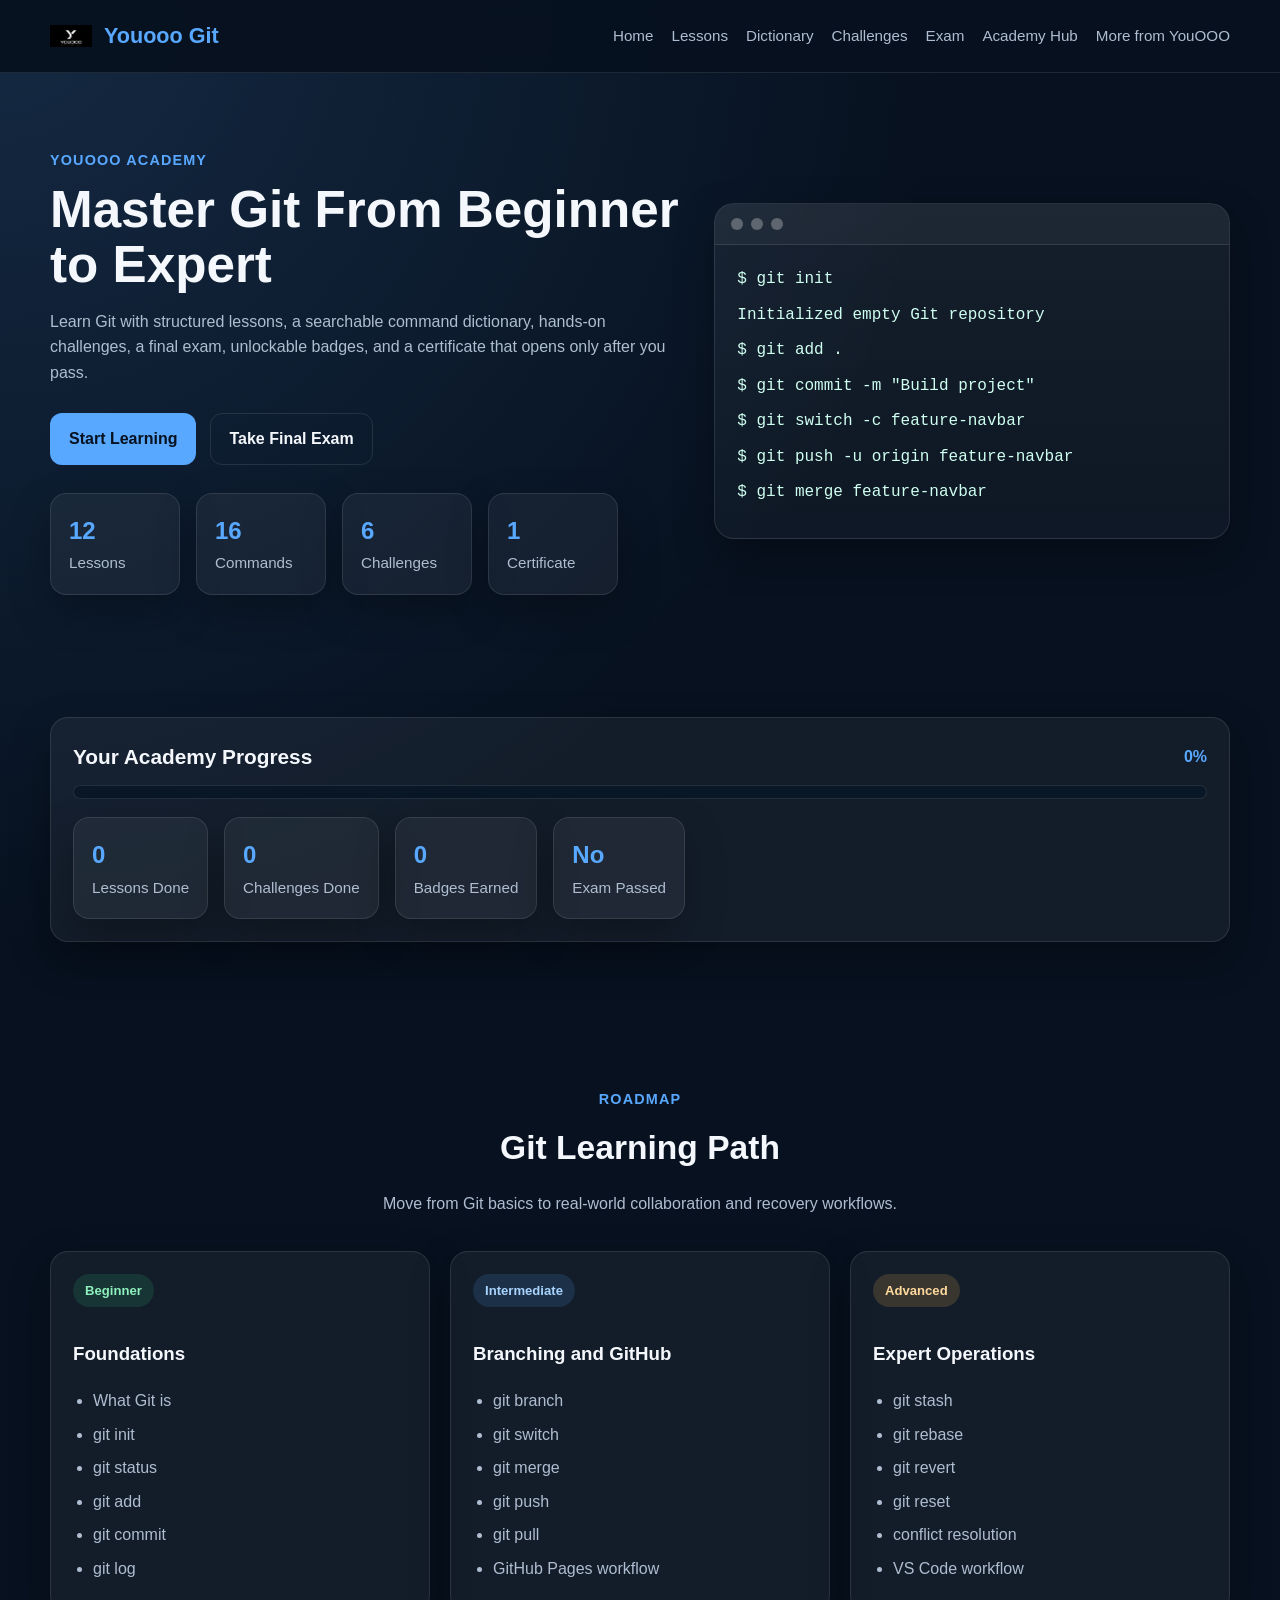
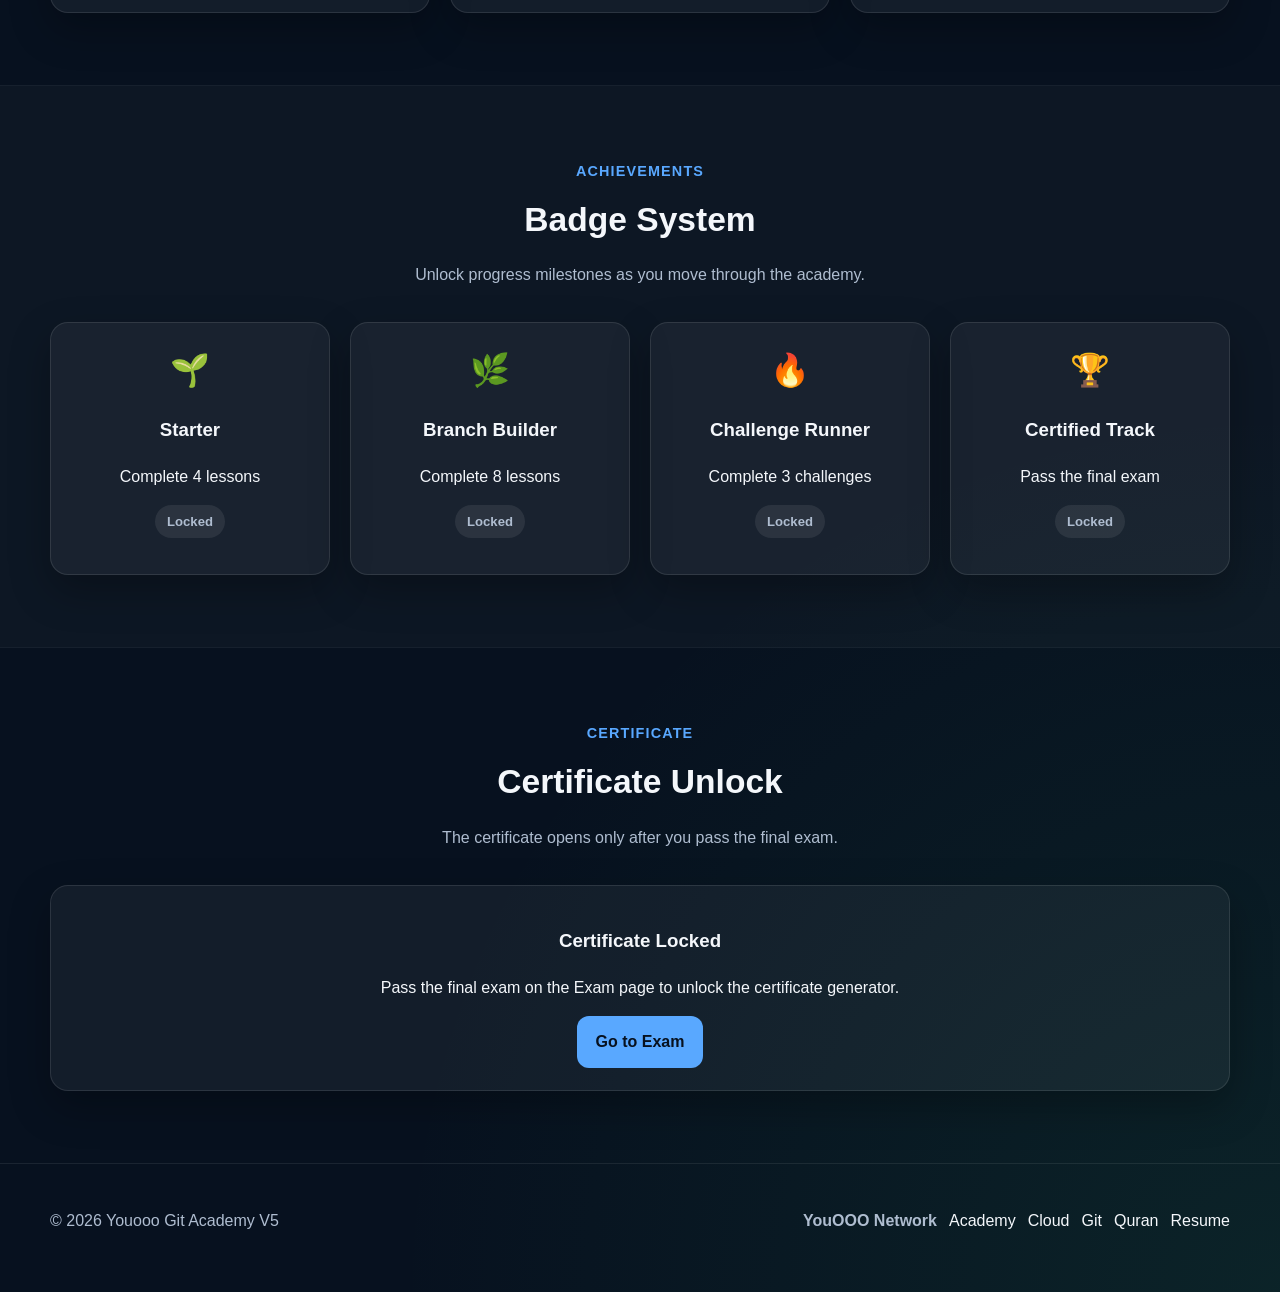
==== commit 8394be52: "Add YouOOO branding to git academy" ====
--- a/index.html
+++ b/index.html
@@ -5,12 +5,13 @@
   <meta name="viewport" content="width=device-width, initial-scale=1.0" />
   <title>Youooo Git Academy V5</title>
   <meta name="description" content="Learn Git from beginner to expert with Youooo Git Academy V5." />
+  <link rel="icon" href="youooo_logo.png" type="image/png" />
   <link rel="stylesheet" href="style.css" />
 </head>
 <body data-page="home">
   <header class="site-header">
     <div class="container header-wrap">
-      <a href="index.html" class="brand">Youooo Git</a>
+      <a href="index.html" class="brand"><img src="youooo_logo.png" alt="YouOOO" class="brand-logo-image" /><span>Youooo Git</span></a>
 
       <button id="menuToggle" class="menu-toggle" aria-label="Open menu">☰</button>
 
@@ -20,6 +21,8 @@
         <a href="dictionary.html">Dictionary</a>
         <a href="challenges.html">Challenges</a>
         <a href="exam.html">Exam</a>
+        <a href="https://academy.youooo.com" target="_blank" rel="noopener">Academy Hub</a>
+        <a href="https://youooo.com" target="_blank" rel="noopener">More from YouOOO</a>
       </nav>
     </div>
   </header>
@@ -244,6 +247,14 @@
   <footer class="site-footer">
     <div class="container">
       <p>© 2026 Youooo Git Academy V5</p>
+      <div class="network-footer-links">
+        <span class="network-footer-label">YouOOO Network</span>
+        <a href="https://academy.youooo.com" target="_blank" rel="noopener">Academy</a>
+        <a href="https://cloud.youooo.com" target="_blank" rel="noopener">Cloud</a>
+        <a href="https://git.youooo.com" target="_blank" rel="noopener">Git</a>
+        <a href="https://quran.youooo.com" target="_blank" rel="noopener">Quran</a>
+        <a href="https://resume.youooo.com" target="_blank" rel="noopener">Resume</a>
+      </div>
     </div>
   </footer>
 
--- a/style.css
+++ b/style.css
@@ -9,6 +9,7 @@
   --primary-2: #84c5ff;
   --success: #33c47a;
   --warning: #ffbb55;
+  --danger: #ff7272;
   --shadow: 0 16px 40px rgba(0, 0, 0, 0.28);
   --radius: 18px;
 }
@@ -67,6 +68,15 @@
   font-size: 1.35rem;
   font-weight: 800;
   color: var(--primary);
+  display: flex;
+  align-items: center;
+  gap: 12px;
+}
+
+.brand-logo-image {
+  width: 42px;
+  height: 42px;
+  object-fit: contain;
 }
 
 .main-nav {
@@ -146,6 +156,9 @@
   cursor: pointer;
   font-weight: 700;
   transition: 0.2s ease;
+  display: inline-flex;
+  align-items: center;
+  justify-content: center;
 }
 
 .btn-primary {
@@ -251,10 +264,6 @@
   font-size: 2.1rem;
 }
 
-.extra-top {
-  margin-top: 40px;
-}
-
 .card,
 .progress-card,
 .lock-box {
@@ -263,6 +272,10 @@
   border-radius: var(--radius);
   padding: 22px;
   box-shadow: var(--shadow);
+}
+
+.center-box {
+  text-align: center;
 }
 
 .progress-top {
@@ -301,23 +314,20 @@
 }
 
 .roadmap-grid,
-.lesson-grid,
-.practice-grid,
-.badges-grid {
+.badges-grid,
+.practice-grid {
   display: grid;
   gap: 20px;
 }
 
-.roadmap-grid,
+.roadmap-grid {
+  grid-template-columns: repeat(3, 1fr);
+}
+
 .badges-grid {
   grid-template-columns: repeat(4, 1fr);
 }
 
-.roadmap-grid {
-  grid-template-columns: repeat(3, 1fr);
-}
-
-.lesson-grid,
 .practice-grid {
   grid-template-columns: repeat(2, 1fr);
 }
@@ -376,36 +386,46 @@
   color: #93f3c4;
 }
 
-.tab-buttons {
-  display: flex;
-  justify-content: center;
-  gap: 12px;
-  flex-wrap: wrap;
-  margin-bottom: 26px;
-}
-
-.tab-btn {
-  background: var(--panel);
-  color: var(--text);
-  border: 1px solid var(--border);
-  padding: 11px 18px;
+.lessons-layout {
+  display: grid;
+  grid-template-columns: 320px 1fr;
+  gap: 22px;
+  align-items: start;
+}
+
+.lessons-sidebar h3 {
+  margin-top: 0;
+}
+
+.side-link {
+  width: 100%;
+  text-align: left;
+  background: transparent;
+  color: var(--muted);
+  border: 1px solid var(--border);
   border-radius: 12px;
+  padding: 12px 14px;
+  margin-bottom: 10px;
   cursor: pointer;
-  font-weight: 700;
-}
-
-.tab-btn.active {
-  background: var(--primary);
-  color: #07111f;
-  border-color: transparent;
-}
-
-.tab-panel {
+}
+
+.side-link:hover,
+.side-link.active {
+  color: #fff;
+  background: rgba(89,168,255,0.12);
+  border-color: rgba(89,168,255,0.28);
+}
+
+.lesson-block {
   display: none;
 }
 
-.tab-panel.active {
+.lesson-block.active {
   display: block;
+}
+
+.lesson-block.locked-lesson.is-locked {
+  opacity: 0.45;
 }
 
 .lesson-head {
@@ -439,44 +459,129 @@
   white-space: pre-wrap;
 }
 
+.dictionary-layout {
+  display: grid;
+  grid-template-columns: 340px 1fr;
+  gap: 20px;
+}
+
+.dictionary-left {
+  display: grid;
+  gap: 14px;
+  align-content: start;
+}
+
+.search-input {
+  width: 100%;
+  padding: 13px 14px;
+  border-radius: 12px;
+  border: 1px solid var(--border);
+  background: #0d1a2b;
+  color: var(--text);
+  outline: none;
+}
+
+.command-list {
+  display: grid;
+  gap: 10px;
+  max-height: 460px;
+  overflow-y: auto;
+}
+
+.command-btn {
+  text-align: left;
+  background: var(--panel);
+  color: var(--text);
+  border: 1px solid var(--border);
+  border-radius: 12px;
+  padding: 12px 14px;
+  cursor: pointer;
+}
+
+.command-btn:hover,
+.command-btn.active {
+  background: rgba(89,168,255,0.14);
+  border-color: rgba(89,168,255,0.32);
+}
+
+.code-viewer {
+  min-height: 330px;
+  background: #03101c;
+  border: 1px solid rgba(89,168,255,0.16);
+  border-radius: 14px;
+  padding: 18px;
+  color: #d7efff;
+  font-family: "Courier New", monospace;
+  white-space: pre-wrap;
+}
+
+.challenge-card {
+  min-height: 180px;
+}
+
 .code-panel {
   max-width: 900px;
   margin: 0 auto;
 }
 
-.workflow-box {
-  display: flex;
+.exam-box {
+  max-width: 900px;
+  margin: 0 auto;
+}
+
+.question {
+  padding-bottom: 18px;
+  margin-bottom: 20px;
+  border-bottom: 1px solid rgba(255,255,255,0.08);
+}
+
+.question:last-of-type {
+  border-bottom: 0;
+}
+
+.question p {
+  margin-top: 0;
+  margin-bottom: 10px;
+  font-weight: 700;
+}
+
+.answer-btn {
+  display: inline-block;
+  margin: 6px 8px 0 0;
+  padding: 10px 14px;
+  background: #122236;
+  color: var(--text);
+  border: 1px solid var(--border);
+  border-radius: 10px;
+  cursor: pointer;
+}
+
+.answer-btn.selected {
+  outline: 2px solid var(--primary);
+}
+
+.exam-actions {
+  display: flex;
+  gap: 12px;
   flex-wrap: wrap;
-  gap: 10px;
-  align-items: center;
-  justify-content: center;
-  margin-bottom: 28px;
-}
-
-.flow-step,
-.flow-arrow {
-  padding: 10px 14px;
-  border-radius: 12px;
-}
-
-.flow-step {
-  background: var(--panel);
-  border: 1px solid var(--border);
+  margin-top: 14px;
+}
+
+.exam-result {
+  margin-top: 18px;
+  font-size: 1.05rem;
   font-weight: 700;
-}
-
-.flow-arrow {
-  color: var(--primary);
-  font-weight: 900;
-}
-
-.lock-box {
-  text-align: center;
-  margin-bottom: 20px;
-}
-
-.lock-box.hidden {
-  display: none;
+  color: #aad4ff;
+}
+
+.exam-breakdown {
+  margin-top: 10px;
+  color: var(--muted);
+  white-space: pre-line;
+}
+
+.hidden {
+  display: none !important;
 }
 
 .locked-content.locked {
@@ -552,8 +657,35 @@
 .site-footer {
   padding: 28px 0 42px;
   border-top: 1px solid rgba(255,255,255,0.08);
-  text-align: center;
-  color: var(--muted);
+  color: var(--muted);
+}
+
+.site-footer .container {
+  display: flex;
+  gap: 14px;
+  justify-content: space-between;
+  align-items: center;
+  flex-wrap: wrap;
+}
+
+.network-footer-links {
+  display: flex;
+  gap: 12px;
+  flex-wrap: wrap;
+  align-items: center;
+}
+
+.network-footer-links a {
+  color: var(--text);
+}
+
+.network-footer-links a:hover {
+  color: var(--primary);
+}
+
+.network-footer-label {
+  color: var(--muted);
+  font-weight: 700;
 }
 
 @media (max-width: 1100px) {
@@ -565,8 +697,9 @@
 @media (max-width: 980px) {
   .hero-grid,
   .roadmap-grid,
-  .lesson-grid,
   .practice-grid,
+  .dictionary-layout,
+  .lessons-layout,
   .certificate-wrap {
     grid-template-columns: 1fr;
   }
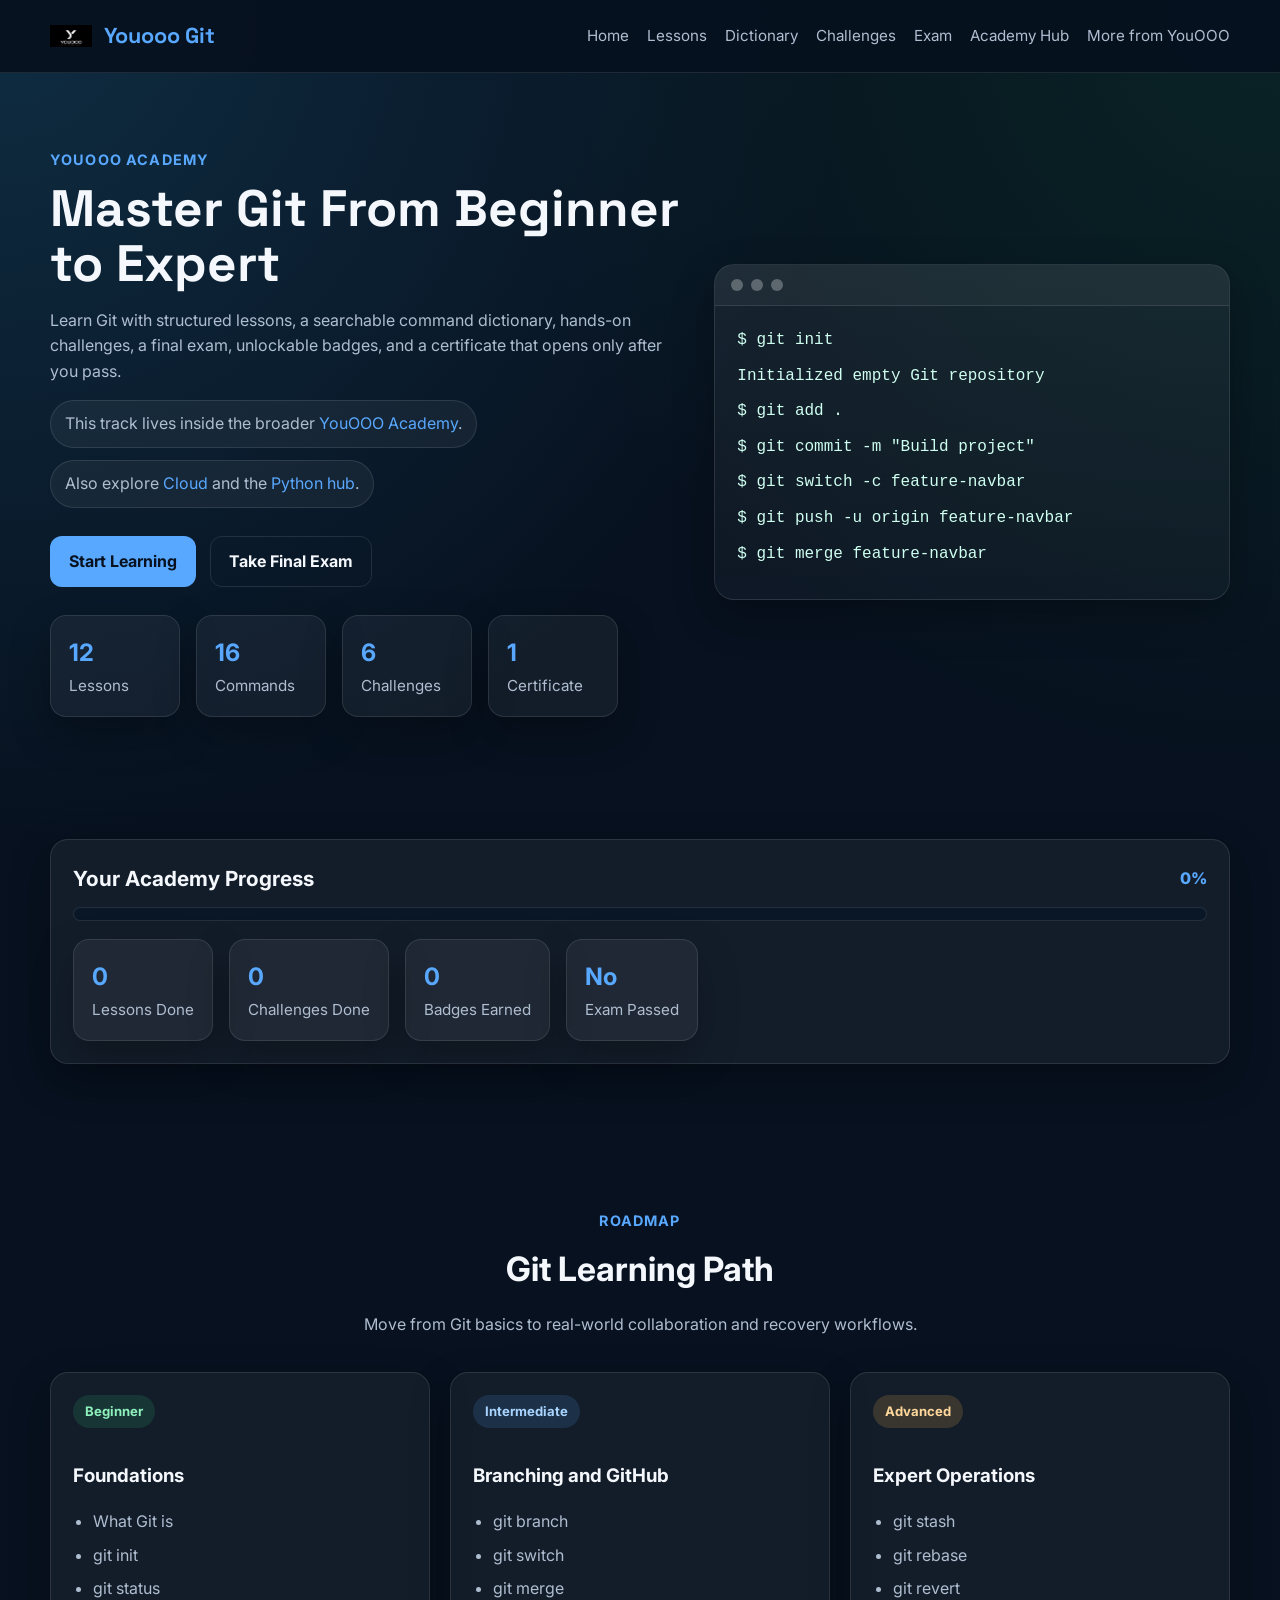
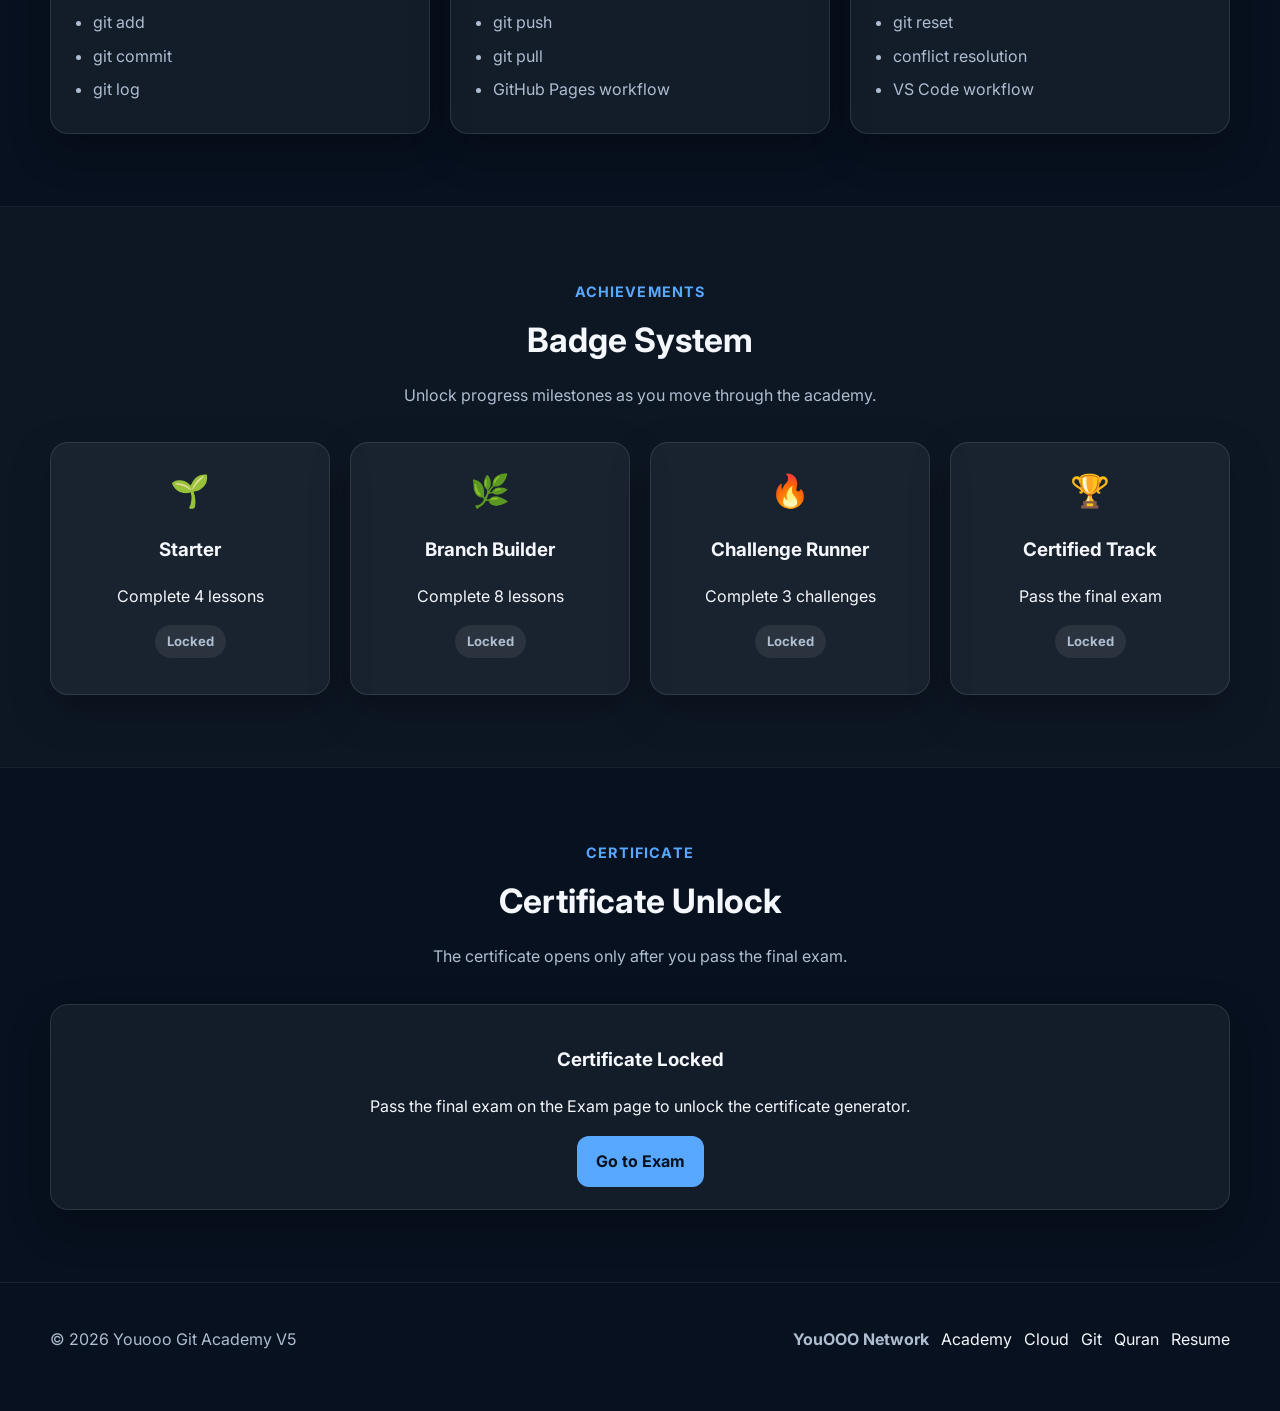
==== commit 9b0cb3f3: "Refine git academy design system" ====
--- a/index.html
+++ b/index.html
@@ -5,6 +5,9 @@
   <meta name="viewport" content="width=device-width, initial-scale=1.0" />
   <title>Youooo Git Academy V5</title>
   <meta name="description" content="Learn Git from beginner to expert with Youooo Git Academy V5." />
+  <link rel="preconnect" href="https://fonts.googleapis.com" />
+  <link rel="preconnect" href="https://fonts.gstatic.com" crossorigin />
+  <link href="https://fonts.googleapis.com/css2?family=Inter:wght@400;500;600;700;800&family=Space+Grotesk:wght@500;700&display=swap" rel="stylesheet" />
   <link rel="icon" href="youooo_logo.png" type="image/png" />
   <link rel="stylesheet" href="style.css" />
 </head>
@@ -38,6 +41,11 @@
             hands-on challenges, a final exam, unlockable badges, and a certificate
             that opens only after you pass.
           </p>
+
+          <div class="track-banner">
+            <span>This track lives inside the broader <a href="https://academy.youooo.com" target="_blank" rel="noopener">YouOOO Academy</a>.</span>
+            <span>Also explore <a href="https://cloud.youooo.com" target="_blank" rel="noopener">Cloud</a> and the <a href="https://academy.youooo.com" target="_blank" rel="noopener">Python hub</a>.</span>
+          </div>
 
           <div class="hero-actions">
             <a class="btn btn-primary" href="lessons.html">Start Learning</a>
--- a/style.css
+++ b/style.css
@@ -24,10 +24,10 @@
 
 body {
   margin: 0;
-  font-family: Arial, Helvetica, sans-serif;
+  font-family: "Inter", Arial, Helvetica, sans-serif;
   background:
-    radial-gradient(circle at top left, rgba(89,168,255,0.16), transparent 30%),
-    radial-gradient(circle at bottom right, rgba(51,196,122,0.10), transparent 28%),
+    radial-gradient(circle at top left, rgba(56,189,248,0.16), transparent 26%),
+    radial-gradient(circle at top right, rgba(34,197,94,0.10), transparent 24%),
     var(--bg);
   color: var(--text);
   line-height: 1.6;
@@ -71,6 +71,7 @@
   display: flex;
   align-items: center;
   gap: 12px;
+  font-family: "Space Grotesk", "Inter", sans-serif;
 }
 
 .brand-logo-image {
@@ -122,6 +123,7 @@
 .small-hero h1,
 .hero h1 {
   margin: 0 0 16px;
+  font-family: "Space Grotesk", "Inter", sans-serif;
   font-size: clamp(2.2rem, 4vw, 4rem);
   line-height: 1.08;
 }
@@ -147,6 +149,25 @@
   gap: 14px;
   flex-wrap: wrap;
   margin: 28px 0;
+}
+
+.track-banner {
+  display: flex;
+  gap: 12px;
+  flex-wrap: wrap;
+  margin-bottom: 24px;
+  color: var(--muted);
+}
+
+.track-banner span {
+  padding: 10px 14px;
+  border-radius: 999px;
+  background: var(--panel);
+  border: 1px solid var(--border);
+}
+
+.track-banner a {
+  color: var(--primary);
 }
 
 .btn {
